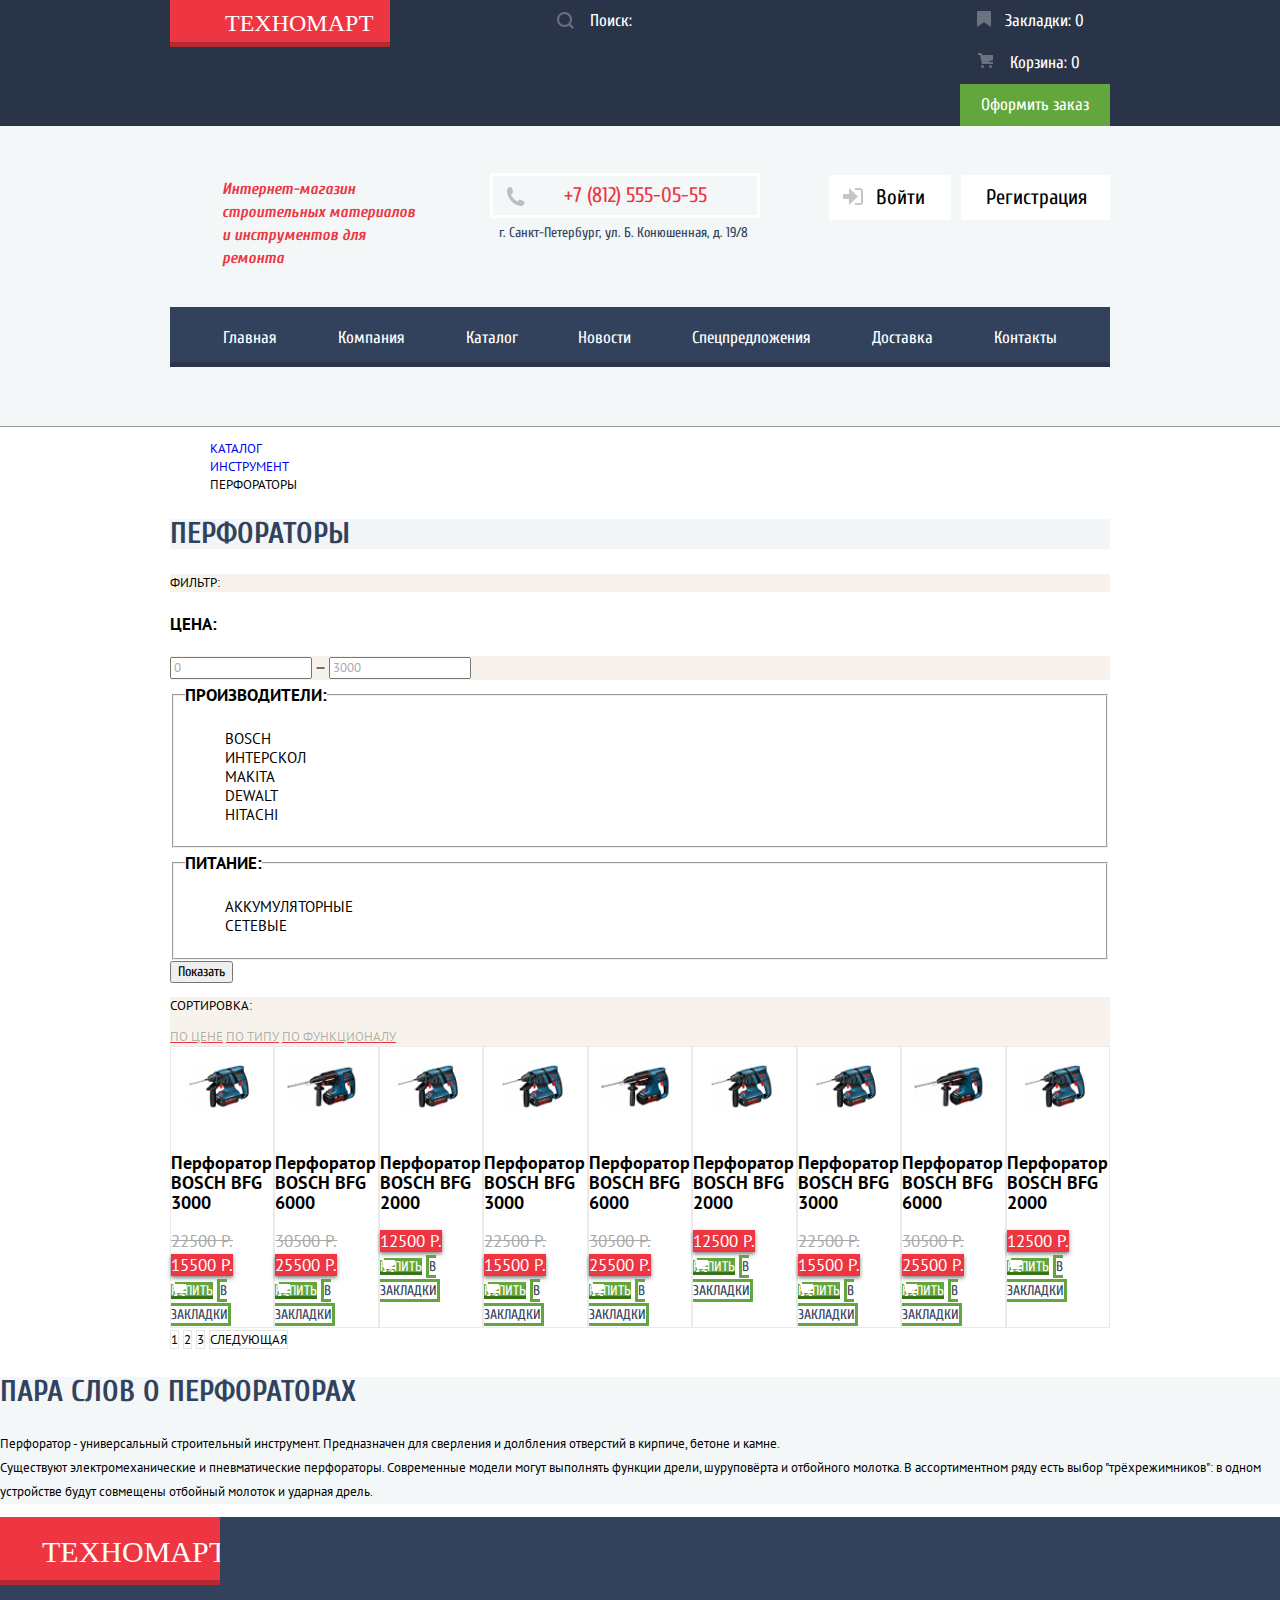
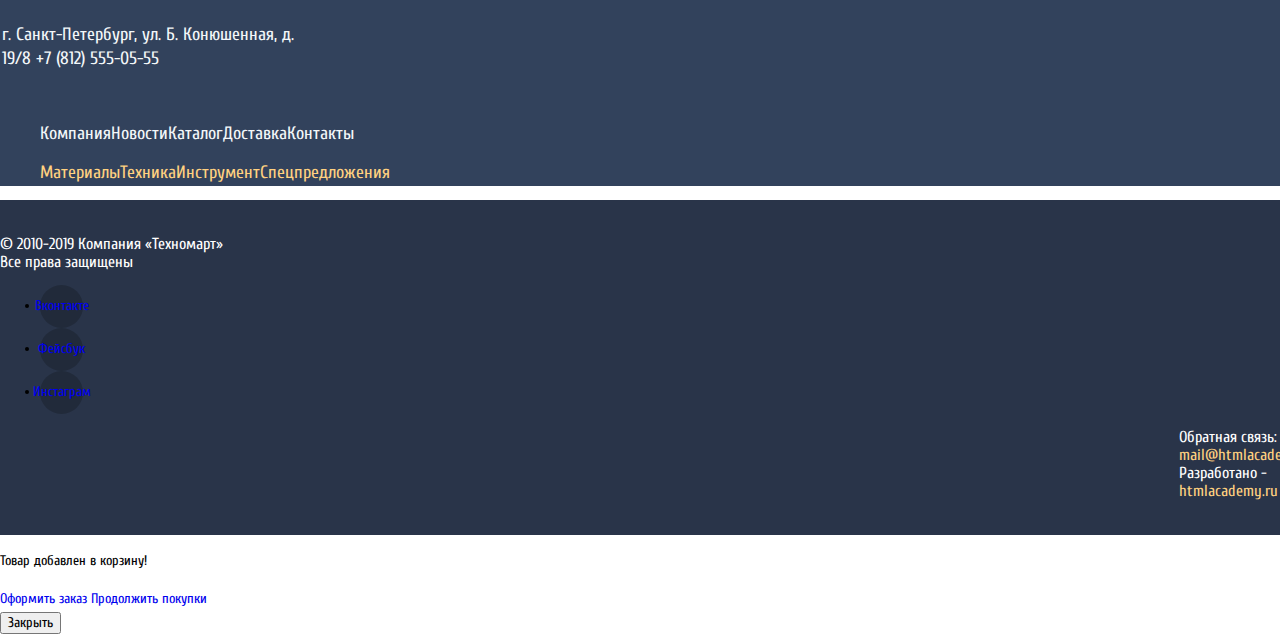
==== catalog.html @ 7fc92822 "готовый хедер" ====
<!DOCTYPE html>
<html lang="ru">
  <head>
    <meta charset="utf-8">
    <title>Каталог</title>
    <link href="https://fonts.googleapis.com/css?family=Cuprum:400,400italic,700&subset=latin,cyrillic" rel="stylesheet">
    <link href="https://fonts.googleapis.com/css?family=PT+Sans:400,700&subset=latin,cyrillic" rel="stylesheet">
    <link href="css/normalize.css" rel="stylesheet">
    <link href="css/style.css" rel="stylesheet">
  </head>
  <body>
      <header class="main-header">
        <div class="header-top">
          <div class="container header-top-wrapper">
            <a class="main-logo">
              <img src="img/header-logo.svg" width="220" height="47" alt="логотип интернет-магазина «Техномарт»">
            </a>
            <form class="form-search" action="#" method="post">
              <input type="search" name="search" id="search" placeholder="Поиск:">
              <label class="search-label" for="search"></label>
            </form>
            <div class="user-actions">
              <a class="bookmarks" href="#">Закладки: 0</a>
              <a class="cart" href="#">Корзина: 0</a>
              <a class="order" href="#">Оформить заказ</a>
            </div>
          </div>
        </div>
    
        <div class="container">
          <div class="header-center">
            <h1 class="title-description">Интернет-магазин строительных материалов и инструментов для ремонта</h1>
            <div class="header-contacts">
              <p class="phone-number">+7 (812) 555-05-55</p>
              <p class="address">г. Санкт-Петербург, ул. Б. Конюшенная, д. 19/8</p>
            </div>
            <ul class="user-info">
              <li><a class="login" href="#">Войти</a></li>
              <li><a class="registration" href="#">Регистрация</a></li>
            </ul>
          </div>
    
          <nav class="navigation">
            <ul class="site-navigation">
              <li><a href="index.html">Главная</a></li>
              <li><a href="#">Компания</a></li>
              <li><a href="catalog.html">Каталог</a></li>
              <li><a href="#">Новости</a></li>
              <li><a href="#">Спецпредложения</a></li>
              <li><a href="#">Доставка</a></li>
              <li><a href="#">Контакты</a></li>
            </ul>
          </nav>
        </div>
      </header>

    <main>
      <div class="container">
        <ul class="breadcrumbs">
          <li><a href="#">Каталог</a></li>
          <li><a href="#">Инструмент</a></li>
          <li><span>Перфораторы</span></li>
        </ul>

        <div class="perforators-background">
          <h2 class="title-second">Перфораторы</h2>
        </div>  
        <section class="catalog">
          <div class="catalog-sidebar">
            <p class="sidebar-title">Фильтр:</p>
            <h2 class="visually-hidden title-second">Фильтр товаров</h2>
            <form class="catalog-filter" action="#" method="post">
              <section class="cost-range">
                <p class="filter-title">Цена:</p>
                <div class="cost-range-block">
                  <div class="cost-value">
                    <span class="value-left"></span>
                    <span class="value-right"></span>
                  </div>
                  <input type="number" name="number" id="min-value" placeholder="0">
                  <label for="min-value"></label>
                  <span>—</span>
                  <input type="number" name="number" id="max-value" placeholder="3000">
                  <label for="max-value"></label>
                </div>
              </section>

              <fieldset class="filter-producers">
                <legend class="filter-title">Производители:</legend>
                <ul>
                  <li class="filter-producers-option">
                    <input class="visually-hidden filter-input filter-input-checkbox" type="checkbox" name="option-1" id="filter-bosch" value="BOSCH" checked>
                    <label for="filter-bosch">BOSCH</label>
                  </li>
                  <li class="filter-producers-option">
                    <input class="visually-hidden filter-input filter-input-checkbox" type="checkbox" name="option-2" id="filter-interskol" value="Интерскол">
                    <label for="filter-interskol">Интерскол</label>
                  </li>
                  <li class="filter-producers-option">
                    <input class="visually-hidden filter-input filter-input-checkbox" type="checkbox" name="option-3" id="filter-makita" value="Makita" checked>
                    <label for="filter-makita">Makita</label>
                  </li>
                  <li class="filter-producers-option">
                    <input class="visually-hidden filter-input filter-input-checkbox" type="checkbox" name="option-4" id="filter-dewalt" value="DeWalt">
                    <label for="filter-dewalt">DeWalt</label>
                  </li>
                  <li class="filter-producers-option">
                    <input class="visually-hidden filter-input filter-input-checkbox" type="checkbox" name="option-5" id="filter-hitachi" value="Hitachi">
                    <label for="filter-hitachi">Hitachi</label>
                  </li>
                </ul>
              </fieldset>

              <fieldset class="filter-power">
                <legend class="filter-title">Питание:</legend>
                <ul>
                  <li class="filter-power-option">
                    <input class="visually-hidden filter-input filter-input-radio" type="radio" name="option-6" id="filter-battery" value="battery" checked>
                    <label for="battery">Аккумуляторные</label>
                  </li>
                  <li class="filter-power-option">
                    <input class="visually-hidden filter-input filter-input-radio" type="radio" name="option-7" id="filter-mains" value="mains">
                    <label for="battery">Сетевые</label>
                  </li>
                </ul>
              </fieldset>
              <button type="submit" class="filter-show-bnt">Показать</button>
            </form>
          </div>

          <div class="catalog-content">
            <div class="catalog-sorting">
              <p class="sorting">Сортировка:</p>
              <h2 class="visually-hidden title-second">Сортировка товаров</h2>
              <a class="sorting-links price active" href="#">По цене</a>
              <a class="sorting-links type" href="#">По типу</a>
              <a class="sorting-links functional" href="#">По функционалу</a>
              <div class="up-down">
                <a class="up" href="#"></a>
                <a class="down" href="#"></a>
              </div>
            </div>

            <div class="products-list">
            <h2 class="visually-hidden title-second">Список товаров</h2>
              <article class="product">
                <div class="product-image">
                  <img src="img/bfg-3000.png" width="218" height="170" alt="Перфоратор BOSCH BFG 3000">
                </div>
                <h3 class="product-title">Перфоратор BOSCH BFG 3000</h3>
                <span class="product-old-price">22500 Р.</span>
                <a class="product-btn" href="#">15500 Р.</a>
                <div class="product-overlay">
                  <a class="product-buy" href="#">Купить</a>
                  <a class="product-bookmark" href="#">В закладки</a>
                </div>             
              </article>

              <article class="product">
                <div class="product-image">
                  <img src="img/bfg-6000.png" width="218" height="170" alt="Перфоратор BOSCH BFG 6000">
                </div>
                <h3 class="product-title">Перфоратор BOSCH BFG 6000</h3>
                <span class="product-old-price">30500 Р.</span>
                <a class="product-btn" href="#">25500 Р.</a>
                <div class="product-overlay">
                  <a class="product-buy" href="#">Купить</a>
                  <a class="product-bookmark" href="#">В закладки</a>
                </div>             
              </article>

              <article class="product product-new">
                <div class="product-image">
                  <img src="img/bfg-2000.png" width="218" height="170" alt="Перфоратор BOSCH BFG 2000">
                </div>
                <h3 class="product-title">Перфоратор BOSCH BFG 2000</h3>
                <a class="product-btn" href="#">12500 Р.</a>
                <div class="product-overlay">
                  <a class="product-buy" href="#">Купить</a>
                  <a class="product-bookmark" href="#">В закладки</a>
                </div>             
              </article>

              <article class="product">
                <div class="product-image">
                  <img src="img/bfg-3000.png" width="218" height="170" alt="Перфоратор BOSCH BFG 3000">
                </div>
                <h3 class="product-title">Перфоратор BOSCH BFG 3000</h3>
                <span class="product-old-price">22500 Р.</span>
                <a class="product-btn" href="#">15500 Р.</a>
                <div class="product-overlay">
                  <a class="product-buy" href="#">Купить</a>
                  <a class="product-bookmark" href="#">В закладки</a>
                </div>             
              </article>

              <article class="product product-new">
                <div class="product-image">
                  <img src="img/bfg-6000.png" width="218" height="170" alt="Перфоратор BOSCH BFG 6000">
                </div>
                <h3 class="product-title">Перфоратор BOSCH BFG 6000</h3>
                <span class="product-old-price">30500 Р.</span>
                <a class="product-btn" href="#">25500 Р.</a>
                <div class="product-overlay">
                  <a class="product-buy" href="#">Купить</a>
                  <a class="product-bookmark" href="#">В закладки</a>
                </div>             
              </article>

              <article class="product">
                <div class="product-image">
                  <img src="img/bfg-2000.png" width="218" height="170" alt="Перфоратор BOSCH BFG 2000">
                </div>
                <h3 class="product-title">Перфоратор BOSCH BFG 2000</h3>
                <a class="product-btn" href="#">12500 Р.</a>
                <div class="product-overlay">
                  <a class="product-buy" href="#">Купить</a>
                  <a class="product-bookmark" href="#">В закладки</a>
                </div>             
              </article>

              <article class="product product-new">
                <div class="product-image">
                  <img src="img/bfg-3000.png" width="218" height="170" alt="Перфоратор BOSCH BFG 3000">
                </div>
                <h3 class="product-title">Перфоратор BOSCH BFG 3000</h3>
                <span class="product-old-price">22500 Р.</span>
                <a class="product-btn" href="#">15500 Р.</a>
                <div class="product-overlay">
                  <a class="product-buy" href="#">Купить</a>
                  <a class="product-bookmark" href="#">В закладки</a>
                </div>             
              </article>

              <article class="product">
                <div class="product-image">
                  <img src="img/bfg-6000.png" width="218" height="170" alt="Перфоратор BOSCH BFG 6000">
                </div>
                <h3 class="product-title">Перфоратор BOSCH BFG 6000</h3>
                <span class="product-old-price">30500 Р.</span>
                <a class="product-btn" href="#">25500 Р.</a>
                <div class="product-overlay">
                  <a class="product-buy" href="#">Купить</a>
                  <a class="product-bookmark" href="#">В закладки</a>
                </div>             
              </article>

              <article class="product">
                <div class="product-image">
                  <img src="img/bfg-2000.png" width="218" height="170" alt="Перфоратор BOSCH BFG 2000">
                </div>
                <h3 class="product-title">Перфоратор BOSCH BFG 2000</h3>
                <a class="product-btn" href="#">12500 Р.</a>
                <div class="product-overlay">
                  <a class="product-buy" href="#">Купить</a>
                  <a class="product-bookmark" href="#">В закладки</a>
                </div>             
              </article>
            </div>

            <div class="pagination">
              <a class="pagination-link active" href="#">1</a>
              <a class="pagination-link" href="#">2</a>
              <a class="pagination-link" href="#">3</a>
              <a class="pagination-link" href="#">Следующая</a>
            </div>
          </div>
        </section>
      </div>  
      
      <section class="catalog-about-us">
        <h2 class="title-second">Пара слов о перфораторах</h2>
        <p class="company-contacts-description">Перфоратор - универсальный строительный инструмент. Предназначен для сверления и долбления отверстий в кирпиче, бетоне и камне.<br> 
        Существуют электромеханические и пневматические перфораторы. Современные модели могут выполнять функции дрели, шуруповёрта и отбойного молотка. В ассортиментном ряду есть выбор "трёхрежимников": в одном устройстве будут совмещены отбойный молоток и ударная дрель.</p>   
      </section>
    </main>

    <footer class="main-footer">
      <div class="footer-top">
        <a class="main-logo-footer">
          <img src="img/footer-logo.svg" width="220" height="68" alt="логотип интернет-магазина «Техномарт»">
        </a>
        <p class="address-footer">г. Санкт-Петербург, ул. Б. Конюшенная, д. 19/8
        +7 (812) 555-05-55</p>
        <ul class="footer-site-navigation">
          <li><a href="#">Компания</a></li>
          <li><a href="#">Новости</a></li>
          <li><a href="catalog.html">Каталог</a></li>
          <li><a href="#">Доставка</a></li>
          <li><a href="#">Контакты</a></li>
        </ul>
        <ul class="footer-site-navigation">
          <li><a class="yellow-text" href="#">Материалы</a></li>
          <li><a class="yellow-text" href="#">Техника</a></li>
          <li><a class="yellow-text" href="#">Инструмент</a></li>
          <li><a class="yellow-text" href="#">Спецпредложения</a></li>
        </ul>
      </div> 
  
      <div class="footer-bottom">
        <p class="footer-contacts copyright">&copy; 2010-2019 Компания «Техномарт» Все права защищены</p>
        <ul class="social">
          <li>
            <a class="social-btn social-btn-vk" href="#">Вконтакте
              <span class="visually-hidden">«Техномарт» Вконтакте</span>
            </a>
          </li>
          <li>
            <a class="social-btn social-btn-fb" href="#">Фейсбук
              <span class="visually-hidden">«Техномарт» в Фейсбук</span>
            </a>
          </li>
          <li>
            <a class="social-btn social-btn-ig" href="#">Инстаграм
              <span class="visually-hidden">«Техномарт» в Инстаграм</span>
            </a>
          </li>
        </ul>
        <p class="footer-contacts feedback">Обратная связь:
          <a class="yellow-text" href="mailto:mail@htmlacademy.ru">mail@htmlacademy.ru</a>
        </p>
        <p class="footer-contacts feedback">Разработано -
          <a class="yellow-text" href="https://htmlacademy.ru/intensive/htmlcss">htmlacademy.ru</a>
        </p>
      </div>
    </footer>

    <section class="modal modal-cart">
      <h2 class="visually-hidden title-second">Добавление товаров в корзину</h2>
      <div class="modal-cart-icon"></div>
      <p class="modal-cart-description">Товар добавлен в корзину!</p>
      <div class="modal-cart-btn">
        <a href="#">Оформить заказ</a>
        <a href="#">Продолжить покупки</a>
      </div>
      <button class="modal-cart-close" type="button">Закрыть</button>
    </section>
  </body>
</html>
---- css/style.css ----
body {
  margin: 0;
  font-family: "Cuprum", Arial, sans-serif;
  font-size: 14px;
  line-height: 24px;
  color: #000000;
  background-color: #FFFFFF;
}

a {
  text-decoration: none;
}

img {
  max-width: 100%;
  height: auto;
}

.visually-hidden:not(:focus):not(:active) {
  position: absolute;
  width: 1px;
  height: 1px;
  margin: -1px;
  border: 0;
  padding: 0;
  white-space: nowrap;
  clip-path: inset(100%);
  clip: rect(0 0 0 0);
  overflow: hidden;
}

.main-header {
  background-color: #F3F7F8;
  padding-bottom: 59px;
  border-bottom: 1px solid #979797;
}

.header-top {
  font-size: 17px;
  line-height: 18px;
  color: #FFFFFF;
  background-color: #293449;
}

.header-top-wrapper {
  display: flex;
  justify-content: space-between;
}

.container {
  width: 940px;
  margin: 0 auto;
  padding: 0 10px;
}

.logo-header {
  position: relative;
  background-color: #EE3643;
  width: 220px;
  padding: 10px 0px 8px 0px;
  
  text-align: center;
  font-family: "Cuprum", Arial, sans-serif;
  font-size: 24px;
  color: #FFFFFF;
  text-transform: uppercase;
  line-height: 24px;
}

.logo-header::after {
  content: "";
  
  position: absolute;
  width: 100%;
  height: 5px;
  left: 0;
  bottom: -5px;
  background-color: #B52932;
}

.logo-header:hover {
  background-color: #CA2C37;
}

.logo-header::after:hover {
  background-color: #992129;
}

.form-search input::-webkit-input-placeholder {
  font-family: "Cuprum", Arial, sans-serif;
  font-size: 17px;
  line-height: 18px;
  color:#FFFFFF; 
}
.form-search input::-moz-placeholder {
  font-family: "Cuprum", Arial, sans-serif;
  font-size: 17px;
  line-height: 18px;
  color:#FFFFFF; 
}

.form-search input:-moz-placeholder {
  font-family: "Cuprum", Arial, sans-serif;
  font-size: 17px;
  line-height: 18px;
  color:#FFFFFF; 
}

.form-search input:-ms-input-placeholder {
  font-family: "Cuprum", Arial, sans-serif;
  font-size: 17px;
  line-height: 18px;
  color:#FFFFFF; 
}

input[type="search"] {
  width: 270px;
  border: none;
  padding: 12px 0px 12px 50px;
  font-size: 17px;
  line-height: 18px;
  cursor: pointer;
  color: #FFFFFF;
  
  background-image: url("../img/icon-search-1.png"); 
  background-repeat: no-repeat;
  background-position: 17px 12px;
  background-color: #293449;
}

input[type="search"]:hover {
  background-image: url("../img/icon-search-2.png"); 
  background-repeat: no-repeat;
  background-position: 13px 10px;
  background-color: #212A3A;
}

input[type="search"]:active {
  background-image: url("../img/icon-search-3.png"); 
  background-repeat: no-repeat;
  background-position: 13px 10px;
}

input[type="search"]:focus {
  background-image: url("../img/icon-search-4.png"); 
  background-repeat: no-repeat;
  background-position: 17px 12px;
  background-color: #FFFFFF;
  color: #000000;
}

.header-top-wrapper a {
  color: #FFFFFF;
  display: block;
  margin: 0;
}

.bookmarks {
  position: relative;
  padding-top: 12px;
  padding-right: 0px;
  padding-bottom: 12px;
  padding-left: 45px;
  width: 105px;
}

.bookmarks::before {
  content: "";
  
  position: absolute;
  top: 50%;
  left: 17px;
  width: 14px;
  height: 16px;
  margin-top: -10px;
  
  background-image: url("../img/icon-bookmark.svg");
  background-repeat: no-repeat;
  background-position: 0 0;
  
  opacity: 0.3;
}

.cart {
  width: 100px;
  position: relative;
  padding-top: 12px;
  padding-right: 0px;
  padding-bottom: 12px;
  padding-left: 50px;
}

.cart::before {
  content: "";
  
  position: absolute;
  top: 50%;
  left: 18px;
  width: 15px;
  height: 15px;
  margin-top: -10px;
  
  background-image: url("../img/icon-cart.svg");
  background-repeat: no-repeat;
  background-position: 0 0;
  
  opacity: 0.3;
}

.bookmarks:hover::before, 
.cart:hover::before {
  opacity: 1.0;
}

.bookmarks:hover,
.cart:hover {
  background-color: #212A3A;
}

.bookmarks:active::before, 
.cart:active::before {
  opacity: 0.5;
}

.bookmarks:active,
.cart:active {
  background-color: #161D29;
  color: rgba(255, 255, 255, 0.6);
}

.bookmarks:focus::before, 
.cart:focus::before {
  opacity: 0.3;
}

.bookmarks:focus,
.cart:focus {
  background-color: #293449;
  color: #FFFFFF;
}

.order {
  width: 150px;
  padding-top: 12px;
  padding-bottom: 12px;
  text-align: center;
  background-color: #63a63e;
}

.order:hover {
  background-color: #5FBB2D;
}

.order:active {
  background-color: #518534;
  color: rgba(255, 255, 255, 0.5);
}

.order:focus {
  background-color: #63a63e;
}

.header-center {
  margin: 0;
  padding: 0;
  display: flex;
  justify-content: space-between;
  padding-left: 52px;
  padding-top: 47px;
  /*padding-bottom: 40px;*/
}

.title-description {
  margin: 0;
  padding: 0;
  width: 198px;
  font-size: 16px;
  line-height: 23px;
  color: #EE3643;
  font-style: italic;
  padding-top: 5px;  
}

.header-contacts {
  margin-left: 40px;
}

.header-contacts .phone-number {
  font-size: 21px;
  line-height: 21px;
  color: #EE3643;
  position: relative;
  border: 3px solid #FFFFFF;
  width: 146px;
  padding-left: 71px;
  padding-right: 47px;
  padding-top: 9px;
  padding-bottom: 9px;
  margin: 0;
  margin-bottom: 3px;
}

.phone-number::before {
  content: "";
  
  position: absolute;
  top: 50%;
  left: 13px;
  width: 19px;
  height: 19px;
  margin-top: -9px;
  
  background-image: url("../img/icon-phone.svg");
  background-repeat: no-repeat;
  background-position: 0 0;
}

.header-contacts .address {
  font-size: 14px;
  line-height: 24px;
  color: #32425c;
  margin: 0;
  padding-left: 9px;
  padding-right: 9px;
  width: 252px;
}

.user-info,
.site-navigation {
  list-style: none;
}

.user-info {
  display: flex;
  justify-content: flex-end;
}

.user-info a {
  font-size: 21px;
  line-height: 21px;
  color: #000000;
}

.user-info .login {
  position: relative;
  width: 50px;
  margin-right: 10px;
  padding-left: 47px;
  padding-right: 26px;
  padding-top: 10px;
  padding-bottom: 11px;
  background-color: #FFFFFF;
}

.login::before {
  content: "";
  
  position: absolute;
  top: 50%;
  left: 14px;
  width: 20px;
  height: 17px;
  margin-top: -10px;
  
  background-image: url("../img/icon-login.svg");
  background-repeat: no-repeat;
  background-position: 0 0;
}

.user-info .registration {
  width: 102px;
  padding-left: 25px;
  padding-right: 23px;
  padding-top: 10px;
  padding-bottom: 11px;
  background-color: #FFFFFF;
}

.login:hover,
.registration:hover {
  color: #EE3643;
}

.login:hover::before {
  background-image: url("../img/icon-login-2.svg");
  background-repeat: no-repeat;
  background-position: 0 0;
}

.login:active,
.registration:active {
  color: rgba(0, 0, 0, 0.3);
}

.navigation {
  width: 940px;
  margin: 0;
  background-color: #32425c;
  border-bottom: 5px solid #293449;
  margin-top: 37px;
}

.site-navigation {
  list-style: none;
  display: flex;
  justify-content: space-between;
  flex-wrap: wrap;
  margin: 0;
  padding: 0 23px;
  align-items: center;
}

.site-navigation a {
  display: block;
  padding-top: 22px;
  padding-right: 30px;
  padding-bottom: 16px;
  padding-left: 30px;
  font-size: 17px;
  line-height: 17px;
  color: #FFFFFF;
}

.site-navigation a:hover {
  background-color: #293449;
}

.site-navigation a:active {
  background-color: #1D2739;
  color: rgba(255, 255, 255, 0.5);
  box-shadow: 0 2px 4px 0 rgba(0, 0, 0, 0.5);
}

.promo-block-title {
  font-size: 24px;
  line-height: 30px;
  color: #FFFFFF;
  font-weight: bold;
}

.promo-btn {
  font-size: 14px;
  line-height: 18px;
  color: #FFFFFF;
  text-transform: uppercase;
  background-color: rgba(0, 0, 0, 0.1);
}

.promo-btn:hover {
  background-color: rgba(0, 0, 0, 0.2);
}
.promo-btn:hover:active {
  background-color: rgba(0, 0, 0, 0.3);
}

.promo-block-materials {
  background-color: #FFBF47;
  background-image: url("../img/icon-1.svg");
  background-repeat: no-repeat;
}

.promo-block-tools {
  background-color: #3BBCE3;
  background-image: url("../img/icon-2.svg");
  background-repeat: no-repeat;
}

.promo-block-technics {
  background-color: #DC91D8;
  background-image: url("../img/icon-3.svg");
  background-repeat: no-repeat;
}

.promo-block-discounts {
  background-color: #8ED78F;
  background-image: url("../img/icon-4.svg");
  background-repeat: no-repeat;
}

.promo-block-delivery {
  background-color: #FFC047;
  background-image: url("../img/icon-5.svg");
  background-repeat: no-repeat;
}

.promo-slider-title {
  font-size: 36px;
  line-height: 36px;
  color: #FFFFFF;
  font-weight: bold;
  text-transform: uppercase;
}

.promo-slider-description {
  font-size: 18px;
  line-height: 24px;
  color: #FFFFFF;
}

.btn {
  background-color: #EE3643;
  color: #FFFFFF;
  text-transform: uppercase;
}

.btn:hover {
  background-color: #CA2C37;
}

.btn:active {
  background-color: #BA2732;
}

.popular {
  background-color: #F9F5F0;
}

.title-second {
  font-size: 30px;
  line-height: 30px;
  color: #32425C;
  text-transform: uppercase;
}

.product-title {
  font-family: "PT Sans", Arial, sans-serif;
  font-size: 18px;
  line-height: 20px;
  color: #000000;
}

.product-old-price {
  font-family: "PT Sans", Arial, sans-serif;
  font-size: 17px;
  line-height: 18px;
  color: #A9A9A9;
  text-decoration: line-through;
  text-transform: uppercase;
}

.product-btn {
  font-family: "PT Sans", Arial, sans-serif;
  font-size: 17px;
  line-height: 18px;
  color: #FFFFFF;
  text-transform: uppercase;
  background-color: #EE3643;
  box-shadow: 0 2px 4px 0 rgba(0, 0, 0, 0.5);
}

.product {
  border: 1px solid #EAEAEA;
}

.product:hover {
  box-shadow: 0 10px 25px 0 rgba(41, 52, 73, 0.5);
}

.product-buy {
  font-size: 14px;
  line-height: 18px;
  color: #FFFFFF;
  text-transform: uppercase;
  background-color: #63A63E;
  box-shadow: inset 0 -3px 0 0 #367315;
  background-image: url("../img/icon-cart.svg");
  background-repeat: no-repeat;
}

.product-buy:hover {
  background-color: #5FBB2D;
  box-shadow: inset 0 -3px 0 0 #367315;
}

.product-buy:active {
  background-color: #518534;
}

.product-bookmark {
  font-size: 14px;
  line-height: 18px;
  color: #32425C;
  text-transform: uppercase;
  background-color: #FFFFFF;
  border: 3px solid #63A63E;
}

.product-bookmark:hover {
  background-color: #FFFFFF;
  border: 3px solid #32425C;
}

.product-bookmark:active {
  font-size: 14px;
  line-height: 18px;
  color: rgba(50, 66, 92, 0.3);
  background-color: #FFFFFF;
  border: 3px solid #32425C;
}

.producers {
  border: 1px solid #E5E5E5;
}

.producers:hover {
  box-shadow: 0 10px 25px 0 rgba(41, 52, 73, 0.5);
}

.service {
  background-color: #F3F7F8;
}

.service-description {
  font-family: "PT Sans", Arial, sans-serif;
  font-size: 13px;
  line-height: 24px;
  color: #000000;
}

.service-slider-controls {
  font-size: 21px;
  line-height: 30px;
  color: #FFFFFF;
  font-weight: bold;
  background-color: #32425C;
  box-shadow: 0 1px 0 0 #293449, inset 0 1px 0 0 #405069;
}

.service-slider-controls:hover {
  background-color: #293449;
  box-shadow: 0 1px 0 0 #293449, inset 0 1px 0 0 #405069;
}

.service-slider-controls:active {
  color: #32425C;
  background-color: #FFFFFF;
  box-shadow: 0 1px 0 0 #FFFFFF, inset 0 1px 0 0 #FFFFFF;
}

.service-sliders-title {
  font-size: 36px;
  line-height: 36px;
  color: #32425C;
}

.service-sliders-description {
  font-family: "PT Sans", Arial, sans-serif;
  font-size: 13px;
  line-height: 24px;
  color: #000000;
}

.company-contacts-description {
  font-family: "PT Sans", Arial, sans-serif;
  font-size: 13px;
  line-height: 24px;
  color: #000000;
}

.delivery-companies {
  list-style: none;
  list-style-image: url("../img/list-style.png");
  font-size: 18px;
  line-height: 19px;
  color: #000000;
}

.footer-top {
  background-color: #32425C;
}

.footer-site-navigation {
  list-style: none;
}

.footer-site-navigation a,
.address-footer {
  font-size: 18px;
  line-height: 24px;
  color: #F3F7F9;
}

.footer-site-navigation a:hover {
  text-decoration: underline;
}

.footer-site-navigation a:active {
  color: rgba(241, 245, 247, 0.5);
}

.footer-site-navigation .yellow-text {
  color: #FFD180;
}

.footer-bottom {
  background-color: #293449;
}

.footer-contacts {
  font-size: 16px;
  line-height: 18px;
  color: #FFFFFF;
}

.yellow-text {
  font-size: 16px;
  line-height: 18px;
  color: #FFD180;
}

.yellow-text:hover {
  text-decoration: underline;
}

.yellow-text:active {
  color: #EE3643;
}

.footer-social ul {
  list-style: none;
}

.modal-login {
  font-size: 18px;
  line-height: 18px;
  color: #000000;
}

::-webkit-input-placeholder {
  font-family: "PT Sans", Arial, sans-serif;
  font-size: 13px;
  line-height: 18px;
  color: #A9A9A9;
}

::-moz-placeholder {
  font-family: "PT Sans", Arial, sans-serif;
  font-size: 13px;
  line-height: 18px;
  color: #A9A9A9;
}

:-moz-placeholder {
  font-family: "PT Sans", Arial, sans-serif;
  font-size: 13px;
  line-height: 18px;
  color: #A9A9A9;
}

:-ms-input-placeholder {
  font-family: "PT Sans", Arial, sans-serif;
  font-size: 13px;
  line-height: 18px;
  color: #A9A9A9;
}

/* стили каталога */

.login-account {
  font-size: 21px;
  line-height: 21px;
  color: #000000;
}

/*.login-account:hover {

}*/

.login-account:active {
  color: rgba(0, 0, 0, 0.3);
}

.orders,
.profile {
  font-size: 16px;
  line-height: 18px;
  color: #32425C;
  text-decoration: underline;
}

.orders:hover,
.profile:hover {
  font-size: 16px;
  line-height: 18px;
  color: #EE3643;
  text-decoration: underline;
}

.orders:active,
.profile:active {
  color: rgba(50, 66, 92, 0.3);
}

.breadcrumbs {
  list-style: none;
  font-family: "PT Sans", Arial, sans-serif;
  font-size: 13px;
  line-height: 18px;
  color: #000000;
  text-transform: uppercase;
}

.perforators-background {
  background-color: #F2F6F8;
}

.sidebar-title,
.catalog-sorting {
  font-family: "PT Sans", Arial, sans-serif;
  font-size: 13px;
  line-height: 18px;
  color: #000000; 
  text-transform: uppercase;
  background-color: #F7F3EC;
}

.filter-title {
  font-family: "PT Sans", Arial, sans-serif;
  font-size: 17px;
  line-height: 30px;
  color: #000000;
  font-weight: bold;
  text-transform: uppercase;
}

.cost-range-block {
  background-color: #F7F3EC;
}

.filter-producers ul,
.filter-power ul {
  list-style: none;
}

.filter-producers-option,
.filter-power-option {
  font-family: "PT Sans", Arial, sans-serif;
  font-size: 15px;
  line-height: 19px;
  color: #000000;
  text-transform: uppercase;
}

.sorting-links {
  font-family: "PT Sans", Arial, sans-serif;
  font-size: 13px;
  color: rgba(0, 0, 0, 0.3);
  text-decoration: underline;
  text-decoration-color: #EE3643;
}

.sorting-links:hover {
  color: #000000;
}

.sorting-links:active {
  color: #EE3643;
}

.pagination-link {
  font-family: "PT Sans", Arial, sans-serif;
  font-size: 13px;
  line-height: 18px;
  color: #000000;
  text-transform: uppercase;
  background-color: #FFFFFF;
  border: 1px solid #E5E5E5;
}

.pagination-link:hover {
  border: 1px solid #BDC6CA;
}

.pagination-link:active {
  border: 1px solid #EE3643;
}

.catalog-about-us {
  background-color: #F3F7F8;
}

/* flex */




.products-list {
  display: flex;
  justify-content: space-around;
}

.producers {
  display: flex;
  justify-content: space-around;
  flex-wrap: wrap;
}

.company-contacts {
  display: flex;
  justify-content: space-between;
}

.footer-wrapper {
  width: 940px;
  margin: 0 auto;
  padding: 0 10px;
  display: flex;
  align-items: center; 
}

.footer-contact-left {
  display: flex;
  flex-direction: column;

}

.address-footer {
  width: 324px;
  margin: 0;
  margin-left: 2px;
  margin-top: 30px;
  margin-bottom: 51px;

}

.footer-site-navigation {
  display: flex;
}

.footer-bottom {
  padding: 35px 0;
}

.copyright {
  margin: 0;
  margin-right: 160px;
  width: 230px;
}

.footer-social ul {
  display: flex;
  flex-wrap: wrap;
  justify-content: space-between;
  width: 133px;
  margin: 0 auto;
  margin-right: 117px;
  padding: 0;
  list-style: none;
}

/*.footer-social ul {
  display: block;
  margin-bottom: 15px;
}*/

.social-btn {
  display: flex;
  flex-wrap: wrap;
  align-items: center;
  justify-content: center;
  width: 43px;
  height: 43px;
  background-color: #212A3A;
  border-radius: 50%;
}

.social-btn:hover,
.social-btn:focus {
  background-color: #EE3643;
}

.mailto {
  width: 140px;
  margin: 0;
  margin-right: 49px;
}

.feedback { 
  width: 101px;
  margin: 0;
  margin-left: auto;
}
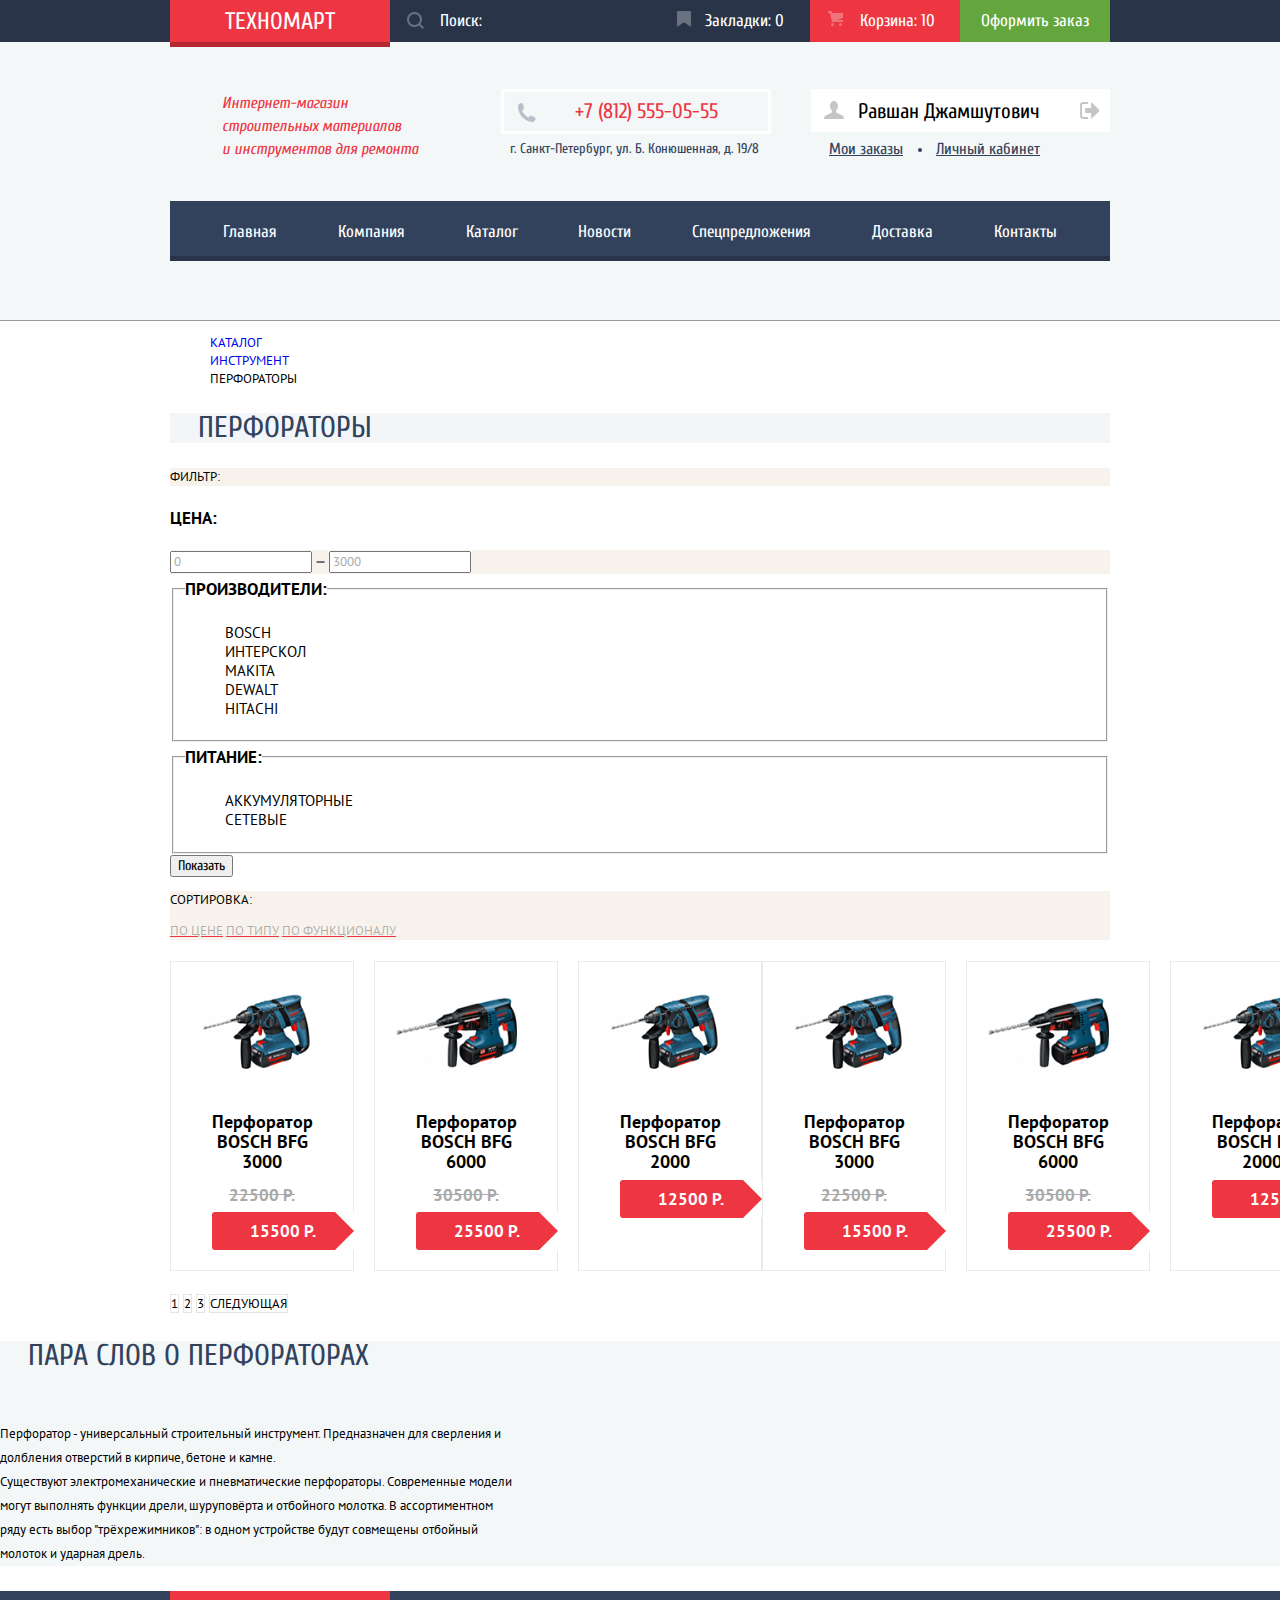
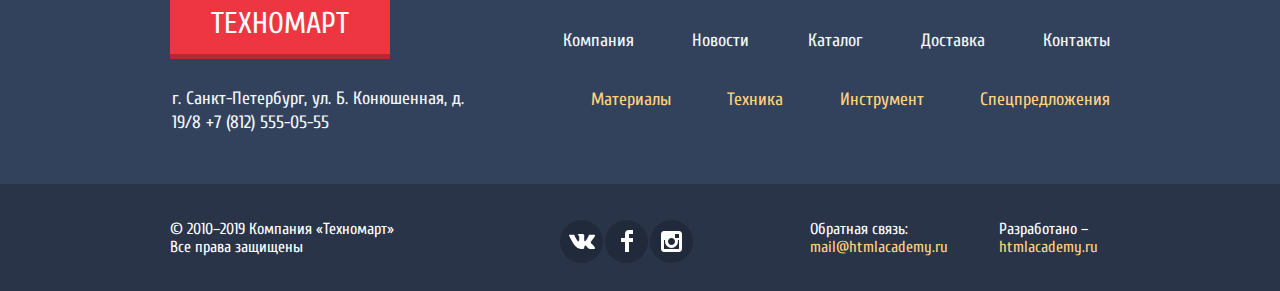
==== commit c4d6a78f: "готовый хедер каталога" ====
--- a/catalog.html
+++ b/catalog.html
@@ -3,56 +3,57 @@
   <head>
     <meta charset="utf-8">
     <title>Каталог</title>
-    <link href="https://fonts.googleapis.com/css?family=Cuprum:400,400italic,700&subset=latin,cyrillic" rel="stylesheet">
-    <link href="https://fonts.googleapis.com/css?family=PT+Sans:400,700&subset=latin,cyrillic" rel="stylesheet">
+    <link href="https://fonts.googleapis.com/css?family=Cuprum:400,400i,700,700i|PT+Sans:400,700&amp;subset=cyrillic" rel="stylesheet">
     <link href="css/normalize.css" rel="stylesheet">
     <link href="css/style.css" rel="stylesheet">
   </head>
   <body>
-      <header class="main-header">
-        <div class="header-top">
-          <div class="container header-top-wrapper">
-            <a class="main-logo">
-              <img src="img/header-logo.svg" width="220" height="47" alt="логотип интернет-магазина «Техномарт»">
-            </a>
-            <form class="form-search" action="#" method="post">
-              <input type="search" name="search" id="search" placeholder="Поиск:">
-              <label class="search-label" for="search"></label>
-            </form>
-            <div class="user-actions">
-              <a class="bookmarks" href="#">Закладки: 0</a>
-              <a class="cart" href="#">Корзина: 0</a>
-              <a class="order" href="#">Оформить заказ</a>
+    <header class="main-header">
+      <div class="header-top">
+        <div class="container header-top-wrapper">
+          <a class="logo-header" href="index.html">Техномарт</a>
+          <form class="form-search" action="#" method="post">
+            <input type="search" name="search" id="search" placeholder="Поиск:">
+            <label class="search-label" for="search"></label>
+          </form>
+          <a class="bookmarks" href="#">Закладки: 0</a>
+          <a class="cart catalog-cart" href="#">Корзина: 10</a>
+          <a class="order" href="#">Оформить заказ</a>
+        </div>
+      </div>
+    
+      <div class="container">
+        <div class="header-center">
+          <h1 class="title-description">Интернет-магазин строительных материалов и&nbsp;инструментов для ремонта</h1>
+          <div class="header-contacts">
+            <p class="phone-number">+7 (812) 555-05-55</p>
+            <p class="address">г. Санкт-Петербург, ул. Б. Конюшенная, д. 19/8</p>
+          </div>
+          <div class="user-corner">
+            <!--<div class="account">-->
+              <a class="my-account" href="#">Равшан Джамшутович</a>
+              <a class="logout" href="#"></a>
+            <!--</div>--> 
+            <div class="profile">
+              <a class="orders" href="#">Мои заказы</a>
+              <a class="my-profile" href="#">Личный кабинет</a>
             </div>
-          </div>
+        </div>
         </div>
     
-        <div class="container">
-          <div class="header-center">
-            <h1 class="title-description">Интернет-магазин строительных материалов и инструментов для ремонта</h1>
-            <div class="header-contacts">
-              <p class="phone-number">+7 (812) 555-05-55</p>
-              <p class="address">г. Санкт-Петербург, ул. Б. Конюшенная, д. 19/8</p>
-            </div>
-            <ul class="user-info">
-              <li><a class="login" href="#">Войти</a></li>
-              <li><a class="registration" href="#">Регистрация</a></li>
-            </ul>
-          </div>
-    
-          <nav class="navigation">
-            <ul class="site-navigation">
-              <li><a href="index.html">Главная</a></li>
-              <li><a href="#">Компания</a></li>
-              <li><a href="catalog.html">Каталог</a></li>
-              <li><a href="#">Новости</a></li>
-              <li><a href="#">Спецпредложения</a></li>
-              <li><a href="#">Доставка</a></li>
-              <li><a href="#">Контакты</a></li>
-            </ul>
-          </nav>
-        </div>
-      </header>
+        <nav class="navigation">
+          <ul class="site-navigation">
+            <li><a href="index.html">Главная</a></li>
+            <li><a href="#">Компания</a></li>
+            <li><a href="catalog.html">Каталог</a></li>
+            <li><a href="#">Новости</a></li>
+            <li><a href="#">Спецпредложения</a></li>
+            <li><a href="#">Доставка</a></li>
+            <li><a href="#">Контакты</a></li>
+          </ul>
+        </nav>
+      </div>
+    </header>
 
     <main>
       <div class="container">
@@ -277,51 +278,72 @@
 
     <footer class="main-footer">
       <div class="footer-top">
-        <a class="main-logo-footer">
-          <img src="img/footer-logo.svg" width="220" height="68" alt="логотип интернет-магазина «Техномарт»">
-        </a>
-        <p class="address-footer">г. Санкт-Петербург, ул. Б. Конюшенная, д. 19/8
-        +7 (812) 555-05-55</p>
-        <ul class="footer-site-navigation">
-          <li><a href="#">Компания</a></li>
-          <li><a href="#">Новости</a></li>
-          <li><a href="catalog.html">Каталог</a></li>
-          <li><a href="#">Доставка</a></li>
-          <li><a href="#">Контакты</a></li>
-        </ul>
-        <ul class="footer-site-navigation">
-          <li><a class="yellow-text" href="#">Материалы</a></li>
-          <li><a class="yellow-text" href="#">Техника</a></li>
-          <li><a class="yellow-text" href="#">Инструмент</a></li>
-          <li><a class="yellow-text" href="#">Спецпредложения</a></li>
-        </ul>
+        <div class="container footer-wrapper">
+          <div class="footer-contact-left">
+            <a class="logo-footer" href="index.html">Техномарт</a>
+            <p class="address-footer">г. Санкт-Петербург, ул. Б. Конюшенная, д. 19/8
+            +7 (812) 555-05-55</p>
+          </div>
+          <div class="footer-contact-right">
+            <div class="footer-contact-top"> 
+              <ul class="footer-site-navigation">
+                <li><a href="#">Компания</a></li>
+                <li><a href="#">Новости</a></li>
+                <li><a href="catalog.html">Каталог</a></li>
+                <li><a href="#">Доставка</a></li>
+                <li><a href="#">Контакты</a></li>
+              </ul>
+            </div>  
+            <div class="footer-contact-bottom">
+              <ul class="footer-site-navigation">
+                <li><a class="yellow-text" href="#">Материалы</a></li>
+                <li><a class="yellow-text" href="#">Техника</a></li>
+                <li><a class="yellow-text" href="#">Инструмент</a></li>
+                <li><a class="yellow-text" href="#">Спецпредложения</a></li>
+              </ul>
+            </div> 
+          </div>    
+        </div>
       </div> 
   
       <div class="footer-bottom">
-        <p class="footer-contacts copyright">&copy; 2010-2019 Компания «Техномарт» Все права защищены</p>
-        <ul class="social">
-          <li>
-            <a class="social-btn social-btn-vk" href="#">Вконтакте
-              <span class="visually-hidden">«Техномарт» Вконтакте</span>
-            </a>
-          </li>
-          <li>
-            <a class="social-btn social-btn-fb" href="#">Фейсбук
-              <span class="visually-hidden">«Техномарт» в Фейсбук</span>
-            </a>
-          </li>
-          <li>
-            <a class="social-btn social-btn-ig" href="#">Инстаграм
-              <span class="visually-hidden">«Техномарт» в Инстаграм</span>
-            </a>
-          </li>
-        </ul>
-        <p class="footer-contacts feedback">Обратная связь:
-          <a class="yellow-text" href="mailto:mail@htmlacademy.ru">mail@htmlacademy.ru</a>
-        </p>
-        <p class="footer-contacts feedback">Разработано -
-          <a class="yellow-text" href="https://htmlacademy.ru/intensive/htmlcss">htmlacademy.ru</a>
-        </p>
+        <div class="container footer-wrapper">
+          <p class="footer-contacts copyright">&copy; 2010–2019 Компания «Техномарт» Все права защищены</p>
+          <div class="footer-social">
+            <ul>
+              <li>
+                <a class="social-btn" href="#">
+                  <span class="visually-hidden">«Техномарт» Вконтакте</span>
+                  <svg xmlns="http://www.w3.org/2000/svg" width="26" height="15" viewBox="0 0 26 15">
+                    <path fill="#FFF" d="M16.138 11.51c.956-.309 2.18 2.04 3.483 2.939.978.681 1.727.534 1.727.534l3.473-.05s1.815-.112.957-1.554c-.071-.12-.503-1.069-2.585-3.022-2.177-2.043-1.882-1.712.739-5.244 1.597-2.153 2.236-3.468 2.036-4.028-.192-.539-1.365-.399-1.365-.399L20.69.713c-.381.001-.704.119-.851.515-.003.004-.621 1.666-1.445 3.079-1.741 2.989-2.436 3.148-2.724 2.961-.661-.433-.494-1.737-.494-2.664 0-2.897.432-4.105-.846-4.417-.427-.104-.739-.172-1.828-.182-1.392-.021-2.574 0-3.244.329-.445.223-.786.712-.579.74.26.035.843.16 1.155.586.401.552.389 1.789.389 1.789s.229 3.411-.54 3.834c-.528.29-1.25-.302-2.803-3.016-.793-1.388-1.392-2.922-1.392-2.922s-.116-.285-.326-.441c-.25-.185-.6-.244-.6-.244L.848.684S.29.7.085.946c-.182.218-.015.668-.015.668s2.909 6.881 6.203 10.347c3.02 3.182 6.452 2.971 6.452 2.971h1.555s.469-.054.709-.312c.224-.24.214-.691.214-.691s-.031-2.109.935-2.419z"/>
+                  </svg>
+                </a>
+              </li>
+              <li>
+                <a class="social-btn" href="#">
+                  <span class="visually-hidden">«Техномарт» в Фейсбук</span>
+                  <svg xmlns="http://www.w3.org/2000/svg" width="12" height="22" viewBox="0 0 12 22">
+                    <path fill="#FFF" d="M12 4V0H8a4 4 0 0 0-4 4v4H0v4h4v10h4V12h4V8H8V4h4z"/>
+                  </svg>
+                </a>
+              </li>
+              <li>
+                <a class="social-btn" href="#">
+                  <span class="visually-hidden">«Техномарт» в Инстаграм</span>
+                  <svg xmlns="http://www.w3.org/2000/svg" width="21" height="21" viewBox="0 0 21 21">
+                    <path fill="#FFF" d="M18 0H3C1.35 0 0 1.35 0 3v15c0 1.65 1.35 3 3 3h15c1.65 0 3-1.35 3-3V3c0-1.65-1.35-3-3-3zm-7.5 7c1.93 0 3.5 1.57 3.5 3.5S12.43 14 10.5 14 7 12.43 7 10.5 8.57 7 10.5 7zM18 18H3V9h1.181A6.504 6.504 0 0 0 4 10.5a6.5 6.5 0 1 0 13 0 6.45 6.45 0 0 0-.181-1.5H18v9zm0-11h-4V3h4v4z"/>
+                  </svg>
+                </a>
+              </li>
+            </ul>
+          </div>
+          <p class="footer-contacts mailto">Обратная связь:
+            <a class="yellow-text" href="mailto:mail@htmlacademy.ru">mail@htmlacademy.ru</a>
+          </p>
+          <p class="footer-contacts feedback">Разработано –
+            <a class="yellow-text" href="https://htmlacademy.ru/intensive/htmlcss">htmlacademy.ru</a>
+          </p>
+        </div>
       </div>
     </footer>
 
--- a/css/style.css
+++ b/css/style.css
@@ -4,6 +4,7 @@
   font-size: 14px;
   line-height: 24px;
   color: #000000;
+
   background-color: #FFFFFF;
 }
 
@@ -18,9 +19,11 @@
 
 .visually-hidden:not(:focus):not(:active) {
   position: absolute;
+
   width: 1px;
   height: 1px;
   margin: -1px;
+
   border: 0;
   padding: 0;
   white-space: nowrap;
@@ -29,9 +32,28 @@
   overflow: hidden;
 }
 
+.btn {
+  font-size: 14px;
+  line-height: 18px;
+  color: #FFFFFF;
+  text-transform: uppercase;
+  
+  border-radius: 3px;
+  background-color: #EE3643;
+}
+
+.btn:hover {
+  background-color: #CA2C37;
+}
+
+.btn:active {
+  background-color: #BA2732;
+} 
+
 .main-header {
+  padding-bottom: 59px;
+
   background-color: #F3F7F8;
-  padding-bottom: 59px;
   border-bottom: 1px solid #979797;
 }
 
@@ -39,6 +61,7 @@
   font-size: 17px;
   line-height: 18px;
   color: #FFFFFF;
+
   background-color: #293449;
 }
 
@@ -55,26 +78,30 @@
 
 .logo-header {
   position: relative;
-  background-color: #EE3643;
+
   width: 220px;
   padding: 10px 0px 8px 0px;
   
-  text-align: center;
   font-family: "Cuprum", Arial, sans-serif;
   font-size: 24px;
+  line-height: 24px;
   color: #FFFFFF;
   text-transform: uppercase;
-  line-height: 24px;
+  text-align: center;
+
+  background-color: #EE3643;
 }
 
 .logo-header::after {
   content: "";
   
   position: absolute;
+  left: 0;
+  bottom: -5px;
+
   width: 100%;
   height: 5px;
-  left: 0;
-  bottom: -5px;
+  
   background-color: #B52932;
 }
 
@@ -84,6 +111,44 @@
 
 .logo-header::after:hover {
   background-color: #992129;
+}
+
+.form-search input[type="search"] {
+  width: 270px;
+  padding: 12px 0px 12px 50px;
+
+  font-size: 17px;
+  line-height: 18px;
+  color: #FFFFFF;
+  
+  background-image: url("../img/icon-search-1.png"); 
+  background-repeat: no-repeat;
+  background-position: 17px 12px;
+  background-color: #293449;
+  border: none;
+
+  cursor: pointer;
+}
+
+.form-search input[type="search"]:hover {
+  background-image: url("../img/icon-search-2.png"); 
+  background-repeat: no-repeat;
+  background-position: 13px 10px;
+  background-color: #212A3A;
+}
+
+.form-search input[type="search"]:active {
+  background-image: url("../img/icon-search-3.png"); 
+  background-repeat: no-repeat;
+  background-position: 13px 10px;
+}
+
+.form-search input[type="search"]:focus {
+  background-image: url("../img/icon-search-4.png"); 
+  background-repeat: no-repeat;
+  background-position: 17px 12px;
+  background-color: #FFFFFF;
+  color: #000000;
 }
 
 .form-search input::-webkit-input-placeholder {
@@ -113,50 +178,16 @@
   color:#FFFFFF; 
 }
 
-input[type="search"] {
-  width: 270px;
-  border: none;
-  padding: 12px 0px 12px 50px;
-  font-size: 17px;
-  line-height: 18px;
-  cursor: pointer;
+.header-top-wrapper a {
+  display: block;
+  margin: 0;
+
   color: #FFFFFF;
-  
-  background-image: url("../img/icon-search-1.png"); 
-  background-repeat: no-repeat;
-  background-position: 17px 12px;
-  background-color: #293449;
-}
-
-input[type="search"]:hover {
-  background-image: url("../img/icon-search-2.png"); 
-  background-repeat: no-repeat;
-  background-position: 13px 10px;
-  background-color: #212A3A;
-}
-
-input[type="search"]:active {
-  background-image: url("../img/icon-search-3.png"); 
-  background-repeat: no-repeat;
-  background-position: 13px 10px;
-}
-
-input[type="search"]:focus {
-  background-image: url("../img/icon-search-4.png"); 
-  background-repeat: no-repeat;
-  background-position: 17px 12px;
-  background-color: #FFFFFF;
-  color: #000000;
-}
-
-.header-top-wrapper a {
-  color: #FFFFFF;
-  display: block;
-  margin: 0;
 }
 
 .bookmarks {
   position: relative;
+
   padding-top: 12px;
   padding-right: 0px;
   padding-bottom: 12px;
@@ -170,6 +201,7 @@
   position: absolute;
   top: 50%;
   left: 17px;
+
   width: 14px;
   height: 16px;
   margin-top: -10px;
@@ -182,8 +214,9 @@
 }
 
 .cart {
+  position: relative;
+
   width: 100px;
-  position: relative;
   padding-top: 12px;
   padding-right: 0px;
   padding-bottom: 12px;
@@ -196,6 +229,7 @@
   position: absolute;
   top: 50%;
   left: 18px;
+
   width: 15px;
   height: 15px;
   margin-top: -10px;
@@ -243,7 +277,9 @@
   width: 150px;
   padding-top: 12px;
   padding-bottom: 12px;
+
   text-align: center;
+
   background-color: #63a63e;
 }
 
@@ -252,8 +288,8 @@
 }
 
 .order:active {
+  color: rgba(255, 255, 255, 0.5);
   background-color: #518534;
-  color: rgba(255, 255, 255, 0.5);
 }
 
 .order:focus {
@@ -261,24 +297,26 @@
 }
 
 .header-center {
-  margin: 0;
-  padding: 0;
   display: flex;
   justify-content: space-between;
   padding-left: 52px;
+  margin: 0;
+  padding: 0;
   padding-top: 47px;
-  /*padding-bottom: 40px;*/
 }
 
 .title-description {
   margin: 0;
   padding: 0;
   width: 198px;
+  padding-top: 3px; 
+  padding-left: 52px;
+
   font-size: 16px;
   line-height: 23px;
   color: #EE3643;
-  font-style: italic;
-  padding-top: 5px;  
+  font-style: italic; 
+  font-weight: normal;
 }
 
 .header-contacts {
@@ -286,11 +324,8 @@
 }
 
 .header-contacts .phone-number {
-  font-size: 21px;
-  line-height: 21px;
-  color: #EE3643;
   position: relative;
-  border: 3px solid #FFFFFF;
+
   width: 146px;
   padding-left: 71px;
   padding-right: 47px;
@@ -298,6 +333,12 @@
   padding-bottom: 9px;
   margin: 0;
   margin-bottom: 3px;
+
+  font-size: 21px;
+  line-height: 21px;
+  color: #EE3643;
+  
+  border: 3px solid #FFFFFF;
 }
 
 .phone-number::before {
@@ -306,6 +347,7 @@
   position: absolute;
   top: 50%;
   left: 13px;
+
   width: 19px;
   height: 19px;
   margin-top: -9px;
@@ -316,13 +358,14 @@
 }
 
 .header-contacts .address {
+  margin: 0;
+  padding-left: 9px;
+  padding-right: 9px;
+  width: 252px;
+
   font-size: 14px;
   line-height: 24px;
   color: #32425c;
-  margin: 0;
-  padding-left: 9px;
-  padding-right: 9px;
-  width: 252px;
 }
 
 .user-info,
@@ -333,6 +376,7 @@
 .user-info {
   display: flex;
   justify-content: flex-end;
+  margin-top: 11px;
 }
 
 .user-info a {
@@ -343,12 +387,14 @@
 
 .user-info .login {
   position: relative;
+
   width: 50px;
   margin-right: 10px;
   padding-left: 47px;
   padding-right: 26px;
   padding-top: 10px;
   padding-bottom: 11px;
+
   background-color: #FFFFFF;
 }
 
@@ -358,6 +404,7 @@
   position: absolute;
   top: 50%;
   left: 14px;
+
   width: 20px;
   height: 17px;
   margin-top: -10px;
@@ -373,6 +420,7 @@
   padding-right: 23px;
   padding-top: 10px;
   padding-bottom: 11px;
+
   background-color: #FFFFFF;
 }
 
@@ -395,19 +443,21 @@
 .navigation {
   width: 940px;
   margin: 0;
+  margin-top: 39px;
+
   background-color: #32425c;
   border-bottom: 5px solid #293449;
-  margin-top: 37px;
 }
 
 .site-navigation {
-  list-style: none;
   display: flex;
   justify-content: space-between;
   flex-wrap: wrap;
   margin: 0;
   padding: 0 23px;
   align-items: center;
+
+  list-style: none;
 }
 
 .site-navigation a {
@@ -416,6 +466,7 @@
   padding-right: 30px;
   padding-bottom: 16px;
   padding-left: 30px;
+
   font-size: 17px;
   line-height: 17px;
   color: #FFFFFF;
@@ -426,12 +477,46 @@
 }
 
 .site-navigation a:active {
+  color: rgba(255, 255, 255, 0.5);
+
   background-color: #1D2739;
-  color: rgba(255, 255, 255, 0.5);
   box-shadow: 0 2px 4px 0 rgba(0, 0, 0, 0.5);
 }
 
+.promo {
+  margin-bottom: 53px;
+}
+
+.promo-block {
+  width: 300px;
+}
+
+.promo-top {
+  display: flex;
+  flex-wrap: wrap;
+  justify-content: space-between;
+  margin-top: 59px;
+  margin-bottom: 20px;
+}
+
+.promo-left {
+  display: flex;
+  flex-wrap: wrap;
+  justify-content: space-between;
+  flex-direction: column;
+  margin-left: 20px;
+}
+
+.promo-bottom {
+  display: flex;
+}
+
 .promo-block-title {
+  margin-top: 21px;
+  margin-right: 0px;
+  margin-bottom: 12px;
+  margin-left: 23px;
+
   font-size: 24px;
   line-height: 30px;
   color: #FFFFFF;
@@ -439,10 +524,21 @@
 }
 
 .promo-btn {
+  display: flex;
+  justify-content: center;
+  align-items: center;
+  width: 135px;
+  padding-top: 10px;
+  padding-bottom: 10px;
+  margin-bottom: 22px;
+  margin-left: 25px;
+
   font-size: 14px;
   line-height: 18px;
   color: #FFFFFF;
   text-transform: uppercase;
+
+  border-radius: 3px;
   background-color: rgba(0, 0, 0, 0.1);
 }
 
@@ -457,33 +553,70 @@
   background-color: #FFBF47;
   background-image: url("../img/icon-1.svg");
   background-repeat: no-repeat;
+  background-position: 213px 31px;
 }
 
 .promo-block-tools {
   background-color: #3BBCE3;
   background-image: url("../img/icon-2.svg");
   background-repeat: no-repeat;
+  background-position: 197px 33px;
 }
 
 .promo-block-technics {
   background-color: #DC91D8;
   background-image: url("../img/icon-3.svg");
   background-repeat: no-repeat;
+  background-position: 191px 31px;
 }
 
 .promo-block-discounts {
   background-color: #8ED78F;
   background-image: url("../img/icon-4.svg");
   background-repeat: no-repeat;
+  background-position: 196px 27px;
 }
 
 .promo-block-delivery {
   background-color: #FFC047;
   background-image: url("../img/icon-5.svg");
   background-repeat: no-repeat;
+  background-position: 191px 32px;
+}
+
+.promo-slider {
+  position: relative;
+
+  /*display: flex;*/
+}
+
+.promo-slide-first {
+  width: 620px;
+  height: 266px;
+
+  background-color: #D4C2AE;
+  background-image: url("../img/drill-1.jpg");
+  background-repeat: no-repeat;
+  background-position: 0 0;
+}
+
+.promo-slide-second {
+  display: none; 
+  width: 620px;
+  height: 266px;
+
+  background-color: #D4C2AE;
+  background-image: url("../img/drill-2.jpg");
+  background-repeat: no-repeat;
+  background-position: 0 0;
 }
 
 .promo-slider-title {
+  margin: 0;
+  margin-bottom: 5px;
+  padding-top: 26px;
+  padding-left: 24px;
+
   font-size: 36px;
   line-height: 36px;
   color: #FFFFFF;
@@ -492,155 +625,420 @@
 }
 
 .promo-slider-description {
+  padding-left: 24px; 
+
   font-size: 18px;
   line-height: 24px;
   color: #FFFFFF;
 }
 
-.btn {
+.promo-slider-btn {
+  display: flex;
+  justify-content: center;
+  align-items: center;
+  
+  width: 195px;
+  padding-top: 10px;
+  padding-bottom: 10px;
+  margin: 0;
+  margin-top: 114px;
+  margin-left: 25px;
+}
+
+.promo-slider input[type=radio] {
+  display: none;
+}
+
+.slider-controls {
+  position: absolute;
+  bottom: 36px;
+  left: 295px;
+  
+  display: flex;
+  justify-content: space-between;
+  width: 30px;
+  height: 10px;
+}
+
+.slider-controls label {
+  width: 6px;
+  height: 6px;
+
+  background-color: #FFFFFF;
+  border: 2px solid #FFFFFF;
+  border-radius: 50%;
+
+  cursor: pointer;
+}
+ 
+#promo-btn-2:checked ~ .promo-slider-inner .promo-slide-second {
+  display: block;
+}
+
+#promo-btn-2:checked ~ .promo-slider-inner .promo-slide-first {
+  display: none;
+}
+
+#promo-btn-1:checked ~ .slider-controls label[for="promo-btn-1"],
+#promo-btn-2:checked ~ .slider-controls label[for="promo-btn-2"] {
   background-color: #EE3643;
-  color: #FFFFFF;
-  text-transform: uppercase;
-}
-
-.btn:hover {
-  background-color: #CA2C37;
-}
-
-.btn:active {
-  background-color: #BA2732;
 }
 
 .popular {
+  display: flex;
+  margin: 0;
+  padding: 0;
+  justify-content: space-between;
+  align-items: center;
+  padding-top: 6px;
+  padding-bottom: 2px;
+
   background-color: #F9F5F0;
 }
 
 .title-second {
+  margin-left: 28px; 
+
   font-size: 30px;
   line-height: 30px;
   color: #32425C;
   text-transform: uppercase;
+  font-weight: normal;
+}
+
+.popular-btn {
+  display: flex;
+  justify-content: center;
+  align-items: center;
+  width: 253px;
+  padding-top: 10px;
+  padding-bottom: 10px;
+  margin-right: 24px;
+  margin-bottom: 4px;
+}
+
+.products-list {
+  display: flex;
+  justify-content: space-between;
+  padding: 0;
+  margin: 0;
+  margin-top: 21px;
+  margin-bottom: 21px;
+}
+
+.product {
+  position: relative;
+
+  display: inline-block;
+  width: 218px;
+  margin-right: 20px;
+  
+  text-align: center;
+
+  border: 1px solid #EAEAEA;
+}
+
+.product:nth-child(4) {
+  margin-right: 0;
 }
 
 .product-title {
+  margin: auto 25px;
+
   font-family: "PT Sans", Arial, sans-serif;
   font-size: 18px;
   line-height: 20px;
   color: #000000;
+  font-weight: bold;
 }
 
 .product-old-price {
+  display: block;
+  margin-top: 14px;
+
   font-family: "PT Sans", Arial, sans-serif;
   font-size: 17px;
   line-height: 18px;
   color: #A9A9A9;
   text-decoration: line-through;
   text-transform: uppercase;
+  font-weight: bold;
 }
 
 .product-btn {
+  position: relative; 
+
+  display: flex;
+  justify-content: center;
+  align-items: center;
+  width: 81px;
+  margin-top: 8px;
+  margin-left: 41px;
+  margin-bottom: 20px;
+  padding: 10px 30px;
+
   font-family: "PT Sans", Arial, sans-serif;
   font-size: 17px;
   line-height: 18px;
   color: #FFFFFF;
   text-transform: uppercase;
+  font-weight: bold;
+
   background-color: #EE3643;
-  box-shadow: 0 2px 4px 0 rgba(0, 0, 0, 0.5);
-}
-
-.product {
-  border: 1px solid #EAEAEA;
+  border-radius: 3px;
+}
+
+.product-btn:after {
+  content: "";
+  
+  position: absolute;
+  top: 0;
+  right: -20px;
+  
+  width: 0;
+  height: 0;
+  
+  border: 19px solid #FFFFFF;
+  border-left-color: #EE3643;
+}
+
+.no-discount {
+  margin-top: 40px;
+}
+
+.flag-new::after {
+  content: "";
+  
+  position: absolute;
+  top: -1px;
+  right: -1px;
+  z-index: 20;
+  
+  width: 60px;
+  height: 60px;
+  
+  background-image: url("../img/new.png");
+  background-repeat: no-repeat;
+  background-position: 0 0;
+}
+
+.product-overlay {
+  position: absolute;
+  top: 0;
+  left: 0;
+  z-index: 10;
+  
+  width: 218px;
+  height: 88px;
+  padding: 40px 0;
+  
+  background-color: #FFFFFF;
+}
+
+.product-buy,
+.product-bookmark {
+  display: block;
+  width: 129px;
+  margin: 0 auto;
+  margin-bottom: 7px;
+  padding: 7px 0;
+  
+  font-family: "Cuprum", Arial, sans-serif;
+  font-size: 14px;
+  line-height: 18px;
+  color: #FFFFFF;
+  text-transform: uppercase;
+
+  background-color: #63A63E;
+  border: 3px solid #63A63E;
+  border-bottom-color: #367315;
+}
+
+.product-buy {
+  position: relative;
+
+  border-radius: 3px 3px 0 0;
+}
+
+.product-buy::before {
+  content: "";
+  
+  position: absolute;
+  top: 50%;
+  left: 12px;
+
+  width: 15px;
+  height: 15px;
+  margin-top: -8px;
+  
+  background-image: url("../img/icon-cart.svg");
+  background-repeat: no-repeat;
+  background-position: 0 0;
+  
+  opacity: 0.3;
+}
+
+.product-overlay .product-buy:hover {
+  background-color: #5FBB2D;
+}
+
+.product-overlay .product-buy:active {
+  background-color: #518534;
+  border-bottom-color: #518534;
+  border-radius: 3px;
+}
+
+.product-overlay .product-buy:hover::before,
+.product-overlay .product-buy:active::before  {
+  opacity: 1;
+}
+
+.product-bookmark {
+  color: #32425c;
+
+  background-color: #FFFFFF;
+  border-bottom-color: #63a63e;
+}
+
+.product-overlay .product-bookmark:hover {
+  border-color: #32425C;
+}
+
+.product-overlay .product-bookmark:active {
+  color: rgba(50, 66, 92, 0.3);
+  
+  border-color: rgba(50, 66, 92, 0.3);
+}
+
+.product-overlay {
+  display: none;
 }
 
 .product:hover {
   box-shadow: 0 10px 25px 0 rgba(41, 52, 73, 0.5);
 }
 
-.product-buy {
-  font-size: 14px;
-  line-height: 18px;
-  color: #FFFFFF;
-  text-transform: uppercase;
-  background-color: #63A63E;
-  box-shadow: inset 0 -3px 0 0 #367315;
-  background-image: url("../img/icon-cart.svg");
-  background-repeat: no-repeat;
-}
-
-.product-buy:hover {
-  background-color: #5FBB2D;
-  box-shadow: inset 0 -3px 0 0 #367315;
-}
-
-.product-buy:active {
-  background-color: #518534;
-}
-
-.product-bookmark {
-  font-size: 14px;
-  line-height: 18px;
-  color: #32425C;
-  text-transform: uppercase;
-  background-color: #FFFFFF;
-  border: 3px solid #63A63E;
-}
-
-.product-bookmark:hover {
-  background-color: #FFFFFF;
-  border: 3px solid #32425C;
-}
-
-.product-bookmark:active {
-  font-size: 14px;
-  line-height: 18px;
-  color: rgba(50, 66, 92, 0.3);
-  background-color: #FFFFFF;
-  border: 3px solid #32425C;
+.product:hover .product-overlay {
+  display: block;
+}
+
+.product .product-overlay {
+  display: none;
 }
 
 .producers {
-  border: 1px solid #E5E5E5;
-}
-
-.producers:hover {
+  display: flex;
+  flex-wrap: wrap;
+  justify-content: space-between;
+  margin-bottom: 85px;
+}
+
+.producers-img {
+  display: inline-block;
+  width: 220px;
+  height: 145px;
+  margin-top: 20px;
+}
+
+.producers-img:hover {
   box-shadow: 0 10px 25px 0 rgba(41, 52, 73, 0.5);
 }
 
+.producers-img:active {
+  box-shadow: 0 4px 10px 0 rgba(41,52,73,0.50);
+}
+
 .service {
+  padding-top: 67px;
+
   background-color: #F3F7F8;
 }
 
+.service .title-second {
+  margin: 0;
+  margin-bottom: 27px;
+}
+
 .service-description {
+  width: 397px;
+  margin-right: 0;
+  margin-bottom: 0;
+
   font-family: "PT Sans", Arial, sans-serif;
   font-size: 13px;
   line-height: 24px;
   color: #000000;
 }
 
-.service-slider-controls {
+/*.service-slider {
+  position: relative;
+
+  margin-top: 71px;
+}*/
+
+.service-slider {
+  position: relative;
+  margin: 70px 0 54px 0;
+  padding-bottom: 98px;
+}
+
+.service-slider::after {
+  content: "";
+  
+  position: absolute;
+  top: -45px;
+  left: 230px;
+
+  width: 10px;
+  height: 279px;
+  
+  background-image: url("../img/slider-shadow.png");
+  background-repeat: no-repeat;
+  background-position: 0 0;
+}
+
+.service-slider-menu input[type=radio] {
+  display: none;
+}
+
+.service-slider-menu label {
+  display: block;
+  width: 218px;
+  padding-left: 22px;
+  padding-top: 13.5px;
+  padding-bottom: 17.5px;
+  margin: 0;
+
   font-size: 21px;
   line-height: 30px;
   color: #FFFFFF;
   font-weight: bold;
+
   background-color: #32425C;
   box-shadow: 0 1px 0 0 #293449, inset 0 1px 0 0 #405069;
 }
 
-.service-slider-controls:hover {
+#service-btn-1:checked ~ .radio-label label[for="service-btn-1"],
+#service-btn-2:checked ~ .radio-label label[for="service-btn-2"],
+#service-btn-3:checked ~ .radio-label label[for="service-btn-3"] {
+  color: #32425C;
+
+  background-color: #FFFFFF;
+  box-shadow: 0 1px 0 0 #FFFFFF;
+}
+
+.service-slider-menu label:hover {
   background-color: #293449;
-  box-shadow: 0 1px 0 0 #293449, inset 0 1px 0 0 #405069;
-}
-
-.service-slider-controls:active {
-  color: #32425C;
-  background-color: #FFFFFF;
-  box-shadow: 0 1px 0 0 #FFFFFF, inset 0 1px 0 0 #FFFFFF;
 }
 
 .service-sliders-title {
+  margin: 0;
+  margin-bottom: 28px;
+
   font-size: 36px;
   line-height: 36px;
   color: #32425C;
+  text-transform: uppercase;
 }
 
 .service-sliders-description {
@@ -650,27 +1048,289 @@
   color: #000000;
 }
 
+/*.service-sliders-content {
+  position: relative;
+
+  padding-bottom: 139px;
+}*/
+
+.sliders-content-delivery {
+  position: absolute;
+  top: -6px;
+  right: 0;
+  
+  display: none;
+  width: 620px;
+  /*margin-left: 80px;*/
+  /*padding-bottom: 139px;*/
+
+  background-image: url("../img/slider-delivery.png");
+  background-repeat: no-repeat;
+  background-position: 140px 0;
+}
+
+.slider-delivery {
+  width: 275px;
+
+  font-family: "PT Sans", Arial, sans-serif;
+  font-size: 13px;
+  line-height: 24px;
+}
+
+.sliders-content-guarantee {
+  position: absolute;
+  top: -6px;
+  right: 0;
+  
+  display: none;
+  width: 620px;
+  /*margin-left: 80px;*/
+  /*padding-bottom: 139px;*/
+
+  background-image: url("../img/slider-guarantee.png");
+  background-repeat: no-repeat;
+  background-position: 100% 0%;
+}
+
+.service-guarantee {
+  width: 310px;
+
+  font-family: "PT Sans", Arial, sans-serif;
+  font-size: 13px;
+  line-height: 24px;
+}
+
+.sliders-content-credit {
+  position: absolute;
+  top: -6px;
+  right: 0;
+
+  display: none;
+  width: 620px;
+  /*margin-left: 80px;*/
+  /*padding-bottom: 139px;*/
+
+  background-image: url("../img/slider-credit.png");
+  background-repeat: no-repeat;
+  background-position: 100% 0%;
+}
+
+.service-credit {
+  width: 290px;
+
+  font-family: "PT Sans", Arial, sans-serif;
+  font-size: 13px;
+  line-height: 24px;
+}
+
+.service-slider-btn {
+  display: flex;
+  justify-content: center;
+  align-items: center;
+  
+  width: 195px;
+  margin-top: 26px;
+ 
+  padding-top: 10px;
+  padding-bottom: 10px;
+}
+
+#service-btn-1:checked ~ .service-sliders-content .sliders-content-delivery, 
+#service-btn-2:checked ~ .service-sliders-content .sliders-content-guarantee, 
+#service-btn-3:checked ~ .service-sliders-content .sliders-content-credit {
+  display: block;
+}
+
+.company-contacts {
+  display: flex;
+  justify-content: space-between;
+ 
+  margin-bottom: 86px;
+  padding-top: 26px;
+}
+
+.about-us .title-second {
+  margin: 0;
+  padding: 0;
+}
+
 .company-contacts-description {
+  width: 513px;
+  margin: 0;
+  padding: 0;
+  padding-top: 26px;
+  margin-bottom: 25px;
+
   font-family: "PT Sans", Arial, sans-serif;
   font-size: 13px;
   line-height: 24px;
   color: #000000;
 }
 
+.company-contacts-description-2 {
+  width: 393px;
+  margin: 0;
+
+  font-family: "PT Sans", Arial, sans-serif;
+  font-size: 13px;
+  line-height: 24px;
+  color: #000000;
+}
+
 .delivery-companies {
-  list-style: none;
-  list-style-image: url("../img/list-style.png");
+  padding-left: 36px;
+  margin: 0;
+  margin-top: 11px;
+  margin-bottom: 27px;
+  
   font-size: 18px;
   line-height: 19px;
   color: #000000;
+
+  list-style: none;
+}
+
+.delivery-companies li {
+  position: relative;
+
+  padding-top: 8px;
+  padding-right: 0px;
+  padding-bottom: 12px;
+  padding-left: 0px;
+}
+
+.delivery-companies li::before {
+  content: "";
+  
+  position: absolute;
+  top: 17px;
+  left: -36px;
+
+  width: 25px;
+  height: 2px;
+  
+  background-color: #EE3643;
+}
+
+.about-us-btn {
+  display: flex;
+  justify-content: center;
+  align-items: center;
+  width: 220px;
+  padding-top: 10px;
+  padding-bottom: 10px;
+}
+
+.contacts {
+  margin-left: 126px;
+}
+
+.company-contacts .title-second {
+  margin: 0;
+  padding: 0;
+}
+
+.company-contacts-description-3 {
+  width: 182px;
+  margin: 0;
+  padding: 0;
+  padding-top: 26px;
+  margin-bottom: 31px;
+
+  font-family: "PT Sans", Arial, sans-serif;
+  font-size: 13px;
+  line-height: 24px;
+  color: #000000;
+}
+
+.contacts-btn {
+  display: flex;
+  justify-content: center;
+  align-items: center;
+  width: 300px;
+  padding-top: 10px;
+  padding-bottom: 10px;
+  margin-top: 31px;
+}
+
+.footer-wrapper {
+  display: flex;
 }
 
 .footer-top {
   background-color: #32425C;
 }
 
+.logo-footer {
+  position: relative;
+
+  display: inline-block;
+  width: 220px;
+  padding-top: 18.5px;
+  padding-bottom: 14.5px;
+  
+  font-family: "Cuprum", Arial, sans-serif;
+  font-size: 30px;
+  line-height: 30px;
+  color: #FFFFFF;
+  text-align: center;
+  text-transform: uppercase;
+
+  background-color: #EE3643;
+}
+
+.logo-footer::after {
+  content: "";
+  
+  position: absolute;
+
+  width: 100%;
+  height: 5px;
+  left: 0;
+  bottom: -5px;
+
+  background-color: #B52932;
+}
+
+.logo-footer:hover {
+  background-color: #CA2C37;
+}
+
+.logo-footer::after:hover {
+  background-color: #992129;
+}
+
+.address-footer {
+  width: 324px;
+  margin: 0;
+  margin-left: 2px;
+  margin-top: 33px;
+  margin-bottom: 49px;
+}
+
+.footer-contact-right {
+  width: 614px;
+  padding-top: 38px;
+}
+
 .footer-site-navigation {
+  display: flex;
+  justify-content: space-between;
+  flex-wrap: wrap;
+  align-items: flex-end;
+
   list-style: none;
+}
+
+.footer-contact-top .footer-site-navigation {
+  margin: 0;
+  padding-left: 67px;
+  margin-bottom: 34px;
+}
+
+.footer-contact-bottom .footer-site-navigation {
+  margin: 0;
+  padding-left: 95px;
 }
 
 .footer-site-navigation a,
@@ -692,7 +1352,23 @@
   color: #FFD180;
 }
 
+.yellow-text {
+  font-size: 16px;
+  line-height: 18px;
+  color: #FFD180;
+}
+
+.yellow-text:hover {
+  text-decoration: underline;
+}
+
+.yellow-text:active {
+  color: #EE3643;
+}
+
 .footer-bottom {
+  padding: 36px 0px 28px 0px;
+
   background-color: #293449;
 }
 
@@ -702,239 +1378,9 @@
   color: #FFFFFF;
 }
 
-.yellow-text {
-  font-size: 16px;
-  line-height: 18px;
-  color: #FFD180;
-}
-
-.yellow-text:hover {
-  text-decoration: underline;
-}
-
-.yellow-text:active {
-  color: #EE3643;
-}
-
-.footer-social ul {
-  list-style: none;
-}
-
-.modal-login {
-  font-size: 18px;
-  line-height: 18px;
-  color: #000000;
-}
-
-::-webkit-input-placeholder {
-  font-family: "PT Sans", Arial, sans-serif;
-  font-size: 13px;
-  line-height: 18px;
-  color: #A9A9A9;
-}
-
-::-moz-placeholder {
-  font-family: "PT Sans", Arial, sans-serif;
-  font-size: 13px;
-  line-height: 18px;
-  color: #A9A9A9;
-}
-
-:-moz-placeholder {
-  font-family: "PT Sans", Arial, sans-serif;
-  font-size: 13px;
-  line-height: 18px;
-  color: #A9A9A9;
-}
-
-:-ms-input-placeholder {
-  font-family: "PT Sans", Arial, sans-serif;
-  font-size: 13px;
-  line-height: 18px;
-  color: #A9A9A9;
-}
-
-/* стили каталога */
-
-.login-account {
-  font-size: 21px;
-  line-height: 21px;
-  color: #000000;
-}
-
-/*.login-account:hover {
-
-}*/
-
-.login-account:active {
-  color: rgba(0, 0, 0, 0.3);
-}
-
-.orders,
-.profile {
-  font-size: 16px;
-  line-height: 18px;
-  color: #32425C;
-  text-decoration: underline;
-}
-
-.orders:hover,
-.profile:hover {
-  font-size: 16px;
-  line-height: 18px;
-  color: #EE3643;
-  text-decoration: underline;
-}
-
-.orders:active,
-.profile:active {
-  color: rgba(50, 66, 92, 0.3);
-}
-
-.breadcrumbs {
-  list-style: none;
-  font-family: "PT Sans", Arial, sans-serif;
-  font-size: 13px;
-  line-height: 18px;
-  color: #000000;
-  text-transform: uppercase;
-}
-
-.perforators-background {
-  background-color: #F2F6F8;
-}
-
-.sidebar-title,
-.catalog-sorting {
-  font-family: "PT Sans", Arial, sans-serif;
-  font-size: 13px;
-  line-height: 18px;
-  color: #000000; 
-  text-transform: uppercase;
-  background-color: #F7F3EC;
-}
-
-.filter-title {
-  font-family: "PT Sans", Arial, sans-serif;
-  font-size: 17px;
-  line-height: 30px;
-  color: #000000;
-  font-weight: bold;
-  text-transform: uppercase;
-}
-
-.cost-range-block {
-  background-color: #F7F3EC;
-}
-
-.filter-producers ul,
-.filter-power ul {
-  list-style: none;
-}
-
-.filter-producers-option,
-.filter-power-option {
-  font-family: "PT Sans", Arial, sans-serif;
-  font-size: 15px;
-  line-height: 19px;
-  color: #000000;
-  text-transform: uppercase;
-}
-
-.sorting-links {
-  font-family: "PT Sans", Arial, sans-serif;
-  font-size: 13px;
-  color: rgba(0, 0, 0, 0.3);
-  text-decoration: underline;
-  text-decoration-color: #EE3643;
-}
-
-.sorting-links:hover {
-  color: #000000;
-}
-
-.sorting-links:active {
-  color: #EE3643;
-}
-
-.pagination-link {
-  font-family: "PT Sans", Arial, sans-serif;
-  font-size: 13px;
-  line-height: 18px;
-  color: #000000;
-  text-transform: uppercase;
-  background-color: #FFFFFF;
-  border: 1px solid #E5E5E5;
-}
-
-.pagination-link:hover {
-  border: 1px solid #BDC6CA;
-}
-
-.pagination-link:active {
-  border: 1px solid #EE3643;
-}
-
-.catalog-about-us {
-  background-color: #F3F7F8;
-}
-
-/* flex */
-
-
-
-
-.products-list {
-  display: flex;
-  justify-content: space-around;
-}
-
-.producers {
-  display: flex;
-  justify-content: space-around;
-  flex-wrap: wrap;
-}
-
-.company-contacts {
-  display: flex;
-  justify-content: space-between;
-}
-
-.footer-wrapper {
-  width: 940px;
-  margin: 0 auto;
-  padding: 0 10px;
-  display: flex;
-  align-items: center; 
-}
-
-.footer-contact-left {
-  display: flex;
-  flex-direction: column;
-
-}
-
-.address-footer {
-  width: 324px;
-  margin: 0;
-  margin-left: 2px;
-  margin-top: 30px;
-  margin-bottom: 51px;
-
-}
-
-.footer-site-navigation {
-  display: flex;
-}
-
-.footer-bottom {
-  padding: 35px 0;
-}
-
 .copyright {
   margin: 0;
-  margin-right: 160px;
-  width: 230px;
+  width: 235px;
 }
 
 .footer-social ul {
@@ -942,16 +1388,13 @@
   flex-wrap: wrap;
   justify-content: space-between;
   width: 133px;
-  margin: 0 auto;
+  margin: 0;
   margin-right: 117px;
   padding: 0;
+  margin-left: 155px;
+
   list-style: none;
 }
-
-/*.footer-social ul {
-  display: block;
-  margin-bottom: 15px;
-}*/
 
 .social-btn {
   display: flex;
@@ -960,6 +1403,7 @@
   justify-content: center;
   width: 43px;
   height: 43px;
+
   background-color: #212A3A;
   border-radius: 50%;
 }
@@ -976,7 +1420,470 @@
 }
 
 .feedback { 
-  width: 101px;
-  margin: 0;
-  margin-left: auto;
-}
+  width: 98px;
+  margin: 0;
+}
+
+.modal-login {
+  font-size: 18px;
+  line-height: 18px;
+  color: #000000;
+}
+
+::-webkit-input-placeholder {
+  font-family: "PT Sans", Arial, sans-serif;
+  font-size: 13px;
+  line-height: 18px;
+  color: #A9A9A9;
+}
+
+::-moz-placeholder {
+  font-family: "PT Sans", Arial, sans-serif;
+  font-size: 13px;
+  line-height: 18px;
+  color: #A9A9A9;
+}
+
+:-moz-placeholder {
+  font-family: "PT Sans", Arial, sans-serif;
+  font-size: 13px;
+  line-height: 18px;
+  color: #A9A9A9;
+}
+
+:-ms-input-placeholder {
+  font-family: "PT Sans", Arial, sans-serif;
+  font-size: 13px;
+  line-height: 18px;
+  color: #A9A9A9;
+}
+
+/* стили каталога */
+
+.catalog-cart {
+  background-color: #EE3643;
+}
+
+.user-corner {
+  position: relative;
+
+  display: flex;
+  flex-wrap: wrap;
+  width: 299px;
+}
+
+.my-account {
+  position: relative;
+
+  padding-left: 47px;
+  padding-top: 12px;
+  padding-bottom: 10px;
+  width: 299px;
+  
+  font-size: 21px;
+  line-height: 21px;
+  color: #000000;
+
+  background-color: #FFFFFF;
+}
+
+.my-account::before {
+  content: "";
+  
+  position: absolute;
+  left: 13px;
+  top: 12px;
+
+  width: 20px;
+  height: 18px;
+  
+  background-image: url("../img/icon-user.svg");
+  background-repeat: no-repeat;
+  background-position: 0 0;
+}
+
+.my-account:hover::before {
+  background-image: url("../img/icon-user-hover.svg");
+  background-repeat: no-repeat;
+  background-position: 0 0;
+}
+
+.my-account:active {
+  color: rgba(0, 0, 0, 0.3);
+}
+
+.logout {
+  position: absolute;
+  right: 11px;
+  top: 13px;
+
+  width: 20px;
+  height: 17px;
+
+  background-image: url("../img/icon-logout.svg");
+  background-repeat: no-repeat;
+  background-position: 0 0;
+}
+
+.logout:hover {
+  background-image: url("../img/icon-logout-hover.svg");
+}
+
+.profile {
+  margin-top: 6px;
+  padding-left: 18px;
+}
+
+.my-profile {
+  position: relative;
+
+  padding-left: 29px;
+}
+
+.my-profile::before {
+  content: "";
+  
+  position: absolute;
+  left: 11px;
+  top: 8px;
+
+  width: 4px;
+  height: 4px;
+
+  background-color: #32425C;
+
+  border-radius: 50%;
+}
+
+.orders,
+.my-profile {
+  font-size: 16px;
+  line-height: 18px;
+  color: #32425C;
+  text-decoration: underline;
+}
+
+.orders:hover,
+.my-profile:hover {
+  color: #EE3643;
+}
+
+.orders:active,
+.my-profile:active {
+  color: rgba(50, 66, 92, 0.3);
+}
+
+.breadcrumbs {
+  font-family: "PT Sans", Arial, sans-serif;
+  font-size: 13px;
+  line-height: 18px;
+  color: #000000;
+  text-transform: uppercase;
+
+  list-style: none;
+}
+
+.perforators-background {
+  background-color: #F2F6F8;
+}
+
+.sidebar-title,
+.catalog-sorting {
+  font-family: "PT Sans", Arial, sans-serif;
+  font-size: 13px;
+  line-height: 18px;
+  color: #000000; 
+  text-transform: uppercase;
+
+  background-color: #F7F3EC;
+}
+
+.filter-title {
+  font-family: "PT Sans", Arial, sans-serif;
+  font-size: 17px;
+  line-height: 30px;
+  color: #000000;
+  font-weight: bold;
+  text-transform: uppercase;
+}
+
+.cost-range-block {
+  background-color: #F7F3EC;
+}
+
+.filter-producers ul,
+.filter-power ul {
+  list-style: none;
+}
+
+.filter-producers-option,
+.filter-power-option {
+  font-family: "PT Sans", Arial, sans-serif;
+  font-size: 15px;
+  line-height: 19px;
+  color: #000000;
+  text-transform: uppercase;
+}
+
+.sorting-links {
+  font-family: "PT Sans", Arial, sans-serif;
+  font-size: 13px;
+  color: rgba(0, 0, 0, 0.3);
+  
+  text-decoration: underline;
+  text-decoration-color: #EE3643;
+}
+
+.sorting-links:hover {
+  color: #000000;
+}
+
+.sorting-links:active {
+  color: #EE3643;
+}
+
+.pagination-link {
+  font-family: "PT Sans", Arial, sans-serif;
+  font-size: 13px;
+  line-height: 18px;
+  color: #000000;
+  text-transform: uppercase;
+
+  background-color: #FFFFFF;
+  border: 1px solid #E5E5E5;
+}
+
+.pagination-link:hover {
+  border: 1px solid #BDC6CA;
+}
+
+.pagination-link:active {
+  border: 1px solid #EE3643;
+}
+
+.catalog-about-us {
+  background-color: #F3F7F8;
+}
+
+/*modal*/
+
+.modal {
+  position: fixed;
+  
+  color: #000000;
+
+  background-color: #FFFFFF;
+}
+
+.modal-write-us {
+  top: 120px;
+  left: 50%;
+  
+  display: block;
+  width: 620px;
+  margin: 0;
+  padding: 0;
+  margin-left: -320px;
+  
+  font-size: 18px;
+  line-height: 18px;
+
+  border-top: 7px solid #FF5357;
+  box-shadow: 0 20px 40px 0 rgba(0,0,0,0.75);
+}
+
+.message {
+  padding-top: 52px;
+  padding-bottom: 29px;
+  padding-left: 80px;
+  padding-right: 80px;
+}
+
+.write-us-top {
+  display: flex;
+  justify-content: space-between;
+}
+
+.write-us-name,
+.write-us-mail {
+  width: 220px;
+  margin-bottom: 22px;
+}
+
+.write-us-name input[type=text],
+.write-us-mail input[type=email] {
+  width: 186px;
+  height: 32px;
+  margin-top: 8px;
+  text-align: left;
+  padding-left: 15px;
+  padding-right: 15px;
+
+  font-family: "PT Sans", Arial, sans-serif;
+  font-size: 13px;
+  line-height: 18px;
+  color: #000000;
+  
+  border: 2px solid #DEE3E4;
+  border-radius: 3px;
+}
+
+.write input::-webkit-input-placeholder {
+  font-family: "PT Sans", Arial, sans-serif;
+  font-size: 13px;
+  line-height: 18px;
+  color: #A9A9A9; 
+}
+.write input::-moz-placeholder {
+  font-family: "PT Sans", Arial, sans-serif;
+  font-size: 13px;
+  line-height: 18px;
+  color: #A9A9A9; 
+}
+
+.write input:-moz-placeholder {
+  font-family: "PT Sans", Arial, sans-serif;
+  font-size: 13px;
+  line-height: 18px;
+  color: #A9A9A9;
+}
+
+.write input:-ms-input-placeholder {
+  font-family: "PT Sans", Arial, sans-serif;
+  font-size: 13px;
+  line-height: 18px;
+  color: #A9A9A9;
+}
+
+.write-us-bottom textarea {
+  width: 426px;
+  height: 80px;
+  padding: 15px;
+  margin-top: 8px;
+
+  font-family: "PT Sans", Arial, sans-serif;
+  font-size: 13px;
+  line-height: 18px;
+  color: #000000;
+  
+  border: 2px solid #DEE3E4;
+  border-radius: 3px;
+}
+
+.send-btn {
+  padding-left: 81px;
+  padding-top: 37px;
+  padding-right: 81px;
+  padding-bottom: 37px;
+
+  background-color: #F4F4F4;
+}
+
+.write-us-btn {
+  display: flex;
+  justify-content: center;
+  align-items: center;
+  width: 460px;
+  padding-top: 10px;
+  padding-bottom: 10px;
+}
+
+.modal-close {
+  position: absolute;
+  top: 10px;
+  right: 10px;
+  
+  width: 21px;
+  height: 21px;
+
+  font-size: 0;
+
+  background-color: transparent;
+  border: 0;
+
+  cursor: pointer;
+}
+
+.modal-close::before,
+.modal-close::after {
+  content: "";
+
+  position: absolute;
+  top: 10px;
+  left: 2px;
+
+  width: 19px;
+  height: 3px;
+
+  background-color: #EE3643;
+}
+
+.modal-close::before {
+  transform: rotate(45deg);
+}
+
+.modal-close::after {
+  transform: rotate(-45deg);
+}
+
+/*.modal-login h2 {
+  margin: 0;
+  margin-bottom: 20px;
+
+  font-size: 30px;
+  line-height: 42px;
+}
+
+.modal-description {
+  margin: 0;
+  margin-bottom: 10px;
+}
+
+.login-form p {
+  margin: 0;
+  margin-bottom: 10px;
+}
+
+.login-form input[type="text"],
+.login-form input[type="password"] {
+  box-sizing: border-box;
+  width: 300px;
+  padding: 10px 15px;
+  padding-right: 40px;
+  
+  font: inherit;
+  color: #000000;
+  text-transform: uppercase;
+  
+  background-color: #f9f6f3;
+  border: 2px solid #000000;
+}
+
+.login-form input:focus {
+  border-color: #663d15;
+}
+
+.login-form .login-help {
+  display: flex;
+  flex-wrap: wrap;
+  justify-content: space-between;
+  margin: 15px 0;
+}
+
+.login-form .button {
+  width: 100%;
+  margin-right: 0;
+}*/
+
+.modal-map {
+  top: 50%;
+  left: 50%;
+  z-index: 100;
+
+  width: 943px;
+  height: 449px;
+  margin-top: -230px;
+  margin-left: -470px;
+  
+  box-shadow: 0 0 14px 1px rgba(47, 42, 43, 0.5);
+}
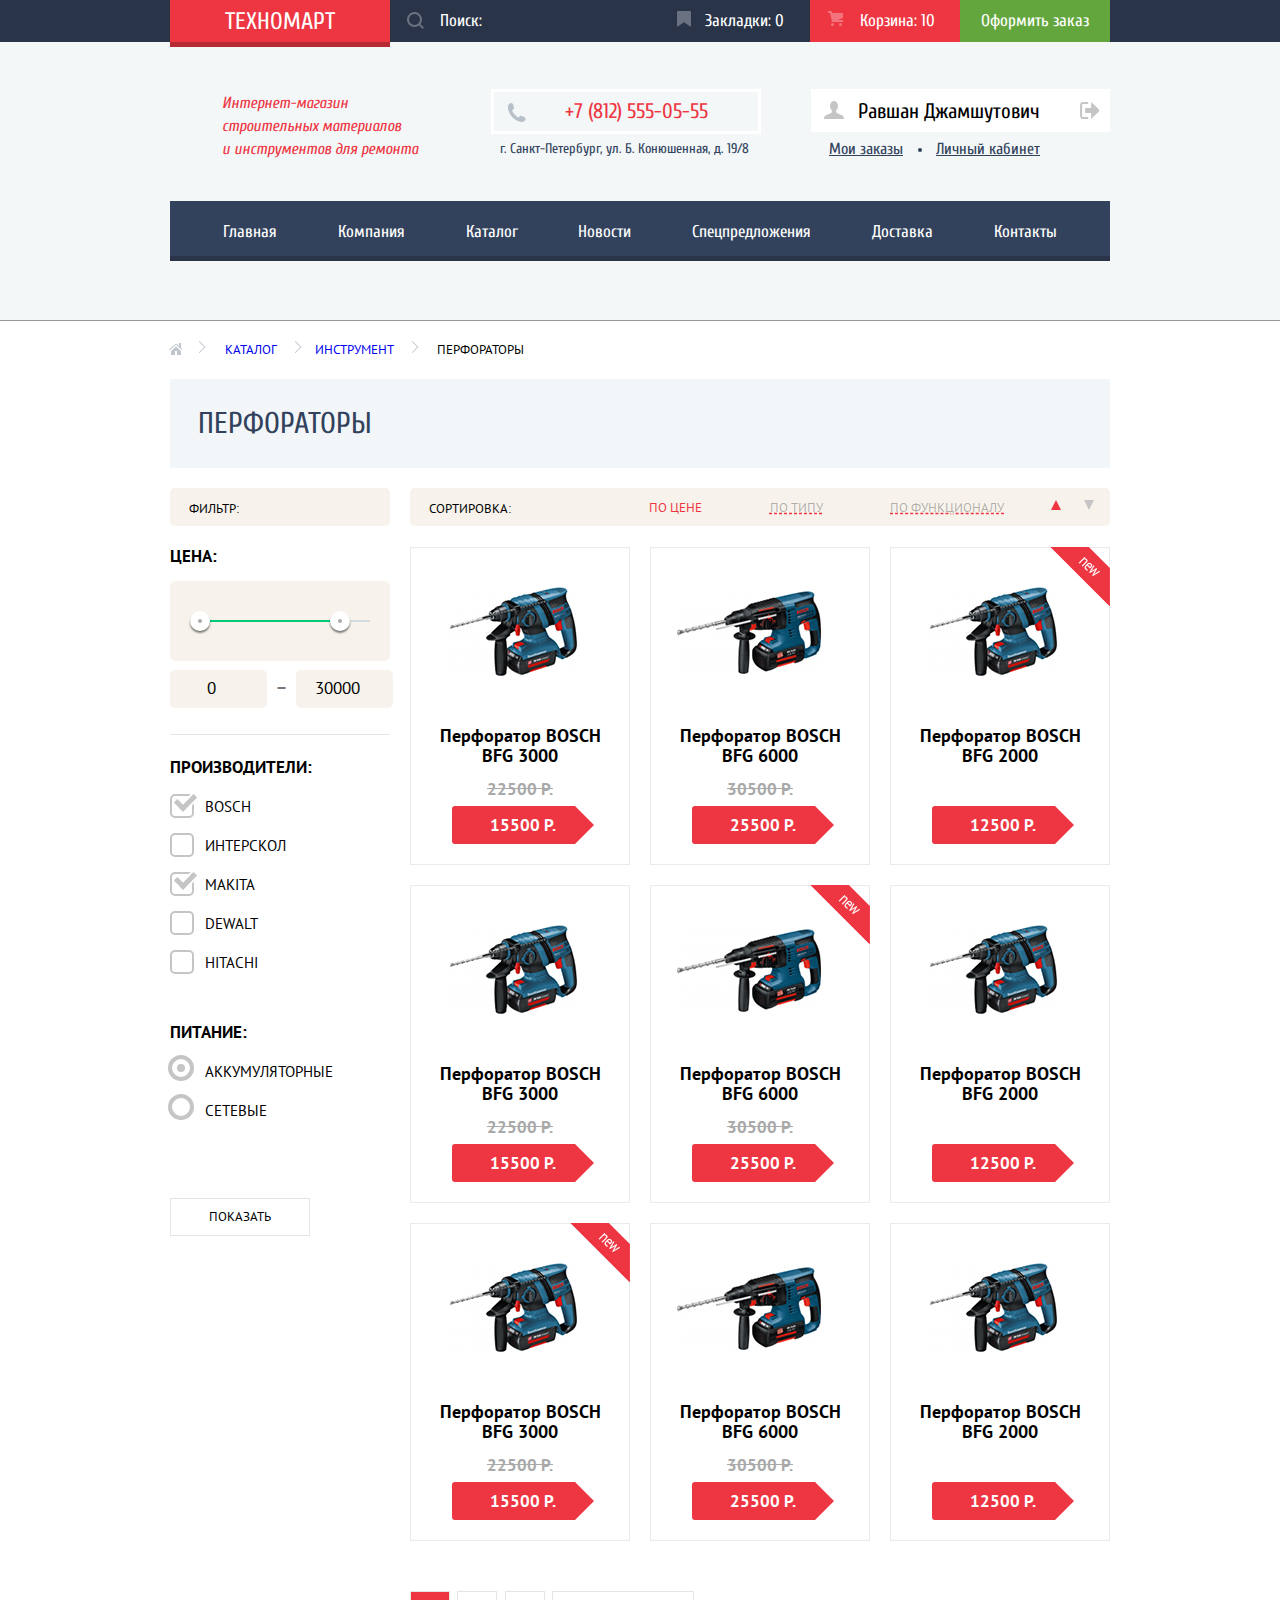
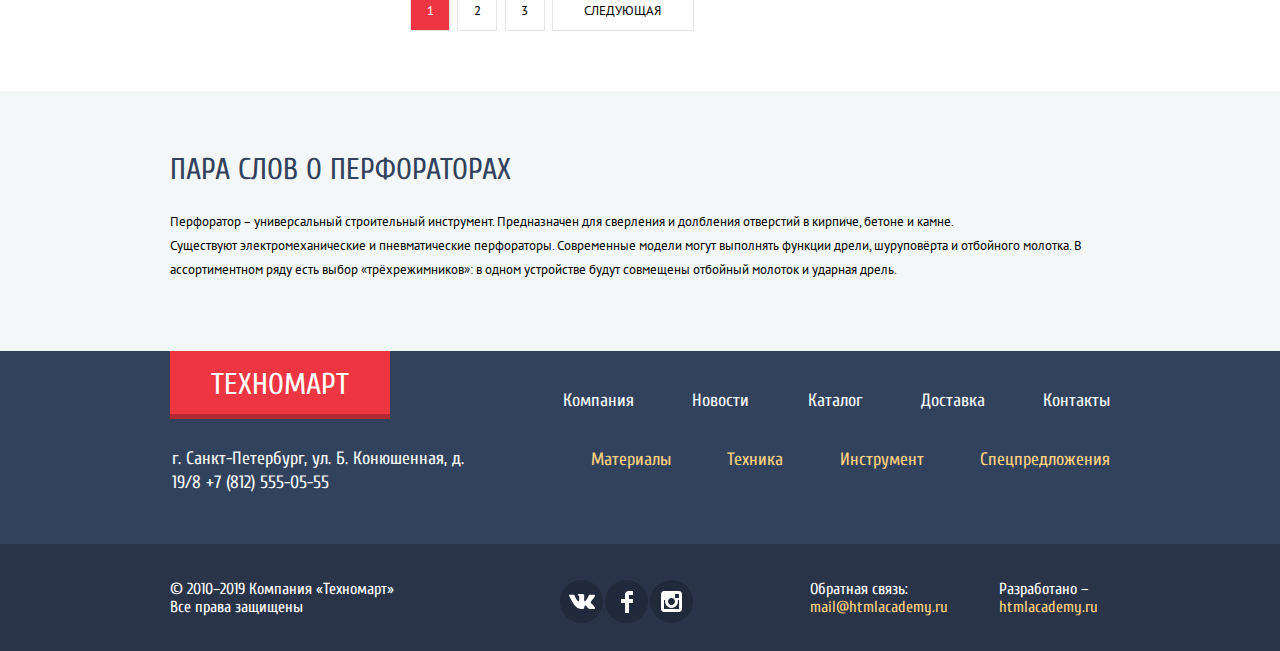
==== commit b8037c23: "без яваскрипта" ====
--- a/catalog.html
+++ b/catalog.html
@@ -3,7 +3,7 @@
   <head>
     <meta charset="utf-8">
     <title>Каталог</title>
-    <link href="https://fonts.googleapis.com/css?family=Cuprum:400,400i,700,700i|PT+Sans:400,700&amp;subset=cyrillic" rel="stylesheet">
+    <link href="https://fonts.googleapis.com/css?family=Cuprum:400,400i,700,700i%7CPT+Sans:400,700&amp;subset=cyrillic" rel="stylesheet">
     <link href="css/normalize.css" rel="stylesheet">
     <link href="css/style.css" rel="stylesheet">
   </head>
@@ -57,11 +57,12 @@
 
     <main>
       <div class="container">
-        <ul class="breadcrumbs">
-          <li><a href="#">Каталог</a></li>
-          <li><a href="#">Инструмент</a></li>
-          <li><span>Перфораторы</span></li>
-        </ul>
+        <div class="breadcrumbs">
+          <a class="main-page" href="index.html"></a>
+          <a class="catalog-page" href="catalog.html">Каталог</a>
+          <a class="tool-page" href="#">Инструмент</a>
+          <span class="current-page">Перфораторы</span>
+        </div>
 
         <div class="perforators-background">
           <h2 class="title-second">Перфораторы</h2>
@@ -75,14 +76,18 @@
                 <p class="filter-title">Цена:</p>
                 <div class="cost-range-block">
                   <div class="cost-value">
-                    <span class="value-left"></span>
-                    <span class="value-right"></span>
+                    <div class="line-long"></div>
+                    <div class="line-short"></div>
+                    <div class="circle value-left"></div>
+                    <div class="circle value-right"></div>
                   </div>
-                  <input type="number" name="number" id="min-value" placeholder="0">
-                  <label for="min-value"></label>
-                  <span>—</span>
-                  <input type="number" name="number" id="max-value" placeholder="3000">
-                  <label for="max-value"></label>
+                  <div class="numbers">
+                    <input class="number-min" type="number" name="number" id="min-value" placeholder="0">
+                    <label for="min-value"></label>
+                    <span>—</span>
+                    <input class="number-max" type="number" name="number" id="max-value" placeholder="30000">
+                    <label for="max-value"></label>
+                  </div>
                 </div>
               </section>
 
@@ -90,23 +95,23 @@
                 <legend class="filter-title">Производители:</legend>
                 <ul>
                   <li class="filter-producers-option">
-                    <input class="visually-hidden filter-input filter-input-checkbox" type="checkbox" name="option-1" id="filter-bosch" value="BOSCH" checked>
+                    <input class="visually-hidden filter-input-checkbox" type="checkbox" name="option-1" id="filter-bosch" value="BOSCH" checked>
                     <label for="filter-bosch">BOSCH</label>
                   </li>
                   <li class="filter-producers-option">
-                    <input class="visually-hidden filter-input filter-input-checkbox" type="checkbox" name="option-2" id="filter-interskol" value="Интерскол">
+                    <input class="visually-hidden filter-input-checkbox" type="checkbox" name="option-2" id="filter-interskol" value="Интерскол">
                     <label for="filter-interskol">Интерскол</label>
                   </li>
                   <li class="filter-producers-option">
-                    <input class="visually-hidden filter-input filter-input-checkbox" type="checkbox" name="option-3" id="filter-makita" value="Makita" checked>
+                    <input class="visually-hidden filter-input-checkbox" type="checkbox" name="option-3" id="filter-makita" value="Makita" checked>
                     <label for="filter-makita">Makita</label>
                   </li>
                   <li class="filter-producers-option">
-                    <input class="visually-hidden filter-input filter-input-checkbox" type="checkbox" name="option-4" id="filter-dewalt" value="DeWalt">
+                    <input class="visually-hidden filter-input-checkbox" type="checkbox" name="option-4" id="filter-dewalt" value="DeWalt">
                     <label for="filter-dewalt">DeWalt</label>
                   </li>
                   <li class="filter-producers-option">
-                    <input class="visually-hidden filter-input filter-input-checkbox" type="checkbox" name="option-5" id="filter-hitachi" value="Hitachi">
+                    <input class="visually-hidden filter-input-checkbox" type="checkbox" name="option-5" id="filter-hitachi" value="Hitachi">
                     <label for="filter-hitachi">Hitachi</label>
                   </li>
                 </ul>
@@ -116,12 +121,12 @@
                 <legend class="filter-title">Питание:</legend>
                 <ul>
                   <li class="filter-power-option">
-                    <input class="visually-hidden filter-input filter-input-radio" type="radio" name="option-6" id="filter-battery" value="battery" checked>
-                    <label for="battery">Аккумуляторные</label>
+                    <input class="visually-hidden filter-input-radio" type="radio" name="option-6" id="filter-battery" value="battery" checked>
+                    <label for="filter-battery">Аккумуляторные</label>
                   </li>
                   <li class="filter-power-option">
-                    <input class="visually-hidden filter-input filter-input-radio" type="radio" name="option-7" id="filter-mains" value="mains">
-                    <label for="battery">Сетевые</label>
+                    <input class="visually-hidden filter-input-radio" type="radio" name="option-6" id="filter-mains" value="mains">
+                    <label for="filter-mains">Сетевые</label>
                   </li>
                 </ul>
               </fieldset>
@@ -133,16 +138,18 @@
             <div class="catalog-sorting">
               <p class="sorting">Сортировка:</p>
               <h2 class="visually-hidden title-second">Сортировка товаров</h2>
-              <a class="sorting-links price active" href="#">По цене</a>
-              <a class="sorting-links type" href="#">По типу</a>
-              <a class="sorting-links functional" href="#">По функционалу</a>
+              <div class="sorting-links">
+                <a class="sorting-link active" href="#">По цене</a>
+                <a class="sorting-link" href="#">По типу</a>
+                <a class="sorting-link" href="#">По функционалу</a>
+              </div>
               <div class="up-down">
                 <a class="up" href="#"></a>
                 <a class="down" href="#"></a>
               </div>
             </div>
 
-            <div class="products-list">
+            <div class="catalog-products-list">
             <h2 class="visually-hidden title-second">Список товаров</h2>
               <article class="product">
                 <div class="product-image">
@@ -170,12 +177,12 @@
                 </div>             
               </article>
 
-              <article class="product product-new">
+              <article class="product flag flag-new">
                 <div class="product-image">
                   <img src="img/bfg-2000.png" width="218" height="170" alt="Перфоратор BOSCH BFG 2000">
                 </div>
                 <h3 class="product-title">Перфоратор BOSCH BFG 2000</h3>
-                <a class="product-btn" href="#">12500 Р.</a>
+                <a class="product-btn no-discount" href="#">12500 Р.</a>
                 <div class="product-overlay">
                   <a class="product-buy" href="#">Купить</a>
                   <a class="product-bookmark" href="#">В закладки</a>
@@ -195,7 +202,7 @@
                 </div>             
               </article>
 
-              <article class="product product-new">
+              <article class="product flag flag-new">
                 <div class="product-image">
                   <img src="img/bfg-6000.png" width="218" height="170" alt="Перфоратор BOSCH BFG 6000">
                 </div>
@@ -213,14 +220,14 @@
                   <img src="img/bfg-2000.png" width="218" height="170" alt="Перфоратор BOSCH BFG 2000">
                 </div>
                 <h3 class="product-title">Перфоратор BOSCH BFG 2000</h3>
-                <a class="product-btn" href="#">12500 Р.</a>
-                <div class="product-overlay">
-                  <a class="product-buy" href="#">Купить</a>
-                  <a class="product-bookmark" href="#">В закладки</a>
-                </div>             
-              </article>
-
-              <article class="product product-new">
+                <a class="product-btn no-discount" href="#">12500 Р.</a>
+                <div class="product-overlay">
+                  <a class="product-buy" href="#">Купить</a>
+                  <a class="product-bookmark" href="#">В закладки</a>
+                </div>             
+              </article>
+
+              <article class="product flag flag-new">
                 <div class="product-image">
                   <img src="img/bfg-3000.png" width="218" height="170" alt="Перфоратор BOSCH BFG 3000">
                 </div>
@@ -251,7 +258,7 @@
                   <img src="img/bfg-2000.png" width="218" height="170" alt="Перфоратор BOSCH BFG 2000">
                 </div>
                 <h3 class="product-title">Перфоратор BOSCH BFG 2000</h3>
-                <a class="product-btn" href="#">12500 Р.</a>
+                <a class="product-btn no-discount" href="#">12500 Р.</a>
                 <div class="product-overlay">
                   <a class="product-buy" href="#">Купить</a>
                   <a class="product-bookmark" href="#">В закладки</a>
@@ -263,16 +270,18 @@
               <a class="pagination-link active" href="#">1</a>
               <a class="pagination-link" href="#">2</a>
               <a class="pagination-link" href="#">3</a>
-              <a class="pagination-link" href="#">Следующая</a>
+              <a class="pagination-link next" href="#">Следующая</a>
             </div>
           </div>
         </section>
       </div>  
       
       <section class="catalog-about-us">
-        <h2 class="title-second">Пара слов о перфораторах</h2>
-        <p class="company-contacts-description">Перфоратор - универсальный строительный инструмент. Предназначен для сверления и долбления отверстий в кирпиче, бетоне и камне.<br> 
-        Существуют электромеханические и пневматические перфораторы. Современные модели могут выполнять функции дрели, шуруповёрта и отбойного молотка. В ассортиментном ряду есть выбор "трёхрежимников": в одном устройстве будут совмещены отбойный молоток и ударная дрель.</p>   
+        <div class="container">
+          <h2 class="title-second">Пара слов о перфораторах</h2>
+          <p class="company-contacts-description">Перфоратор – универсальный строительный инструмент. Предназначен для сверления и долбления отверстий в кирпиче, бетоне и камне.<br> 
+          Существуют электромеханические и пневматические перфораторы. Современные модели могут выполнять функции дрели, шуруповёрта и отбойного молотка. В ассортиментном ряду есть выбор «трёхрежимников»: в одном устройстве будут совмещены отбойный молоток и ударная дрель.</p>   
+        </div>
       </section>
     </main>
 
@@ -347,15 +356,14 @@
       </div>
     </footer>
 
-    <section class="modal modal-cart">
+    <section class="modal modal-cart visually-hidden">
       <h2 class="visually-hidden title-second">Добавление товаров в корзину</h2>
-      <div class="modal-cart-icon"></div>
       <p class="modal-cart-description">Товар добавлен в корзину!</p>
       <div class="modal-cart-btn">
-        <a href="#">Оформить заказ</a>
-        <a href="#">Продолжить покупки</a>
+        <a class="btn cart-order-btn" href="#">Оформить заказ</a>
+        <a class="btn cart-buy-btn" href="#">Продолжить покупки</a>
       </div>
-      <button class="modal-cart-close" type="button">Закрыть</button>
+      <button class="modal-close" type="button">Закрыть</button>
     </section>
   </body>
 </html>--- a/css/style.css
+++ b/css/style.css
@@ -17,7 +17,9 @@
   height: auto;
 }
 
-.visually-hidden:not(:focus):not(:active) {
+.visually-hidden:not(:focus):not(:active),
+input[type="checkbox"].visually-hidden,
+input[type="radio"].visually-hidden {
   position: absolute;
 
   width: 1px;
@@ -738,7 +740,7 @@
   border: 1px solid #EAEAEA;
 }
 
-.product:nth-child(4) {
+.products-list .product:nth-child(4) {
   margin-right: 0;
 }
 
@@ -1470,6 +1472,7 @@
   display: flex;
   flex-wrap: wrap;
   width: 299px;
+  margin-left: 20px;
 }
 
 .my-account {
@@ -1551,7 +1554,6 @@
   height: 4px;
 
   background-color: #32425C;
-
   border-radius: 50%;
 }
 
@@ -1574,17 +1576,121 @@
 }
 
 .breadcrumbs {
+  position: relative;
+
+  display: flex;
+  
+  padding: 0;
+  margin: 0;
+  padding-top: 20px;
+  padding-bottom: 20px;
+
+  width: 380px;
+
   font-family: "PT Sans", Arial, sans-serif;
   font-size: 13px;
   line-height: 18px;
   color: #000000;
   text-transform: uppercase;
-
-  list-style: none;
+}
+
+.breadcrumbs a {
+  display: block;
+}
+
+.main-page {
+  position: absolute;
+  left: -2px;
+  top: 22px;
+
+  width: 14px;
+  height: 12px;
+
+  background-image: url("../img/icon-home.svg");
+  background-repeat: no-repeat;
+  background-position: 0 0;
+}
+
+.catalog-page {
+  position: relative;
+
+  margin-left: 55px;
+}
+
+.catalog-page::before {
+  content: "";
+  
+  position: absolute;
+  left: -27px;
+  top: 0px;
+
+  width: 8px;
+  height: 12px;
+
+  background-image: url("../img/icon-right-small.svg");
+  background-repeat: no-repeat;
+  background-position: 0 0;
+}
+
+.catalog-page::after {
+  content: "";
+  
+  position: absolute;
+  right: -25px;
+  top: 0px;
+
+  width: 8px;
+  height: 12px;
+
+  background-image: url("../img/icon-right-small.svg");
+  background-repeat: no-repeat;
+  background-position: 0 0;
+}
+
+.tool-page {
+  position: relative;
+
+  margin-left: 38px;
+}
+
+.tool-page::after {
+  content: "";
+  
+  position: absolute;
+  right: -25px;
+  top: 0px;
+
+  width: 8px;
+  height: 12px;
+
+  background-image: url("../img/icon-right-small.svg");
+  background-repeat: no-repeat;
+  background-position: 0 0;
+}  
+
+.current-page {
+  margin-left: 43px;
 }
 
 .perforators-background {
+  margin-bottom: 20px;
+
   background-color: #F2F6F8;
+}
+
+.perforators-background .title-second {
+  margin: 0;
+  padding-bottom: 29.5px;
+  padding-top: 29.5px;
+  padding-left: 28px;
+}
+
+.catalog-content {
+  margin-left: 20px;
+}
+
+.catalog {
+  display: flex;
 }
 
 .sidebar-title,
@@ -1596,9 +1702,143 @@
   text-transform: uppercase;
 
   background-color: #F7F3EC;
+  border-radius: 5px;
+}
+
+.catalog-sorting {
+  display: flex;
+  width: 681px;
+  padding-top: 12px;
+  padding-bottom: 8px;
+  padding-left: 19px;
+}
+
+.sorting {
+  margin: 0;
+  margin-right: 138px;
+}
+
+.sorting-links {
+  display: flex;
+  justify-content: space-between;
+  width: 355px;
+  margin-right: 47px;
+}
+
+.sorting-link {
+  font-family: "PT Sans", Arial, sans-serif;
+  font-size: 13px;
+  line-height: 16px;
+  color: rgba(0, 0, 0, 0.3);
+  text-decoration: underline dashed #EE3643;
+}
+
+.sorting-links .active {
+  color: #EE3643;
+
+  text-decoration: none;
+}
+
+.sorting-link:hover {
+  color: #000000;
+  text-decoration: underline #EE3643;
+}
+
+.sorting-link:active {
+  color: #EE3643;
+  text-decoration: none;
+}
+
+.up-down {
+  display: flex;
+  justify-content: space-between;
+  width: 43px;
+}
+
+.up {
+  width: 0;
+  height: 0;
+
+  border-left: 5px solid transparent;
+  border-right: 5px solid transparent;
+  border-bottom: 10px solid #EE3643;
+}
+
+.down {
+  width: 0;
+  height: 0;
+
+  border-left: 5px solid transparent;
+  border-right: 5px solid transparent;
+  border-top: 10px solid #C5C5C5;
+}
+
+.up:hover {
+  border-bottom: 10px solid #000000;
+}
+
+.down:hover {
+  border-top: 10px solid #000000;
+}
+
+.up:active {
+  border-bottom: 10px solid #EE3643;;
+}
+
+.down:active {
+  border-top: 10px solid #EE3643;;
+}
+
+.catalog-products-list {
+  display: flex;
+  justify-content: space-between;
+  flex-wrap: wrap;
+  padding: 0;
+  margin: 0;
+  margin-top: 21px;
+  margin-bottom: 21px;
+}
+
+.catalog-products-list .product {
+  position: relative;
+
+  display: inline-block;
+  width: 218px;
+  margin-bottom: 20px;
+  margin-right: 20px;
+  
+  text-align: center;
+
+  border: 1px solid #EAEAEA;
+}
+
+.catalog-products-list .product:nth-child(4),
+.catalog-products-list .product:nth-child(7),
+.catalog-products-list .product:nth-child(10) {
+  margin-right: 0px;
+}
+
+.sidebar-title {
+  width: 201px;
+  padding-top: 12px;
+  padding-bottom: 8px;
+  padding-left: 19px;
+  margin: 0;
+
+  border-radius: 5px;
+}
+
+.cost-range {
+  padding-bottom: 26px;
+
+  background-color: #FFFFFF;
+  border-bottom: 1px solid #E5E5E5;
 }
 
 .filter-title {
+  margin-top: 15px;
+  margin-bottom: 10px;
+
   font-family: "PT Sans", Arial, sans-serif;
   font-size: 17px;
   line-height: 30px;
@@ -1607,13 +1847,136 @@
   text-transform: uppercase;
 }
 
-.cost-range-block {
+.cost-value {
+  position: relative;
+
+  width: 220px;
+  height: 80px;
+  margin: 0;
+  margin-bottom: 9px;
+
   background-color: #F7F3EC;
+  border-radius: 5px;
+}
+
+.circle {
+  width: 4px;
+  height: 4px;
+
+  background-color: #ABABAB;
+  border: 8px solid #FFFFFF;
+  border-radius: 50%;
+  box-shadow: 0 2px 2px 0 rgba(0, 0, 0, 0.5);
+}
+
+.value-left {
+  position: absolute;
+  z-index: 2;
+
+  top: 30px;
+  left: 20px;
+}
+
+.value-right {
+  position: absolute;
+  z-index: 2;
+
+  top: 30px;
+  right: 40px;
+}
+
+.line-long {
+  position: absolute;
+  top: 39px;
+  left: 20px;
+
+  width: 152px;
+  height: 2px;
+
+  background-color: #00CA74;
+}
+
+.line-short {
+  position: absolute;
+  top: 39px;
+  right: 20px;
+
+  width: 30px;
+  height: 2px;
+
+  background-color: #D7DCDE;
+}
+
+.numbers {
+  display: flex;
+  justify-content: space-between;
+  width: 220px;
+}
+
+.number-min,
+.number-max {
+  width: 93px;
+  height: 36px;
+
+  background-color: #F7F3EC;
+  border-radius: 5px;
+  border: none;
+}
+
+.number-min {
+  position: relative;
+}
+
+.numbers span {
+  padding: 6px 10px;
+}
+
+.numbers input::-webkit-input-placeholder {
+  font-family: "PT Sans", Arial, sans-serif;
+  font-size: 17px;
+  line-height: 18px;
+  color: #000000; 
+  text-align: center;
+}
+
+.numbers input::-moz-placeholder {
+  font-family: "PT Sans", Arial, sans-serif;
+  font-size: 17px;
+  line-height: 18px;
+  color: #000000;
+  text-align: center; 
+}
+
+.numbers input:-moz-placeholder {
+  font-family: "PT Sans", Arial, sans-serif;
+  font-size: 17px;
+  line-height: 18px;
+  color: #000000; 
+  text-align: center;
+}
+
+.numbers input:-ms-input-placeholder {
+  font-family: "PT Sans", Arial, sans-serif;
+  font-size: 17px;
+  line-height: 18px;
+  color: #000000; 
+  text-align: center;
 }
 
 .filter-producers ul,
 .filter-power ul {
+  padding: 0;
+  margin: 0;
+
   list-style: none;
+}
+
+.filter-producers,
+.filter-power {
+  padding: 0;
+  margin: 0;
+
+  border: none;
 }
 
 .filter-producers-option,
@@ -1625,34 +1988,193 @@
   text-transform: uppercase;
 }
 
-.sorting-links {
-  font-family: "PT Sans", Arial, sans-serif;
-  font-size: 13px;
+.filter-producers .filter-title {
+  margin: 0;
+  padding-top: 17px;
+  margin-bottom: 15px;
+}
+
+.filter-producers-option,
+.filter-power-option {
+  padding-bottom: 20px;
+  padding-left: 35px;
+}
+
+.filter-producers-option label,
+.filter-power-option label {
+  position: relative;
+
+  display: block;
+
+  cursor: pointer;
+  user-select: none;
+}
+
+.filter-input-checkbox + label::before {
+  content: "";
+
+  position: absolute;
+  left: -35px;
+  top: -3px;
+
+  width: 20px;
+  height: 20px;
+
+  border: 2px solid #C5C5C5;
+  border-radius: 5px;
+}
+
+.filter-input-checkbox:checked + label::after {
+  content: "";
+
+  position: absolute;
+  top: -7px;
+  left: -26px;
+
+  width: 8px;
+  height: 15px;
+
+  border-right: 5px solid #C5C5C5;
+  border-bottom: 5px solid #C5C5C5;
+  transform: rotate(45deg);
+  box-shadow: 2px 0 0 0 #FFFFFF, inset -2px 0 0 0 #FFFFFF;
+}
+
+.filter-input-checkbox:hover + label:hover::before {
+  border: 2px solid #B5B5B5;
+}
+
+.filter-input-checkbox:hover + label:hover::after {
+  border-right: 5px solid #B5B5B5;
+  border-bottom: 5px solid #B5B5B5;
+}
+
+.filter-input-checkbox:disabled + label:disabled::before {
+  border: 2px solid #E9E9E9;
+}
+
+.filter-input-checkbox:disabled + label:disabled::after {
+  border-right: 5px solid #E9E9E9;
+  border-bottom: 5px solid #E9E9E9;
+}
+
+.filter-producers-option label:disabled,
+.filter-power-option label:disabled {
   color: rgba(0, 0, 0, 0.3);
-  
-  text-decoration: underline;
-  text-decoration-color: #EE3643;
-}
-
-.sorting-links:hover {
-  color: #000000;
-}
-
-.sorting-links:active {
-  color: #EE3643;
-}
-
-.pagination-link {
+}
+
+.filter-power {
+  margin-top: 25px;
+  margin-bottom: 58px;
+}
+
+.filter-power .filter-title {
+  margin-bottom: 15px;
+}
+
+.filter-input-radio + label::before {
+  content: "";
+
+  position: absolute;
+  left: -37px;
+  top: -7px;
+
+  width: 18px;
+  height: 18px;
+  
+  border: 4px solid #C5C5C5;
+  border-radius: 50%;
+}
+
+.filter-input-radio:checked + label::after {
+  content: "";
+
+  position: absolute;
+  top: 2px;
+  left: -28px;
+
+  width: 8px;
+  height: 8px;
+
+  background-color: #C5C5C5;
+  border-radius: 50%;
+}
+
+.filter-input-radio:hover + label:hover::before {
+  border: 4px solid #B5B5B5;
+}
+
+.filter-input-radio:hover + label:hover::after {
+  background-color: #B5B5B5;
+}
+
+.filter-input-radio:disabled + label:disabled::before {
+  border: 4px solid #E9E9E9;
+}
+
+.filter-input-radio:disabled + label:disabled::after {
+  background-color: #E9E9E9;
+}
+
+.filter-show-bnt {
+  width: 140px;
+  height: 38px;
+
   font-family: "PT Sans", Arial, sans-serif;
   font-size: 13px;
   line-height: 18px;
   color: #000000;
   text-transform: uppercase;
 
+  background: #FFFFFF;
+  border: 1px solid #E5E5E5;
+}
+
+.filter-show-bnt:hover {
+  border: 1px solid #BDC6CA;
+}
+
+.filter-show-bnt:active {
+  border: 1px solid #EE3643;
+}
+
+.pagination {
+  display: flex;
+  justify-content: space-between;
+  width: 284px;
+  margin: 0;
+  margin-top: 30px;
+  margin-bottom: 60px;
+}
+
+.pagination-link {
+  display: flex;
+  justify-content: center;
+  align-items: center;
+  width: 38px;
+  height: 38px;
+
+  font-family: "PT Sans", Arial, sans-serif;
+  font-size: 13px;
+  line-height: 18px;
+  color: #000000;
+  text-transform: uppercase;
+
   background-color: #FFFFFF;
   border: 1px solid #E5E5E5;
 }
 
+.pagination .active {
+  color: #FFFFFF;
+
+  background-color: #EE3643;
+}
+
+.next {
+  width: 140px;
+  height: 38px;
+}
+
 .pagination-link:hover {
   border: 1px solid #BDC6CA;
 }
@@ -1663,6 +2185,19 @@
 
 .catalog-about-us {
   background-color: #F3F7F8;
+  padding-bottom: 69px;
+}
+
+.catalog-about-us .title-second {
+  margin: 0;
+  padding-top: 64px;
+  margin-bottom: 25px;
+}
+
+.company-contacts-description {
+  margin: 0;
+  padding: 0;
+  width: 930px;
 }
 
 /*modal*/
@@ -1826,55 +2361,6 @@
   transform: rotate(-45deg);
 }
 
-/*.modal-login h2 {
-  margin: 0;
-  margin-bottom: 20px;
-
-  font-size: 30px;
-  line-height: 42px;
-}
-
-.modal-description {
-  margin: 0;
-  margin-bottom: 10px;
-}
-
-.login-form p {
-  margin: 0;
-  margin-bottom: 10px;
-}
-
-.login-form input[type="text"],
-.login-form input[type="password"] {
-  box-sizing: border-box;
-  width: 300px;
-  padding: 10px 15px;
-  padding-right: 40px;
-  
-  font: inherit;
-  color: #000000;
-  text-transform: uppercase;
-  
-  background-color: #f9f6f3;
-  border: 2px solid #000000;
-}
-
-.login-form input:focus {
-  border-color: #663d15;
-}
-
-.login-form .login-help {
-  display: flex;
-  flex-wrap: wrap;
-  justify-content: space-between;
-  margin: 15px 0;
-}
-
-.login-form .button {
-  width: 100%;
-  margin-right: 0;
-}*/
-
 .modal-map {
   top: 50%;
   left: 50%;
@@ -1887,3 +2373,80 @@
   
   box-shadow: 0 0 14px 1px rgba(47, 42, 43, 0.5);
 }
+
+.modal-cart {
+  top: 120px;
+  left: 50%;
+  z-index: 100;
+  
+  display: block;
+  width: 620px;
+  margin: 0;
+  padding: 0;
+  margin-left: -320px;
+  
+  border-top: 7px solid #FF5357;
+  box-shadow: 0 20px 40px 0 rgba(0,0,0,0.75);
+  background-color: #FFFFFF;
+}
+
+.modal-cart-description {
+  position: relative;
+
+  margin: 0;
+  padding: 0;
+  padding-top: 70px;
+  padding-left: 178px;
+  padding-bottom: 70px;
+
+  font-family: "Cuprum", Arial, sans-serif;
+  font-size: 30px;
+  line-height: 30px;
+  color: #000000;
+}
+
+.modal-cart-description::before {
+  content: "";
+
+  position: absolute;
+  top: 50px;
+  left: 80px;
+
+  width: 66px;
+  height: 66px;
+
+  background-image: url("../img/icon-mark.svg");
+  background-repeat: no-repeat;
+  background-position: 0 0;
+}
+
+.modal-cart-btn {
+  display: flex;
+  justify-content: center;
+  align-items: center;
+  padding-top: 37px;
+  padding-bottom: 37px;
+
+  background-color: #F1F1F1;
+}
+
+.cart-order-btn {
+  display: flex;
+  align-items: center;
+  justify-content: center;
+  width: 220px;
+  height: 38px;
+  margin-right: 20px;
+}
+
+.cart-buy-btn {
+  display: flex;
+  align-items: center;
+  justify-content: center;
+  width: 220px;
+  height: 38px;
+
+  color: #000000;
+
+  background-color: #FFFFFF;
+}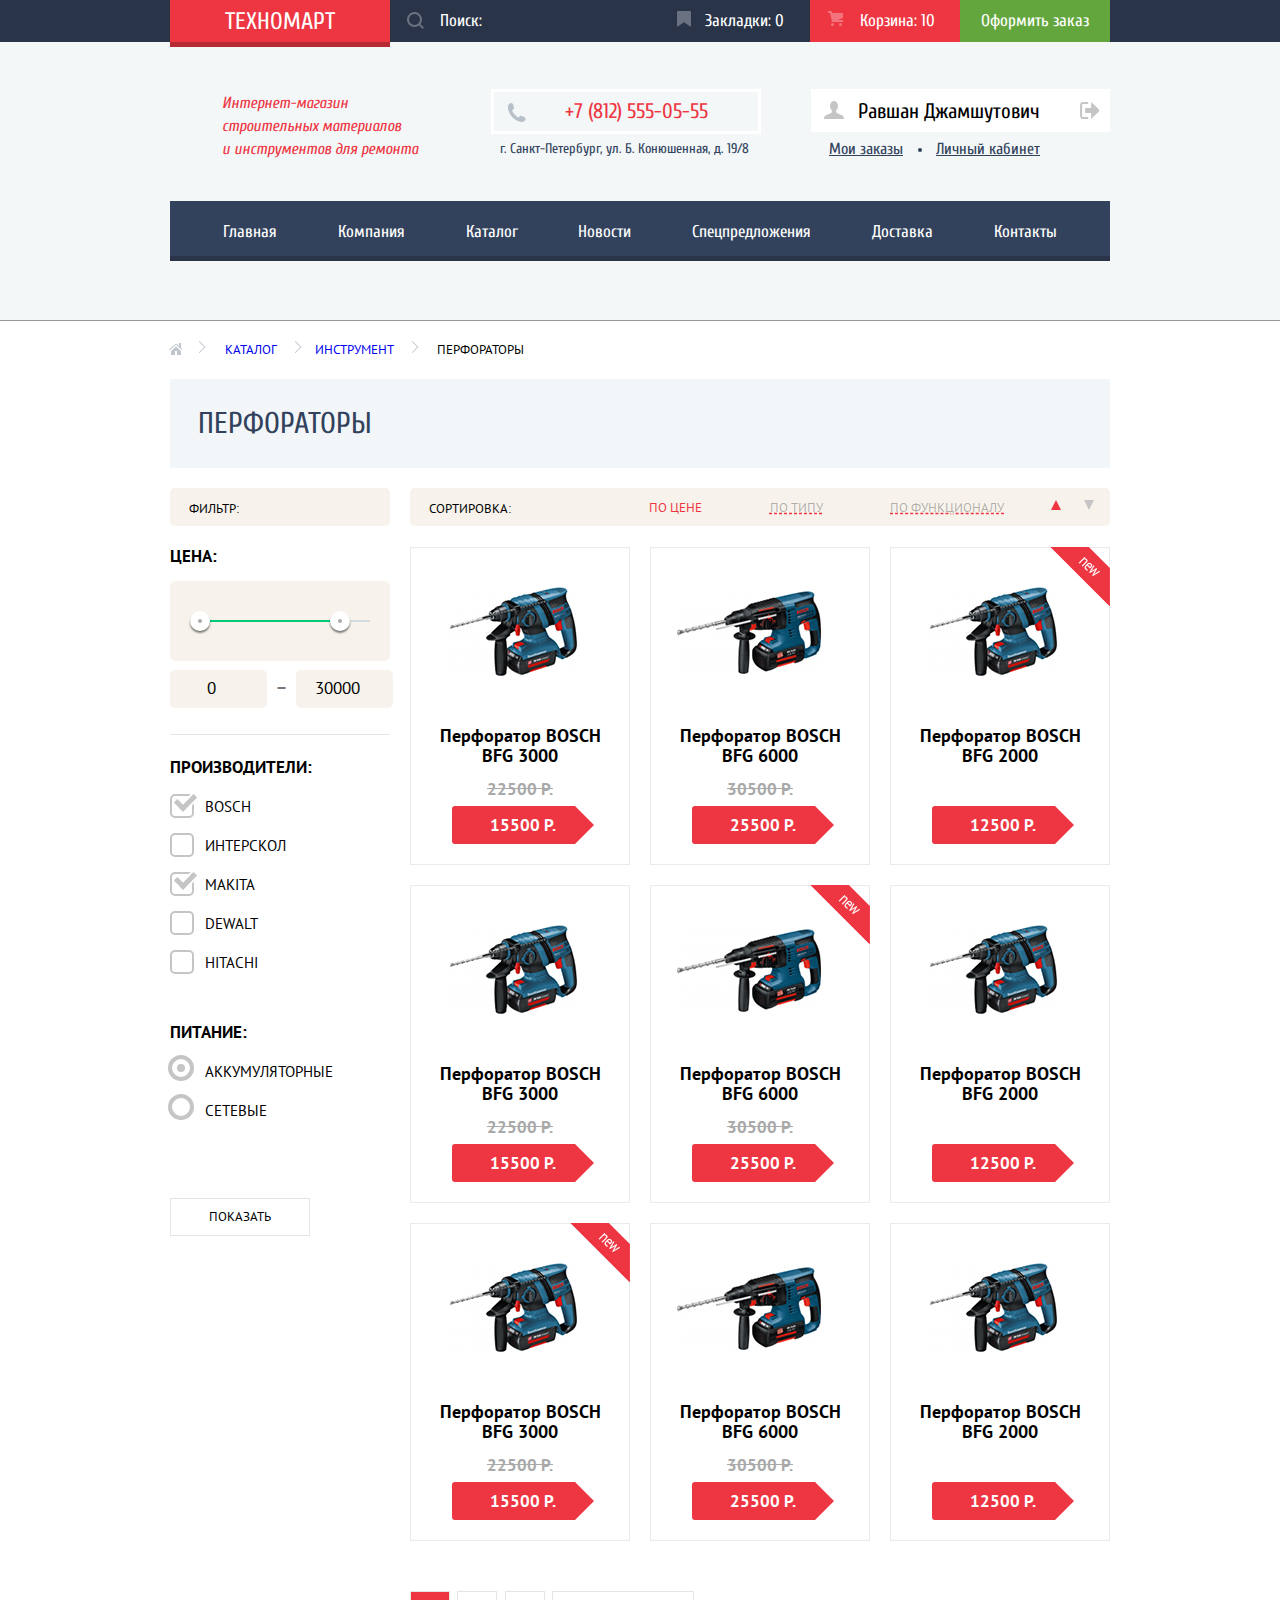
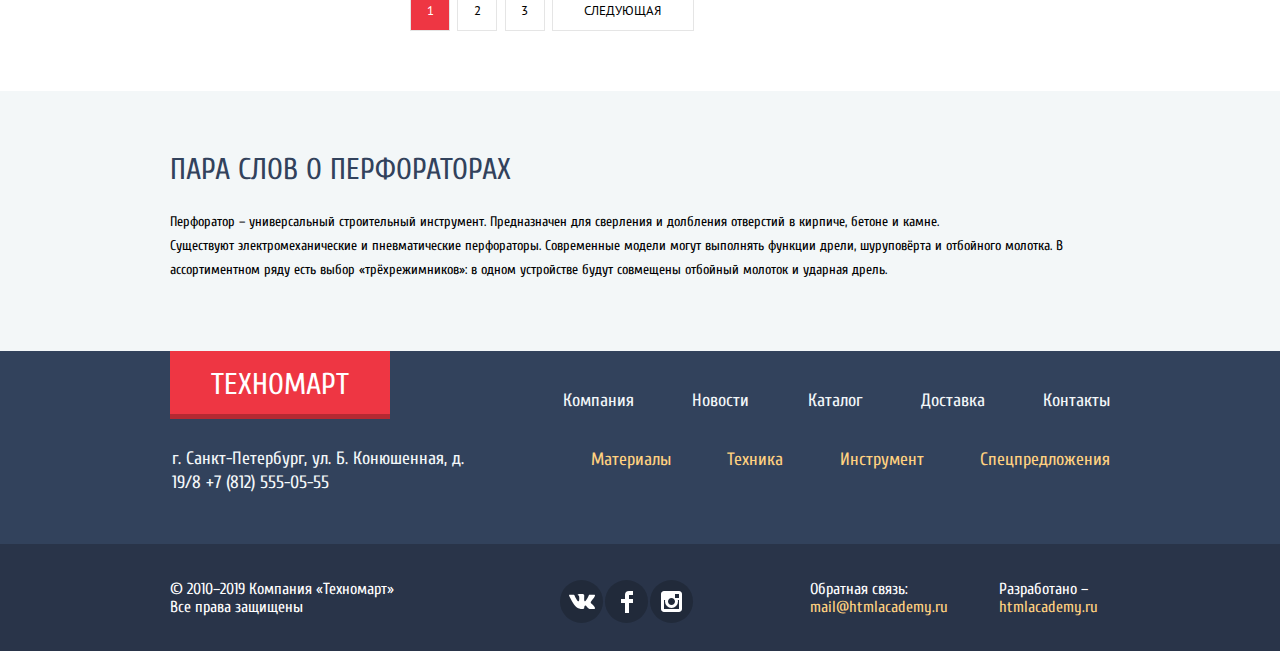
==== commit 055d84f3: "каталог и главная без яваскрипта" ====
--- a/catalog.html
+++ b/catalog.html
@@ -30,10 +30,8 @@
             <p class="address">г. Санкт-Петербург, ул. Б. Конюшенная, д. 19/8</p>
           </div>
           <div class="user-corner">
-            <!--<div class="account">-->
-              <a class="my-account" href="#">Равшан Джамшутович</a>
-              <a class="logout" href="#"></a>
-            <!--</div>--> 
+            <a class="my-account" href="#">Равшан Джамшутович</a>
+            <a class="logout" href="#"></a>
             <div class="profile">
               <a class="orders" href="#">Мои заказы</a>
               <a class="my-profile" href="#">Личный кабинет</a>
@@ -161,7 +159,7 @@
                 <div class="product-overlay">
                   <a class="product-buy" href="#">Купить</a>
                   <a class="product-bookmark" href="#">В закладки</a>
-                </div>             
+                </div>
               </article>
 
               <article class="product">
@@ -174,7 +172,7 @@
                 <div class="product-overlay">
                   <a class="product-buy" href="#">Купить</a>
                   <a class="product-bookmark" href="#">В закладки</a>
-                </div>             
+                </div>
               </article>
 
               <article class="product flag flag-new">
@@ -186,7 +184,7 @@
                 <div class="product-overlay">
                   <a class="product-buy" href="#">Купить</a>
                   <a class="product-bookmark" href="#">В закладки</a>
-                </div>             
+                </div>
               </article>
 
               <article class="product">
@@ -199,7 +197,7 @@
                 <div class="product-overlay">
                   <a class="product-buy" href="#">Купить</a>
                   <a class="product-bookmark" href="#">В закладки</a>
-                </div>             
+                </div>
               </article>
 
               <article class="product flag flag-new">
@@ -212,7 +210,7 @@
                 <div class="product-overlay">
                   <a class="product-buy" href="#">Купить</a>
                   <a class="product-bookmark" href="#">В закладки</a>
-                </div>             
+                </div>
               </article>
 
               <article class="product">
@@ -224,7 +222,7 @@
                 <div class="product-overlay">
                   <a class="product-buy" href="#">Купить</a>
                   <a class="product-bookmark" href="#">В закладки</a>
-                </div>             
+                </div>
               </article>
 
               <article class="product flag flag-new">
@@ -237,7 +235,7 @@
                 <div class="product-overlay">
                   <a class="product-buy" href="#">Купить</a>
                   <a class="product-bookmark" href="#">В закладки</a>
-                </div>             
+                </div>
               </article>
 
               <article class="product">
@@ -250,7 +248,7 @@
                 <div class="product-overlay">
                   <a class="product-buy" href="#">Купить</a>
                   <a class="product-bookmark" href="#">В закладки</a>
-                </div>             
+                </div>
               </article>
 
               <article class="product">
@@ -262,7 +260,7 @@
                 <div class="product-overlay">
                   <a class="product-buy" href="#">Купить</a>
                   <a class="product-bookmark" href="#">В закладки</a>
-                </div>             
+                </div>
               </article>
             </div>
 
--- a/css/style.css
+++ b/css/style.css
@@ -1,5 +1,6 @@
 body {
   margin: 0;
+
   font-family: "Cuprum", Arial, sans-serif;
   font-size: 14px;
   line-height: 24px;
@@ -25,9 +26,10 @@
   width: 1px;
   height: 1px;
   margin: -1px;
+  padding: 0;
 
   border: 0;
-  padding: 0;
+
   white-space: nowrap;
   clip-path: inset(100%);
   clip: rect(0 0 0 0);
@@ -39,9 +41,9 @@
   line-height: 18px;
   color: #FFFFFF;
   text-transform: uppercase;
-  
+
+  background-color: #EE3643;
   border-radius: 3px;
-  background-color: #EE3643;
 }
 
 .btn:hover {
@@ -82,7 +84,10 @@
   position: relative;
 
   width: 220px;
-  padding: 10px 0px 8px 0px;
+  padding-top: 10px;
+  padding-right: 0px;
+  padding-bottom: 8px;
+  padding-left: 0px;
   
   font-family: "Cuprum", Arial, sans-serif;
   font-size: 24px;
@@ -98,9 +103,9 @@
   content: "";
   
   position: absolute;
+  bottom: -5px;
   left: 0;
-  bottom: -5px;
-
+ 
   width: 100%;
   height: 5px;
   
@@ -117,26 +122,29 @@
 
 .form-search input[type="search"] {
   width: 270px;
-  padding: 12px 0px 12px 50px;
+  padding-top: 12px;
+  padding-right: 0px;
+  padding-bottom: 12px;
+  padding-left: 50px;
 
   font-size: 17px;
   line-height: 18px;
   color: #FFFFFF;
   
+  background-color: #293449;
   background-image: url("../img/icon-search-1.png"); 
   background-repeat: no-repeat;
   background-position: 17px 12px;
-  background-color: #293449;
   border: none;
 
   cursor: pointer;
 }
 
 .form-search input[type="search"]:hover {
+  background-color: #212A3A;
   background-image: url("../img/icon-search-2.png"); 
   background-repeat: no-repeat;
   background-position: 13px 10px;
-  background-color: #212A3A;
 }
 
 .form-search input[type="search"]:active {
@@ -146,11 +154,12 @@
 }
 
 .form-search input[type="search"]:focus {
+  color: #000000;
+
+  background-color: #FFFFFF;
   background-image: url("../img/icon-search-4.png"); 
   background-repeat: no-repeat;
   background-position: 17px 12px;
-  background-color: #FFFFFF;
-  color: #000000;
 }
 
 .form-search input::-webkit-input-placeholder {
@@ -159,6 +168,7 @@
   line-height: 18px;
   color:#FFFFFF; 
 }
+
 .form-search input::-moz-placeholder {
   font-family: "Cuprum", Arial, sans-serif;
   font-size: 17px;
@@ -190,11 +200,11 @@
 .bookmarks {
   position: relative;
 
+  width: 105px;
   padding-top: 12px;
   padding-right: 0px;
   padding-bottom: 12px;
   padding-left: 45px;
-  width: 105px;
 }
 
 .bookmarks::before {
@@ -260,8 +270,9 @@
 
 .bookmarks:active,
 .cart:active {
+  color: rgba(255, 255, 255, 0.6);
+
   background-color: #161D29;
-  color: rgba(255, 255, 255, 0.6);
 }
 
 .bookmarks:focus::before, 
@@ -271,8 +282,9 @@
 
 .bookmarks:focus,
 .cart:focus {
+  color: #FFFFFF;
+
   background-color: #293449;
-  color: #FFFFFF;
 }
 
 .order {
@@ -291,6 +303,7 @@
 
 .order:active {
   color: rgba(255, 255, 255, 0.5);
+
   background-color: #518534;
 }
 
@@ -301,23 +314,22 @@
 .header-center {
   display: flex;
   justify-content: space-between;
-  padding-left: 52px;
   margin: 0;
   padding: 0;
   padding-top: 47px;
 }
 
 .title-description {
+  width: 198px;
   margin: 0;
   padding: 0;
-  width: 198px;
-  padding-top: 3px; 
+  padding-top: 3px;
   padding-left: 52px;
 
   font-size: 16px;
   line-height: 23px;
   color: #EE3643;
-  font-style: italic; 
+  font-style: italic;
   font-weight: normal;
 }
 
@@ -329,12 +341,12 @@
   position: relative;
 
   width: 146px;
+  margin: 0;
+  margin-bottom: 3px;
+  padding-top: 9px;
   padding-left: 71px;
+  padding-bottom: 9px;
   padding-right: 47px;
-  padding-top: 9px;
-  padding-bottom: 9px;
-  margin: 0;
-  margin-bottom: 3px;
 
   font-size: 21px;
   line-height: 21px;
@@ -360,10 +372,10 @@
 }
 
 .header-contacts .address {
-  margin: 0;
+  width: 252px;
+  margin: 0;
+  padding-right: 9px;
   padding-left: 9px;
-  padding-right: 9px;
-  width: 252px;
 
   font-size: 14px;
   line-height: 24px;
@@ -392,10 +404,10 @@
 
   width: 50px;
   margin-right: 10px;
+  padding-top: 10px;
+  padding-right: 26px;
+  padding-bottom: 11px;
   padding-left: 47px;
-  padding-right: 26px;
-  padding-top: 10px;
-  padding-bottom: 11px;
 
   background-color: #FFFFFF;
 }
@@ -418,10 +430,10 @@
 
 .user-info .registration {
   width: 102px;
+  padding-top: 10px;
+  padding-right: 23px;
+  padding-bottom: 11px;
   padding-left: 25px;
-  padding-right: 23px;
-  padding-top: 10px;
-  padding-bottom: 11px;
 
   background-color: #FFFFFF;
 }
@@ -455,9 +467,12 @@
   display: flex;
   justify-content: space-between;
   flex-wrap: wrap;
-  margin: 0;
-  padding: 0 23px;
   align-items: center;
+  margin: 0;
+  padding-top: 0px;
+  padding-right: 23px;
+  padding-bottom: 0px;
+  padding-left: 23px;
 
   list-style: none;
 }
@@ -504,8 +519,8 @@
 .promo-left {
   display: flex;
   flex-wrap: wrap;
+  flex-direction: column;
   justify-content: space-between;
-  flex-direction: column;
   margin-left: 20px;
 }
 
@@ -530,18 +545,18 @@
   justify-content: center;
   align-items: center;
   width: 135px;
+  margin-bottom: 22px;
+  margin-left: 25px;
   padding-top: 10px;
   padding-bottom: 10px;
-  margin-bottom: 22px;
-  margin-left: 25px;
 
   font-size: 14px;
   line-height: 18px;
   color: #FFFFFF;
   text-transform: uppercase;
 
+  background-color: rgba(0, 0, 0, 0.1);
   border-radius: 3px;
-  background-color: rgba(0, 0, 0, 0.1);
 }
 
 .promo-btn:hover {
@@ -588,8 +603,6 @@
 
 .promo-slider {
   position: relative;
-
-  /*display: flex;*/
 }
 
 .promo-slide-first {
@@ -600,6 +613,46 @@
   background-image: url("../img/drill-1.jpg");
   background-repeat: no-repeat;
   background-position: 0 0;
+}
+
+.slider-left-btn {
+  position: absolute;
+  top: 50%;
+  left: 25px;
+  z-index: 1;
+
+  width: 22px;
+  height: 40px;
+
+  margin-top: -20px;
+
+  background-image: url("../img/icon-left.svg");
+  background-repeat: no-repeat;
+  background-position: 0 0;
+
+  cursor: pointer;
+}
+
+.slider-right-btn {
+  position: absolute;
+  top: 50%;
+  right: 25px;
+  z-index: 1;
+  
+  width: 22px;
+  height: 40px;
+  margin-top: -20px;
+  
+  background-image: url("../img/icon-right.svg");
+  background-repeat: no-repeat;
+  background-position: 0 0;
+
+  cursor: pointer;
+}
+
+.slider-left-btn:hover,
+.slider-right-btn:hover {
+  filter: contrast(50%);
 }
 
 .promo-slide-second {
@@ -640,11 +693,11 @@
   align-items: center;
   
   width: 195px;
-  padding-top: 10px;
-  padding-bottom: 10px;
   margin: 0;
   margin-top: 114px;
   margin-left: 25px;
+  padding-top: 10px;
+  padding-bottom: 10px; 
 }
 
 .promo-slider input[type=radio] {
@@ -688,10 +741,10 @@
 
 .popular {
   display: flex;
-  margin: 0;
-  padding: 0;
   justify-content: space-between;
   align-items: center;
+  margin: 0;
+  padding: 0;
   padding-top: 6px;
   padding-bottom: 2px;
 
@@ -713,19 +766,19 @@
   justify-content: center;
   align-items: center;
   width: 253px;
+  margin-right: 24px;
+  margin-bottom: 4px;
   padding-top: 10px;
   padding-bottom: 10px;
-  margin-right: 24px;
-  margin-bottom: 4px;
 }
 
 .products-list {
   display: flex;
   justify-content: space-between;
-  padding: 0;
   margin: 0;
   margin-top: 21px;
   margin-bottom: 21px;
+  padding: 0;
 }
 
 .product {
@@ -745,7 +798,10 @@
 }
 
 .product-title {
-  margin: auto 25px;
+  margin-top: auto;
+  margin-right: 25px;
+  margin-bottom: auto;
+  margin-left: 25px;
 
   font-family: "PT Sans", Arial, sans-serif;
   font-size: 18px;
@@ -775,9 +831,13 @@
   align-items: center;
   width: 81px;
   margin-top: 8px;
+  margin-bottom: 20px;
   margin-left: 41px;
-  margin-bottom: 20px;
-  padding: 10px 30px;
+
+  padding-top: 10px;
+  padding-right: 30px;
+  padding-bottom: 10px;
+  padding-left: 30px;
 
   font-family: "PT Sans", Arial, sans-serif;
   font-size: 17px;
@@ -832,7 +892,10 @@
   
   width: 218px;
   height: 88px;
-  padding: 40px 0;
+  padding-top: 40px;
+  padding-right: 0px;
+  padding-bottom: 40px;
+  padding-left: 0px;
   
   background-color: #FFFFFF;
 }
@@ -843,7 +906,11 @@
   width: 129px;
   margin: 0 auto;
   margin-bottom: 7px;
-  padding: 7px 0;
+
+  padding-top: 7px;
+  padding-right: 0px;
+  padding-bottom: 7px;
+  padding-left: 0px;
   
   font-family: "Cuprum", Arial, sans-serif;
   font-size: 14px;
@@ -972,15 +1039,13 @@
   color: #000000;
 }
 
-/*.service-slider {
-  position: relative;
-
-  margin-top: 71px;
-}*/
-
 .service-slider {
   position: relative;
-  margin: 70px 0 54px 0;
+
+  margin-top: 70px;
+  margin-right: 0px;
+  margin-bottom: 54px;
+  margin-left: 0px;
   padding-bottom: 98px;
 }
 
@@ -1006,11 +1071,11 @@
 .service-slider-menu label {
   display: block;
   width: 218px;
-  padding-left: 22px;
+  margin: 0;
   padding-top: 13.5px;
   padding-bottom: 17.5px;
-  margin: 0;
-
+  padding-left: 22px;
+ 
   font-size: 21px;
   line-height: 30px;
   color: #FFFFFF;
@@ -1050,12 +1115,6 @@
   color: #000000;
 }
 
-/*.service-sliders-content {
-  position: relative;
-
-  padding-bottom: 139px;
-}*/
-
 .sliders-content-delivery {
   position: absolute;
   top: -6px;
@@ -1063,8 +1122,6 @@
   
   display: none;
   width: 620px;
-  /*margin-left: 80px;*/
-  /*padding-bottom: 139px;*/
 
   background-image: url("../img/slider-delivery.png");
   background-repeat: no-repeat;
@@ -1086,8 +1143,6 @@
   
   display: none;
   width: 620px;
-  /*margin-left: 80px;*/
-  /*padding-bottom: 139px;*/
 
   background-image: url("../img/slider-guarantee.png");
   background-repeat: no-repeat;
@@ -1109,8 +1164,6 @@
 
   display: none;
   width: 620px;
-  /*margin-left: 80px;*/
-  /*padding-bottom: 139px;*/
 
   background-image: url("../img/slider-credit.png");
   background-repeat: no-repeat;
@@ -1132,7 +1185,6 @@
   
   width: 195px;
   margin-top: 26px;
- 
   padding-top: 10px;
   padding-bottom: 10px;
 }
@@ -1156,12 +1208,12 @@
   padding: 0;
 }
 
-.company-contacts-description {
+.company-contacts-description-1 {
   width: 513px;
   margin: 0;
+  margin-bottom: 25px;
   padding: 0;
   padding-top: 26px;
-  margin-bottom: 25px;
 
   font-family: "PT Sans", Arial, sans-serif;
   font-size: 13px;
@@ -1180,10 +1232,10 @@
 }
 
 .delivery-companies {
-  padding-left: 36px;
   margin: 0;
   margin-top: 11px;
   margin-bottom: 27px;
+  padding-left: 36px;
   
   font-size: 18px;
   line-height: 19px;
@@ -1235,10 +1287,10 @@
 .company-contacts-description-3 {
   width: 182px;
   margin: 0;
+  margin-bottom: 31px;
   padding: 0;
   padding-top: 26px;
-  margin-bottom: 31px;
-
+  
   font-family: "PT Sans", Arial, sans-serif;
   font-size: 13px;
   line-height: 24px;
@@ -1250,9 +1302,9 @@
   justify-content: center;
   align-items: center;
   width: 300px;
+  margin-top: 31px;
   padding-top: 10px;
   padding-bottom: 10px;
-  margin-top: 31px;
 }
 
 .footer-wrapper {
@@ -1285,11 +1337,11 @@
   content: "";
   
   position: absolute;
+  left: 0;
+  bottom: -5px;
 
   width: 100%;
   height: 5px;
-  left: 0;
-  bottom: -5px;
 
   background-color: #B52932;
 }
@@ -1305,9 +1357,9 @@
 .address-footer {
   width: 324px;
   margin: 0;
-  margin-left: 2px;
   margin-top: 33px;
   margin-bottom: 49px;
+  margin-left: 2px;  
 }
 
 .footer-contact-right {
@@ -1326,8 +1378,8 @@
 
 .footer-contact-top .footer-site-navigation {
   margin: 0;
+  margin-bottom: 34px;
   padding-left: 67px;
-  margin-bottom: 34px;
 }
 
 .footer-contact-bottom .footer-site-navigation {
@@ -1369,7 +1421,10 @@
 }
 
 .footer-bottom {
-  padding: 36px 0px 28px 0px;
+  padding-top: 36px;
+  padding-right: 0px;
+  padding-bottom: 28px;
+  padding-left: 0px;
 
   background-color: #293449;
 }
@@ -1381,8 +1436,8 @@
 }
 
 .copyright {
-  margin: 0;
   width: 235px;
+  margin: 0;
 }
 
 .footer-social ul {
@@ -1478,10 +1533,10 @@
 .my-account {
   position: relative;
 
-  padding-left: 47px;
+  width: 299px;
   padding-top: 12px;
   padding-bottom: 10px;
-  width: 299px;
+  padding-left: 47px;
   
   font-size: 21px;
   line-height: 21px;
@@ -1517,8 +1572,8 @@
 
 .logout {
   position: absolute;
+  top: 13px;
   right: 11px;
-  top: 13px;
 
   width: 20px;
   height: 17px;
@@ -1547,8 +1602,8 @@
   content: "";
   
   position: absolute;
+  top: 8px;
   left: 11px;
-  top: 8px;
 
   width: 4px;
   height: 4px;
@@ -1579,14 +1634,12 @@
   position: relative;
 
   display: flex;
-  
+  width: 380px;
+  margin: 0;
   padding: 0;
-  margin: 0;
   padding-top: 20px;
   padding-bottom: 20px;
 
-  width: 380px;
-
   font-family: "PT Sans", Arial, sans-serif;
   font-size: 13px;
   line-height: 18px;
@@ -1600,8 +1653,8 @@
 
 .main-page {
   position: absolute;
+  top: 22px;
   left: -2px;
-  top: 22px;
 
   width: 14px;
   height: 12px;
@@ -1621,8 +1674,8 @@
   content: "";
   
   position: absolute;
+  top: 0px;
   left: -27px;
-  top: 0px;
 
   width: 8px;
   height: 12px;
@@ -1636,8 +1689,8 @@
   content: "";
   
   position: absolute;
+  top: 0px;
   right: -25px;
-  top: 0px;
 
   width: 8px;
   height: 12px;
@@ -1657,8 +1710,8 @@
   content: "";
   
   position: absolute;
+  top: 0px;
   right: -25px;
-  top: 0px;
 
   width: 8px;
   height: 12px;
@@ -1680,8 +1733,8 @@
 
 .perforators-background .title-second {
   margin: 0;
+  padding-top: 29.5px;
   padding-bottom: 29.5px;
-  padding-top: 29.5px;
   padding-left: 28px;
 }
 
@@ -1735,7 +1788,6 @@
 
 .sorting-links .active {
   color: #EE3643;
-
   text-decoration: none;
 }
 
@@ -1793,10 +1845,10 @@
   display: flex;
   justify-content: space-between;
   flex-wrap: wrap;
-  padding: 0;
   margin: 0;
   margin-top: 21px;
   margin-bottom: 21px;
+  padding: 0;
 }
 
 .catalog-products-list .product {
@@ -1820,10 +1872,10 @@
 
 .sidebar-title {
   width: 201px;
+  margin: 0;
   padding-top: 12px;
   padding-bottom: 8px;
   padding-left: 19px;
-  margin: 0;
 
   border-radius: 5px;
 }
@@ -1872,7 +1924,6 @@
 .value-left {
   position: absolute;
   z-index: 2;
-
   top: 30px;
   left: 20px;
 }
@@ -1880,7 +1931,6 @@
 .value-right {
   position: absolute;
   z-index: 2;
-
   top: 30px;
   right: 40px;
 }
@@ -1928,7 +1978,10 @@
 }
 
 .numbers span {
-  padding: 6px 10px;
+  padding-top: 6px;
+  padding-right: 10px;
+  padding-bottom: 6px;
+  padding-left: 10px;
 }
 
 .numbers input::-webkit-input-placeholder {
@@ -1965,16 +2018,16 @@
 
 .filter-producers ul,
 .filter-power ul {
+  margin: 0;
   padding: 0;
-  margin: 0;
 
   list-style: none;
 }
 
 .filter-producers,
 .filter-power {
+  margin: 0;
   padding: 0;
-  margin: 0;
 
   border: none;
 }
@@ -1990,8 +2043,8 @@
 
 .filter-producers .filter-title {
   margin: 0;
+  margin-bottom: 15px;
   padding-top: 17px;
-  margin-bottom: 15px;
 }
 
 .filter-producers-option,
@@ -2014,8 +2067,8 @@
   content: "";
 
   position: absolute;
+  top: -3px;
   left: -35px;
-  top: -3px;
 
   width: 20px;
   height: 20px;
@@ -2036,8 +2089,9 @@
 
   border-right: 5px solid #C5C5C5;
   border-bottom: 5px solid #C5C5C5;
+  box-shadow: 2px 0 0 0 #FFFFFF, inset -2px 0 0 0 #FFFFFF;
+
   transform: rotate(45deg);
-  box-shadow: 2px 0 0 0 #FFFFFF, inset -2px 0 0 0 #FFFFFF;
 }
 
 .filter-input-checkbox:hover + label:hover::before {
@@ -2076,8 +2130,8 @@
   content: "";
 
   position: absolute;
+  top: -7px;
   left: -37px;
-  top: -7px;
 
   width: 18px;
   height: 18px;
@@ -2126,7 +2180,7 @@
   color: #000000;
   text-transform: uppercase;
 
-  background: #FFFFFF;
+  background-color: #FFFFFF;
   border: 1px solid #E5E5E5;
 }
 
@@ -2184,23 +2238,22 @@
 }
 
 .catalog-about-us {
+  padding-bottom: 69px;
+
   background-color: #F3F7F8;
-  padding-bottom: 69px;
 }
 
 .catalog-about-us .title-second {
   margin: 0;
+  margin-bottom: 25px;
   padding-top: 64px;
-  margin-bottom: 25px;
 }
 
 .company-contacts-description {
+  width: 930px;
   margin: 0;
   padding: 0;
-  width: 930px;
-}
-
-/*modal*/
+}
 
 .modal {
   position: fixed;
@@ -2217,9 +2270,9 @@
   display: block;
   width: 620px;
   margin: 0;
+  margin-left: -320px;
   padding: 0;
-  margin-left: -320px;
-  
+
   font-size: 18px;
   line-height: 18px;
 
@@ -2229,9 +2282,9 @@
 
 .message {
   padding-top: 52px;
+  padding-right: 80px;
   padding-bottom: 29px;
   padding-left: 80px;
-  padding-right: 80px;
 }
 
 .write-us-top {
@@ -2250,14 +2303,14 @@
   width: 186px;
   height: 32px;
   margin-top: 8px;
+  padding-right: 15px;
+  padding-left: 15px;
+
+  font-family: "PT Sans", Arial, sans-serif;
+  font-size: 13px;
+  line-height: 18px;
+  color: #000000;
   text-align: left;
-  padding-left: 15px;
-  padding-right: 15px;
-
-  font-family: "PT Sans", Arial, sans-serif;
-  font-size: 13px;
-  line-height: 18px;
-  color: #000000;
   
   border: 2px solid #DEE3E4;
   border-radius: 3px;
@@ -2293,8 +2346,8 @@
 .write-us-bottom textarea {
   width: 426px;
   height: 80px;
+  margin-top: 8px;
   padding: 15px;
-  margin-top: 8px;
 
   font-family: "PT Sans", Arial, sans-serif;
   font-size: 13px;
@@ -2306,10 +2359,10 @@
 }
 
 .send-btn {
-  padding-left: 81px;
   padding-top: 37px;
   padding-right: 81px;
   padding-bottom: 37px;
+  padding-left: 81px;
 
   background-color: #F4F4F4;
 }
@@ -2382,12 +2435,12 @@
   display: block;
   width: 620px;
   margin: 0;
+  margin-left: -320px;
   padding: 0;
-  margin-left: -320px;
-  
+
+  background-color: #FFFFFF;
   border-top: 7px solid #FF5357;
   box-shadow: 0 20px 40px 0 rgba(0,0,0,0.75);
-  background-color: #FFFFFF;
 }
 
 .modal-cart-description {
@@ -2396,8 +2449,8 @@
   margin: 0;
   padding: 0;
   padding-top: 70px;
+  padding-bottom: 70px;
   padding-left: 178px;
-  padding-bottom: 70px;
 
   font-family: "Cuprum", Arial, sans-serif;
   font-size: 30px;
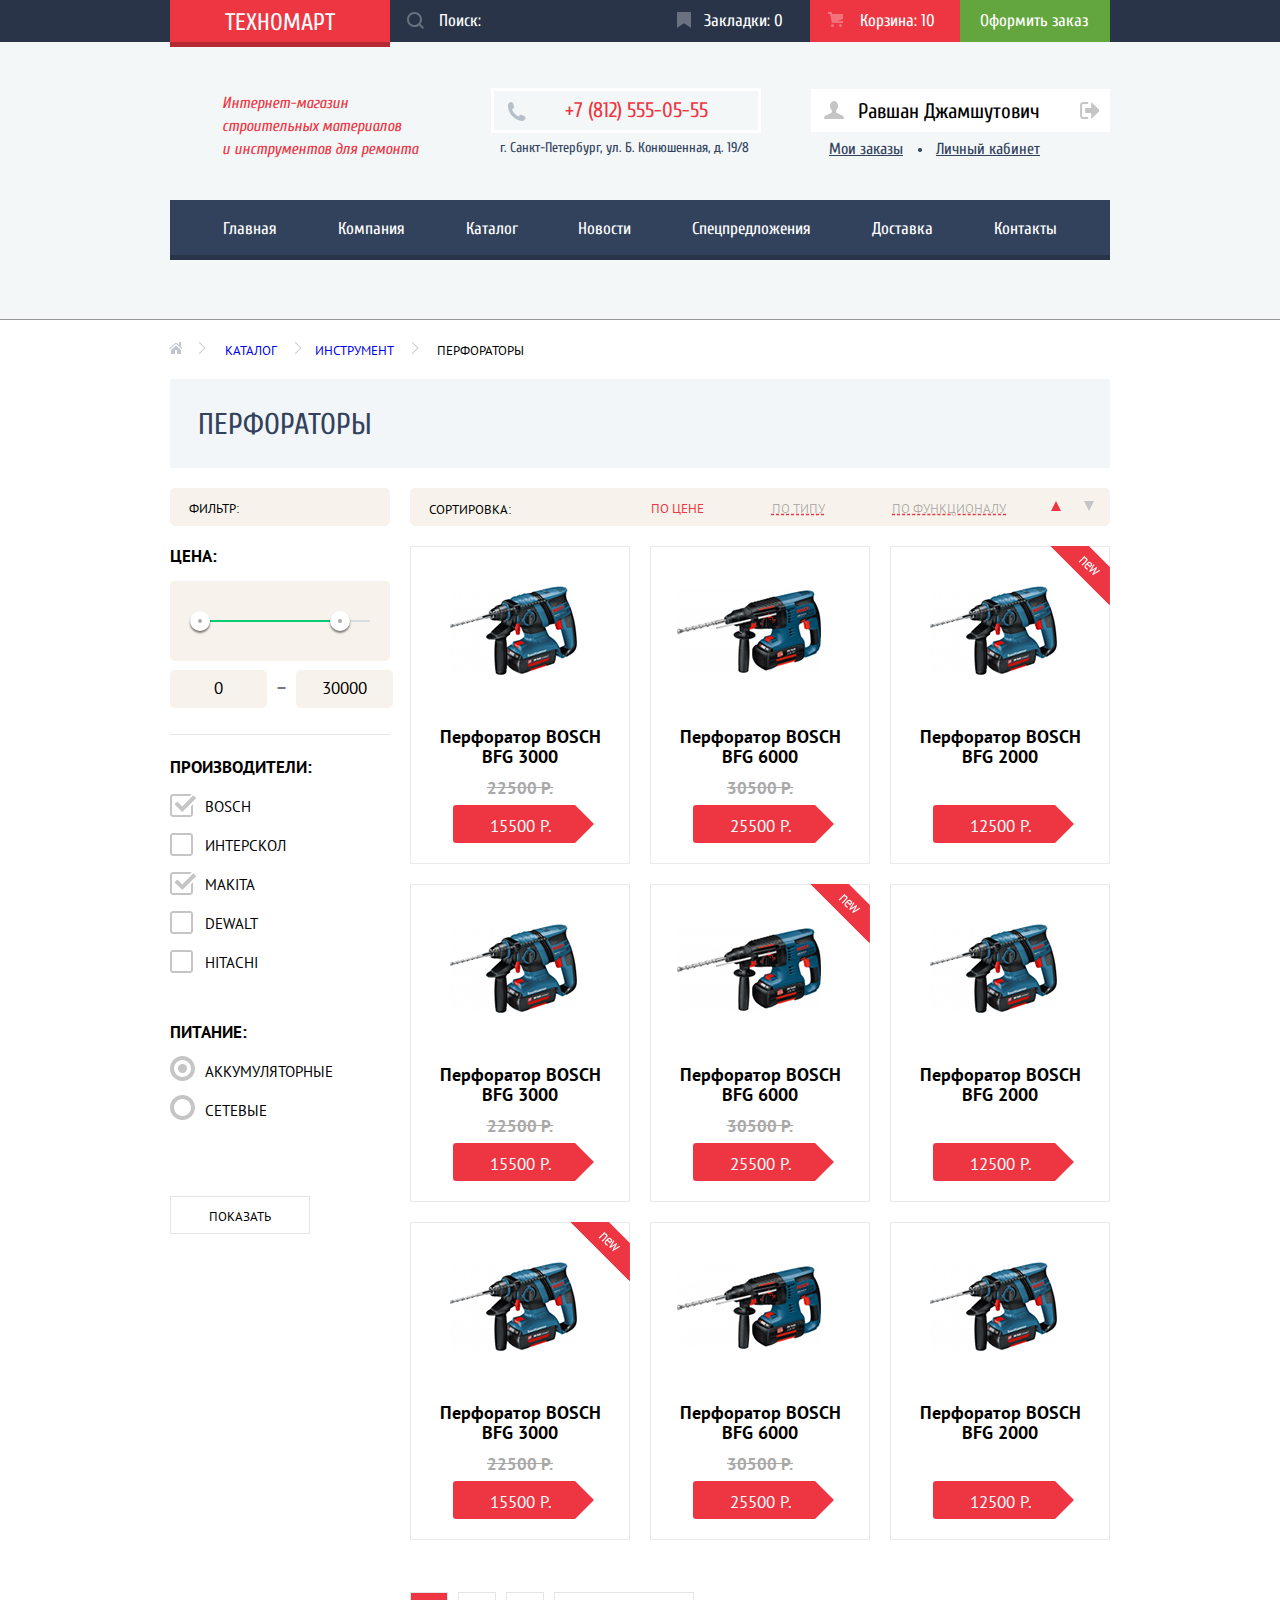
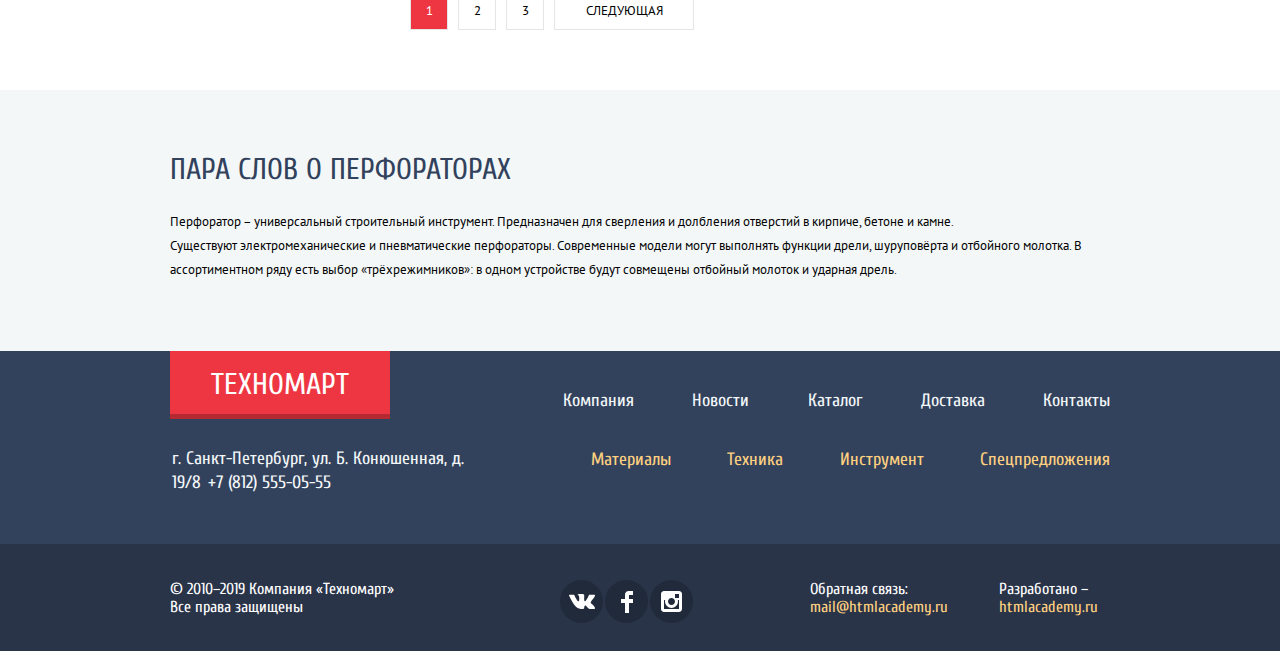
==== commit 6953f547: "защита1" ====
--- a/catalog.html
+++ b/catalog.html
@@ -26,7 +26,7 @@
         <div class="header-center">
           <h1 class="title-description">Интернет-магазин строительных материалов и&nbsp;инструментов для ремонта</h1>
           <div class="header-contacts">
-            <p class="phone-number">+7 (812) 555-05-55</p>
+            <a class="phone-number" href="tel:+78125550555">+7 (812) 555-05-55</a>
             <p class="address">г. Санкт-Петербург, ул. Б. Конюшенная, д. 19/8</p>
           </div>
           <div class="user-corner">
@@ -93,24 +93,39 @@
                 <legend class="filter-title">Производители:</legend>
                 <ul>
                   <li class="filter-producers-option">
-                    <input class="visually-hidden filter-input-checkbox" type="checkbox" name="option-1" id="filter-bosch" value="BOSCH" checked>
-                    <label for="filter-bosch">BOSCH</label>
-                  </li>
-                  <li class="filter-producers-option">
-                    <input class="visually-hidden filter-input-checkbox" type="checkbox" name="option-2" id="filter-interskol" value="Интерскол">
-                    <label for="filter-interskol">Интерскол</label>
-                  </li>
-                  <li class="filter-producers-option">
-                    <input class="visually-hidden filter-input-checkbox" type="checkbox" name="option-3" id="filter-makita" value="Makita" checked>
-                    <label for="filter-makita">Makita</label>
-                  </li>
-                  <li class="filter-producers-option">
-                    <input class="visually-hidden filter-input-checkbox" type="checkbox" name="option-4" id="filter-dewalt" value="DeWalt">
-                    <label for="filter-dewalt">DeWalt</label>
-                  </li>
-                  <li class="filter-producers-option">
-                    <input class="visually-hidden filter-input-checkbox" type="checkbox" name="option-5" id="filter-hitachi" value="Hitachi">
-                    <label for="filter-hitachi">Hitachi</label>
+                    <label>
+                      <input class="visually-hidden filter-input-checkbox" type="checkbox" name="option-1" id="filter-bosch" value="BOSCH" checked>
+                      <span class="check-box"></span>
+                      BOSCH
+                    </label>
+                  </li>
+                  <li class="filter-producers-option">
+                    <label>
+                      <input class="visually-hidden filter-input-checkbox" type="checkbox" name="option-2" id="filter-interskol" value="Интерскол">
+                      <span class="check-box"></span>
+                      Интерскол
+                    </label>
+                  </li>
+                  <li class="filter-producers-option">
+                    <label>
+                      <input class="visually-hidden filter-input-checkbox" type="checkbox" name="option-3" id="filter-makita" value="Makita" checked>
+                      <span class="check-box"></span>
+                      Makita
+                    </label>
+                  </li>
+                  <li class="filter-producers-option">
+                    <label>
+                      <input class="visually-hidden filter-input-checkbox" type="checkbox" name="option-4" id="filter-dewalt" value="DeWalt">
+                      <span class="check-box"></span>
+                      DeWalt
+                    </label>
+                  </li>
+                  <li class="filter-producers-option">
+                    <label for="filter-hitachi">
+                      <input class="visually-hidden filter-input-checkbox" type="checkbox" name="option-5" id="filter-hitachi" value="Hitachi">
+                      <span class="check-box"></span>
+                      Hitachi
+                    </label>
                   </li>
                 </ul>
               </fieldset>
@@ -119,12 +134,18 @@
                 <legend class="filter-title">Питание:</legend>
                 <ul>
                   <li class="filter-power-option">
-                    <input class="visually-hidden filter-input-radio" type="radio" name="option-6" id="filter-battery" value="battery" checked>
-                    <label for="filter-battery">Аккумуляторные</label>
+                    <label>
+                      <input class="visually-hidden filter-input-radio" type="radio" name="option-6" id="filter-battery" value="battery" checked>
+                      <span class="radio-box"></span>
+                      Аккумуляторные
+                    </label>
                   </li>
                   <li class="filter-power-option">
-                    <input class="visually-hidden filter-input-radio" type="radio" name="option-6" id="filter-mains" value="mains">
-                    <label for="filter-mains">Сетевые</label>
+                    <label>
+                      <input class="visually-hidden filter-input-radio" type="radio" name="option-6" id="filter-mains" value="mains">
+                      <span class="radio-box"></span>
+                      Сетевые
+                    </label>
                   </li>
                 </ul>
               </fieldset>
@@ -148,7 +169,6 @@
             </div>
 
             <div class="catalog-products-list">
-            <h2 class="visually-hidden title-second">Список товаров</h2>
               <article class="product">
                 <div class="product-image">
                   <img src="img/bfg-3000.png" width="218" height="170" alt="Перфоратор BOSCH BFG 3000">
@@ -157,7 +177,7 @@
                 <span class="product-old-price">22500 Р.</span>
                 <a class="product-btn" href="#">15500 Р.</a>
                 <div class="product-overlay">
-                  <a class="product-buy" href="#">Купить</a>
+                  <a class="product-buy cart-link" href="#">Купить</a>
                   <a class="product-bookmark" href="#">В закладки</a>
                 </div>
               </article>
@@ -170,7 +190,7 @@
                 <span class="product-old-price">30500 Р.</span>
                 <a class="product-btn" href="#">25500 Р.</a>
                 <div class="product-overlay">
-                  <a class="product-buy" href="#">Купить</a>
+                  <a class="product-buy cart-link" href="#">Купить</a>
                   <a class="product-bookmark" href="#">В закладки</a>
                 </div>
               </article>
@@ -182,7 +202,7 @@
                 <h3 class="product-title">Перфоратор BOSCH BFG 2000</h3>
                 <a class="product-btn no-discount" href="#">12500 Р.</a>
                 <div class="product-overlay">
-                  <a class="product-buy" href="#">Купить</a>
+                  <a class="product-buy cart-link" href="#">Купить</a>
                   <a class="product-bookmark" href="#">В закладки</a>
                 </div>
               </article>
@@ -195,7 +215,7 @@
                 <span class="product-old-price">22500 Р.</span>
                 <a class="product-btn" href="#">15500 Р.</a>
                 <div class="product-overlay">
-                  <a class="product-buy" href="#">Купить</a>
+                  <a class="product-buy cart-link" href="#">Купить</a>
                   <a class="product-bookmark" href="#">В закладки</a>
                 </div>
               </article>
@@ -208,7 +228,7 @@
                 <span class="product-old-price">30500 Р.</span>
                 <a class="product-btn" href="#">25500 Р.</a>
                 <div class="product-overlay">
-                  <a class="product-buy" href="#">Купить</a>
+                  <a class="product-buy cart-link" href="#">Купить</a>
                   <a class="product-bookmark" href="#">В закладки</a>
                 </div>
               </article>
@@ -220,7 +240,7 @@
                 <h3 class="product-title">Перфоратор BOSCH BFG 2000</h3>
                 <a class="product-btn no-discount" href="#">12500 Р.</a>
                 <div class="product-overlay">
-                  <a class="product-buy" href="#">Купить</a>
+                  <a class="product-buy cart-link" href="#">Купить</a>
                   <a class="product-bookmark" href="#">В закладки</a>
                 </div>
               </article>
@@ -233,7 +253,7 @@
                 <span class="product-old-price">22500 Р.</span>
                 <a class="product-btn" href="#">15500 Р.</a>
                 <div class="product-overlay">
-                  <a class="product-buy" href="#">Купить</a>
+                  <a class="product-buy cart-link" href="#">Купить</a>
                   <a class="product-bookmark" href="#">В закладки</a>
                 </div>
               </article>
@@ -246,7 +266,7 @@
                 <span class="product-old-price">30500 Р.</span>
                 <a class="product-btn" href="#">25500 Р.</a>
                 <div class="product-overlay">
-                  <a class="product-buy" href="#">Купить</a>
+                  <a class="product-buy cart-link" href="#">Купить</a>
                   <a class="product-bookmark" href="#">В закладки</a>
                 </div>
               </article>
@@ -258,7 +278,7 @@
                 <h3 class="product-title">Перфоратор BOSCH BFG 2000</h3>
                 <a class="product-btn no-discount" href="#">12500 Р.</a>
                 <div class="product-overlay">
-                  <a class="product-buy" href="#">Купить</a>
+                  <a class="product-buy cart-link" href="#">Купить</a>
                   <a class="product-bookmark" href="#">В закладки</a>
                 </div>
               </article>
@@ -289,7 +309,7 @@
           <div class="footer-contact-left">
             <a class="logo-footer" href="index.html">Техномарт</a>
             <p class="address-footer">г. Санкт-Петербург, ул. Б. Конюшенная, д. 19/8
-            +7 (812) 555-05-55</p>
+            <a class="address-footer" href="tel:+78125550555">+7 (812) 555-05-55</a></p>
           </div>
           <div class="footer-contact-right">
             <div class="footer-contact-top"> 
@@ -354,7 +374,7 @@
       </div>
     </footer>
 
-    <section class="modal modal-cart visually-hidden">
+    <section class="modal modal-cart">
       <h2 class="visually-hidden title-second">Добавление товаров в корзину</h2>
       <p class="modal-cart-description">Товар добавлен в корзину!</p>
       <div class="modal-cart-btn">
@@ -363,5 +383,6 @@
       </div>
       <button class="modal-close" type="button">Закрыть</button>
     </section>
+    <script src="js/catalog-script.js"></script>
   </body>
 </html>--- a/css/style.css
+++ b/css/style.css
@@ -28,9 +28,10 @@
   margin: -1px;
   padding: 0;
 
+  white-space: nowrap;
+
   border: 0;
 
-  white-space: nowrap;
   clip-path: inset(100%);
   clip: rect(0 0 0 0);
   overflow: hidden;
@@ -84,12 +85,9 @@
   position: relative;
 
   width: 220px;
-  padding-top: 10px;
-  padding-right: 0px;
-  padding-bottom: 8px;
-  padding-left: 0px;
-  
-  font-family: "Cuprum", Arial, sans-serif;
+  padding-top: 11px;
+  padding-bottom: 7px;
+  
   font-size: 24px;
   line-height: 24px;
   color: #FFFFFF;
@@ -125,14 +123,14 @@
   padding-top: 12px;
   padding-right: 0px;
   padding-bottom: 12px;
-  padding-left: 50px;
+  padding-left: 49px;
 
   font-size: 17px;
   line-height: 18px;
-  color: #FFFFFF;
+  color: #000000;
   
   background-color: #293449;
-  background-image: url("../img/icon-search-1.png"); 
+  background-image: url("../img/icon-search1.svg"); 
   background-repeat: no-repeat;
   background-position: 17px 12px;
   border: none;
@@ -142,13 +140,13 @@
 
 .form-search input[type="search"]:hover {
   background-color: #212A3A;
-  background-image: url("../img/icon-search-2.png"); 
-  background-repeat: no-repeat;
-  background-position: 13px 10px;
+  background-image: url("../img/icon-search2.svg"); 
+  background-repeat: no-repeat;
+  background-position: 17px 12px;
 }
 
 .form-search input[type="search"]:active {
-  background-image: url("../img/icon-search-3.png"); 
+  background-image: url("../img/icon-search3.svg"); 
   background-repeat: no-repeat;
   background-position: 13px 10px;
 }
@@ -157,7 +155,7 @@
   color: #000000;
 
   background-color: #FFFFFF;
-  background-image: url("../img/icon-search-4.png"); 
+  background-image: url("../img/icon-search4.svg"); 
   background-repeat: no-repeat;
   background-position: 17px 12px;
 }
@@ -202,9 +200,9 @@
 
   width: 105px;
   padding-top: 12px;
-  padding-right: 0px;
+  padding-right: 1px;
   padding-bottom: 12px;
-  padding-left: 45px;
+  padding-left: 44px;
 }
 
 .bookmarks::before {
@@ -216,7 +214,7 @@
 
   width: 14px;
   height: 16px;
-  margin-top: -10px;
+  margin-top: -9px;
   
   background-image: url("../img/icon-bookmark.svg");
   background-repeat: no-repeat;
@@ -244,7 +242,7 @@
 
   width: 15px;
   height: 15px;
-  margin-top: -10px;
+  margin-top: -9px;
   
   background-image: url("../img/icon-cart.svg");
   background-repeat: no-repeat;
@@ -288,11 +286,10 @@
 }
 
 .order {
-  width: 150px;
+  width: 130px;
   padding-top: 12px;
   padding-bottom: 12px;
-
-  text-align: center;
+  padding-left: 20px;
 
   background-color: #63a63e;
 }
@@ -339,10 +336,12 @@
 
 .header-contacts .phone-number {
   position: relative;
-
+  
+  display: block;
   width: 146px;
   margin: 0;
   margin-bottom: 3px;
+  margin-top: -1px;
   padding-top: 9px;
   padding-left: 71px;
   padding-bottom: 9px;
@@ -417,11 +416,11 @@
   
   position: absolute;
   top: 50%;
-  left: 14px;
+  left: 13px;
 
   width: 20px;
   height: 17px;
-  margin-top: -10px;
+  margin-top: -9px;
   
   background-image: url("../img/icon-login.svg");
   background-repeat: no-repeat;
@@ -444,7 +443,7 @@
 }
 
 .login:hover::before {
-  background-image: url("../img/icon-login-2.svg");
+  background-image: url("../img/icon-login-hover.svg");
   background-repeat: no-repeat;
   background-position: 0 0;
 }
@@ -479,9 +478,9 @@
 
 .site-navigation a {
   display: block;
-  padding-top: 22px;
+  padding-top: 20px;
   padding-right: 30px;
-  padding-bottom: 16px;
+  padding-bottom: 18px;
   padding-left: 30px;
 
   font-size: 17px;
@@ -532,7 +531,7 @@
   margin-top: 21px;
   margin-right: 0px;
   margin-bottom: 12px;
-  margin-left: 23px;
+  margin-left: 22px;
 
   font-size: 24px;
   line-height: 30px;
@@ -543,7 +542,7 @@
 .promo-btn {
   display: flex;
   justify-content: center;
-  align-items: center;
+  
   width: 135px;
   margin-bottom: 22px;
   margin-left: 25px;
@@ -562,11 +561,14 @@
 .promo-btn:hover {
   background-color: rgba(0, 0, 0, 0.2);
 }
+
 .promo-btn:hover:active {
   background-color: rgba(0, 0, 0, 0.3);
 }
 
 .promo-block-materials {
+  position: relative;
+
   background-color: #FFBF47;
   background-image: url("../img/icon-1.svg");
   background-repeat: no-repeat;
@@ -617,15 +619,13 @@
 
 .slider-left-btn {
   position: absolute;
-  top: 50%;
-  left: 25px;
+  top: 114px;
+  left: 26px;
   z-index: 1;
 
   width: 22px;
   height: 40px;
 
-  margin-top: -20px;
-
   background-image: url("../img/icon-left.svg");
   background-repeat: no-repeat;
   background-position: 0 0;
@@ -635,13 +635,12 @@
 
 .slider-right-btn {
   position: absolute;
-  top: 50%;
-  right: 25px;
+  top: 114px;
+  right: 22px;
   z-index: 1;
   
   width: 22px;
   height: 40px;
-  margin-top: -20px;
   
   background-image: url("../img/icon-right.svg");
   background-repeat: no-repeat;
@@ -668,9 +667,9 @@
 
 .promo-slider-title {
   margin: 0;
-  margin-bottom: 5px;
-  padding-top: 26px;
-  padding-left: 24px;
+  margin-bottom: 1px;
+  padding-top: 23px;
+  padding-left: 23px;
 
   font-size: 36px;
   line-height: 36px;
@@ -680,7 +679,7 @@
 }
 
 .promo-slider-description {
-  padding-left: 24px; 
+  padding-left: 25px; 
 
   font-size: 18px;
   line-height: 24px;
@@ -693,8 +692,7 @@
   align-items: center;
   
   width: 195px;
-  margin: 0;
-  margin-top: 114px;
+  margin-top: 121px;
   margin-left: 25px;
   padding-top: 10px;
   padding-bottom: 10px; 
@@ -746,7 +744,7 @@
   margin: 0;
   padding: 0;
   padding-top: 6px;
-  padding-bottom: 2px;
+  padding-bottom: 3px;
 
   background-color: #F9F5F0;
 }
@@ -774,9 +772,10 @@
 
 .products-list {
   display: flex;
+  flex-wrap: wrap;
   justify-content: space-between;
   margin: 0;
-  margin-top: 21px;
+  margin-top: 20px;
   margin-bottom: 21px;
   padding: 0;
 }
@@ -784,7 +783,6 @@
 .product {
   position: relative;
 
-  display: inline-block;
   width: 218px;
   margin-right: 20px;
   
@@ -793,14 +791,14 @@
   border: 1px solid #EAEAEA;
 }
 
-.products-list .product:nth-child(4) {
+.products-list .product:nth-child(4n) {
   margin-right: 0;
 }
 
 .product-title {
-  margin-top: auto;
+  margin: 0;
+  margin-top: 2px;
   margin-right: 25px;
-  margin-bottom: auto;
   margin-left: 25px;
 
   font-family: "PT Sans", Arial, sans-serif;
@@ -812,7 +810,7 @@
 
 .product-old-price {
   display: block;
-  margin-top: 14px;
+  margin-top: 12px;
 
   font-family: "PT Sans", Arial, sans-serif;
   font-size: 17px;
@@ -829,22 +827,20 @@
   display: flex;
   justify-content: center;
   align-items: center;
-  width: 81px;
+  width: 80px;
   margin-top: 8px;
   margin-bottom: 20px;
-  margin-left: 41px;
-
-  padding-top: 10px;
-  padding-right: 30px;
-  padding-bottom: 10px;
-  padding-left: 30px;
+  margin-left: 42px;
+  padding-top: 12px;
+  padding-right: 32px;
+  padding-bottom: 8px;
+  padding-left: 28px;
 
   font-family: "PT Sans", Arial, sans-serif;
   font-size: 17px;
   line-height: 18px;
   color: #FFFFFF;
   text-transform: uppercase;
-  font-weight: bold;
 
   background-color: #EE3643;
   border-radius: 3px;
@@ -865,7 +861,7 @@
 }
 
 .no-discount {
-  margin-top: 40px;
+  margin-top: 38px;
 }
 
 .flag-new::after {
@@ -906,7 +902,6 @@
   width: 129px;
   margin: 0 auto;
   margin-bottom: 7px;
-
   padding-top: 7px;
   padding-right: 0px;
   padding-bottom: 7px;
@@ -958,7 +953,7 @@
 }
 
 .product-overlay .product-buy:hover::before,
-.product-overlay .product-buy:active::before  {
+.product-overlay .product-buy:active::before {
   opacity: 1;
 }
 
@@ -1007,6 +1002,7 @@
   width: 220px;
   height: 145px;
   margin-top: 20px;
+  vertical-align: middle;
 }
 
 .producers-img:hover {
@@ -1014,11 +1010,11 @@
 }
 
 .producers-img:active {
-  box-shadow: 0 4px 10px 0 rgba(41,52,73,0.50);
+  box-shadow: 0 4px 10px 0 rgba(41, 52, 73, 0.5);
 }
 
 .service {
-  padding-top: 67px;
+  padding-top: 65px;
 
   background-color: #F3F7F8;
 }
@@ -1046,7 +1042,7 @@
   margin-right: 0px;
   margin-bottom: 54px;
   margin-left: 0px;
-  padding-bottom: 98px;
+  padding-bottom: 99px;
 }
 
 .service-slider::after {
@@ -1122,10 +1118,11 @@
   
   display: none;
   width: 620px;
+  height: 285px;
 
   background-image: url("../img/slider-delivery.png");
   background-repeat: no-repeat;
-  background-position: 140px 0;
+  background-position: 151px 27px;
 }
 
 .slider-delivery {
@@ -1143,10 +1140,11 @@
   
   display: none;
   width: 620px;
+  height: 285px;
 
   background-image: url("../img/slider-guarantee.png");
   background-repeat: no-repeat;
-  background-position: 100% 0%;
+  background-position: 235px 5px;
 }
 
 .service-guarantee {
@@ -1164,10 +1162,11 @@
 
   display: none;
   width: 620px;
+  height: 285px;
 
   background-image: url("../img/slider-credit.png");
   background-repeat: no-repeat;
-  background-position: 100% 0%;
+  background-position: 155px 3px;
 }
 
 .service-credit {
@@ -1182,9 +1181,8 @@
   display: flex;
   justify-content: center;
   align-items: center;
-  
   width: 195px;
-  margin-top: 26px;
+  margin-top: 25px;
   padding-top: 10px;
   padding-bottom: 10px;
 }
@@ -1198,7 +1196,6 @@
 .company-contacts {
   display: flex;
   justify-content: space-between;
- 
   margin-bottom: 86px;
   padding-top: 26px;
 }
@@ -1356,6 +1353,7 @@
 
 .address-footer {
   width: 324px;
+  padding: 0;
   margin: 0;
   margin-top: 33px;
   margin-bottom: 49px;
@@ -1447,8 +1445,8 @@
   width: 133px;
   margin: 0;
   margin-right: 117px;
+  margin-left: 155px;
   padding: 0;
-  margin-left: 155px;
 
   list-style: none;
 }
@@ -1481,40 +1479,6 @@
   margin: 0;
 }
 
-.modal-login {
-  font-size: 18px;
-  line-height: 18px;
-  color: #000000;
-}
-
-::-webkit-input-placeholder {
-  font-family: "PT Sans", Arial, sans-serif;
-  font-size: 13px;
-  line-height: 18px;
-  color: #A9A9A9;
-}
-
-::-moz-placeholder {
-  font-family: "PT Sans", Arial, sans-serif;
-  font-size: 13px;
-  line-height: 18px;
-  color: #A9A9A9;
-}
-
-:-moz-placeholder {
-  font-family: "PT Sans", Arial, sans-serif;
-  font-size: 13px;
-  line-height: 18px;
-  color: #A9A9A9;
-}
-
-:-ms-input-placeholder {
-  font-family: "PT Sans", Arial, sans-serif;
-  font-size: 13px;
-  line-height: 18px;
-  color: #A9A9A9;
-}
-
 /* стили каталога */
 
 .catalog-cart {
@@ -1528,6 +1492,7 @@
   flex-wrap: wrap;
   width: 299px;
   margin-left: 20px;
+  margin-bottom: -1px;
 }
 
 .my-account {
@@ -1588,8 +1553,10 @@
 }
 
 .profile {
+  width: 250px;
   margin-top: 6px;
   padding-left: 18px;
+  padding-right: 18px;
 }
 
 .my-profile {
@@ -1637,8 +1604,8 @@
   width: 380px;
   margin: 0;
   padding: 0;
-  padding-top: 20px;
-  padding-bottom: 20px;
+  padding-top: 22px;
+  padding-bottom: 18px;
 
   font-family: "PT Sans", Arial, sans-serif;
   font-size: 13px;
@@ -1727,15 +1694,18 @@
 
 .perforators-background {
   margin-bottom: 20px;
+  margin-top: 1px;
 
   background-color: #F2F6F8;
 }
 
 .perforators-background .title-second {
   margin: 0;
-  padding-top: 29.5px;
-  padding-bottom: 29.5px;
+  padding-top: 31px;
+  padding-bottom: 28px;
   padding-left: 28px;
+
+  font-weight: normal;
 }
 
 .catalog-content {
@@ -1761,21 +1731,21 @@
 .catalog-sorting {
   display: flex;
   width: 681px;
-  padding-top: 12px;
-  padding-bottom: 8px;
+  padding-top: 13px;
+  padding-bottom: 7px;
   padding-left: 19px;
 }
 
 .sorting {
   margin: 0;
-  margin-right: 138px;
+  margin-right: 140px;
 }
 
 .sorting-links {
   display: flex;
   justify-content: space-between;
   width: 355px;
-  margin-right: 47px;
+  margin-right: 45px;
 }
 
 .sorting-link {
@@ -1845,8 +1815,9 @@
   display: flex;
   justify-content: space-between;
   flex-wrap: wrap;
-  margin: 0;
-  margin-top: 21px;
+  width: 700px;
+  margin: 0;
+  margin-top: 20px;
   margin-bottom: 21px;
   padding: 0;
 }
@@ -1854,7 +1825,6 @@
 .catalog-products-list .product {
   position: relative;
 
-  display: inline-block;
   width: 218px;
   margin-bottom: 20px;
   margin-right: 20px;
@@ -1864,9 +1834,7 @@
   border: 1px solid #EAEAEA;
 }
 
-.catalog-products-list .product:nth-child(4),
-.catalog-products-list .product:nth-child(7),
-.catalog-products-list .product:nth-child(10) {
+.catalog-products-list .product:nth-child(3n) {
   margin-right: 0px;
 }
 
@@ -1923,16 +1891,16 @@
 
 .value-left {
   position: absolute;
-  z-index: 2;
   top: 30px;
   left: 20px;
+  z-index: 2;
 }
 
 .value-right {
   position: absolute;
-  z-index: 2;
   top: 30px;
   right: 40px;
+  z-index: 2;
 }
 
 .line-long {
@@ -1985,6 +1953,8 @@
 }
 
 .numbers input::-webkit-input-placeholder {
+  padding-left: 15px;
+
   font-family: "PT Sans", Arial, sans-serif;
   font-size: 17px;
   line-height: 18px;
@@ -1993,14 +1963,18 @@
 }
 
 .numbers input::-moz-placeholder {
+  padding-left: 15px;
+
   font-family: "PT Sans", Arial, sans-serif;
   font-size: 17px;
   line-height: 18px;
   color: #000000;
-  text-align: center; 
+  text-align: center;
 }
 
 .numbers input:-moz-placeholder {
+  padding-left: 15px;
+
   font-family: "PT Sans", Arial, sans-serif;
   font-size: 17px;
   line-height: 18px;
@@ -2009,6 +1983,8 @@
 }
 
 .numbers input:-ms-input-placeholder {
+  padding-left: 15px;
+
   font-family: "PT Sans", Arial, sans-serif;
   font-size: 17px;
   line-height: 18px;
@@ -2063,116 +2039,109 @@
   user-select: none;
 }
 
-.filter-input-checkbox + label::before {
-  content: "";
-
+.check-box {
   position: absolute;
   top: -3px;
   left: -35px;
 
-  width: 20px;
-  height: 20px;
-
-  border: 2px solid #C5C5C5;
-  border-radius: 5px;
-}
-
-.filter-input-checkbox:checked + label::after {
-  content: "";
-
-  position: absolute;
-  top: -7px;
-  left: -26px;
-
-  width: 8px;
-  height: 15px;
-
-  border-right: 5px solid #C5C5C5;
-  border-bottom: 5px solid #C5C5C5;
-  box-shadow: 2px 0 0 0 #FFFFFF, inset -2px 0 0 0 #FFFFFF;
-
-  transform: rotate(45deg);
-}
-
-.filter-input-checkbox:hover + label:hover::before {
-  border: 2px solid #B5B5B5;
-}
-
-.filter-input-checkbox:hover + label:hover::after {
-  border-right: 5px solid #B5B5B5;
-  border-bottom: 5px solid #B5B5B5;
-}
-
-.filter-input-checkbox:disabled + label:disabled::before {
-  border: 2px solid #E9E9E9;
-}
-
-.filter-input-checkbox:disabled + label:disabled::after {
-  border-right: 5px solid #E9E9E9;
-  border-bottom: 5px solid #E9E9E9;
-}
-
-.filter-producers-option label:disabled,
-.filter-power-option label:disabled {
-  color: rgba(0, 0, 0, 0.3);
+  width: 27px;
+  height: 23px;
+
+  background-image: url("../img/checkbox-off.svg");
+  background-position: 0 0;
+  background-repeat: no-repeat;
+}
+
+.filter-input-checkbox:checked + .check-box {
+  background-image: url("../img/checkbox-on.svg");
+}
+
+.filter-input-checkbox:hover + .check-box {
+  background-image: url("../img/checkbox-off-hover.svg");
+}
+
+.filter-input-checkbox:checked:hover + .check-box {
+  background-image: url("../img/checkbox-on-hover.svg");
+}
+
+.filter-input-checkbox:focus + .check-box {
+  background-image: url("../img/checkbox-off-hover.svg");
+}
+
+.filter-input-checkbox:checked:focus + .check-box {
+  background-image: url("../img/checkbox-on-hover.svg");
+}
+
+.filter-input-checkbox:disabled + .check-box {
+  background-image: url("../img/checkbox-off-dsbl.svg");
+}
+
+.filter-input-checkbox:checked:disabled + .check-box {
+  background-image: url("../img/checkbox-on-dsbl.svg");
+}
+
+.filter-input-checkbox:disabled label {
+  color: rgba(0, 0, 0, 0.4);
+}
+
+.filter-input-checkbox:checked:disabled label {
+  color: rgba(0, 0, 0, 0.4);
 }
 
 .filter-power {
   margin-top: 25px;
-  margin-bottom: 58px;
+  margin-bottom: 56px;
 }
 
 .filter-power .filter-title {
   margin-bottom: 15px;
 }
 
-.filter-input-radio + label::before {
-  content: "";
-
-  position: absolute;
-  top: -7px;
-  left: -37px;
-
-  width: 18px;
-  height: 18px;
-  
-  border: 4px solid #C5C5C5;
-  border-radius: 50%;
-}
-
-.filter-input-radio:checked + label::after {
-  content: "";
-
-  position: absolute;
-  top: 2px;
-  left: -28px;
-
-  width: 8px;
-  height: 8px;
-
-  background-color: #C5C5C5;
-  border-radius: 50%;
-}
-
-.filter-input-radio:hover + label:hover::before {
-  border: 4px solid #B5B5B5;
-}
-
-.filter-input-radio:hover + label:hover::after {
-  background-color: #B5B5B5;
-}
-
-.filter-input-radio:disabled + label:disabled::before {
-  border: 4px solid #E9E9E9;
-}
-
-.filter-input-radio:disabled + label:disabled::after {
-  background-color: #E9E9E9;
+.radio-box {
+  position: absolute;
+  top: -6px;
+  left: -35px;
+
+  width: 25px;
+  height: 25px;
+
+  background-image: url("../img/radio-off.svg");
+  background-position: 0 0;
+  background-repeat: no-repeat;
+}
+
+.filter-input-radio:checked + .radio-box {
+  background-image: url("../img/radio-on.svg");
+}
+
+.filter-input-radio:hover + .radio-box {
+  background-image: url("../img/radio-off-hover.svg");
+}
+
+.filter-input-radio:checked:hover + .radio-box {
+  background-image: url("../img/radio-on-hover.svg");
+}
+
+.filter-input-radio:focus + .radio-box {
+  background-image: url("../img/radio-off-hover.svg");
+}
+
+.filter-input-radio:checked:focus + .radio-box {
+  background-image: url("../img/radio-on-hover.svg");
+}*/
+
+.filter-input-radio:disabled + .radio-box {
+  background-image: url("../img/radio-off-dsbl.svg");
+}
+
+.filter-input-radio:checked:disabled + .radio-box {
+  background-image: url("../img/radio-on-dsbl.svg");
 }
 
 .filter-show-bnt {
   width: 140px;
   height: 38px;
+  padding-top: 5px;
 
   font-family: "PT Sans", Arial, sans-serif;
   font-size: 13px;
@@ -2197,7 +2166,7 @@
   justify-content: space-between;
   width: 284px;
   margin: 0;
-  margin-top: 30px;
+  margin-top: 32px;
   margin-bottom: 60px;
 }
 
@@ -2205,8 +2174,8 @@
   display: flex;
   justify-content: center;
   align-items: center;
-  width: 38px;
-  height: 38px;
+  width: 36px;
+  height: 36px;
 
   font-family: "PT Sans", Arial, sans-serif;
   font-size: 13px;
@@ -2225,8 +2194,8 @@
 }
 
 .next {
-  width: 140px;
-  height: 38px;
+  width: 138px;
+  height: 36px;
 }
 
 .pagination-link:hover {
@@ -2246,28 +2215,124 @@
 .catalog-about-us .title-second {
   margin: 0;
   margin-bottom: 25px;
-  padding-top: 64px;
+  padding-top: 65px;
 }
 
 .company-contacts-description {
   width: 930px;
   margin: 0;
   padding: 0;
+
+  font-family: "PT Sans", Arial, sans-serif;
+  font-size: 13px;
+  line-height: 24px;
+  color: #000000;
+}
+
+@keyframes bounce {
+  0% {
+    transform: translateY(-2000px);
+  }
+
+  70% {
+    transform: translateY(30px);
+  }
+
+  90% {
+    transform: translateY(-10px);
+  }
+
+  100% {
+    transform: translateY(0);
+  }
+}
+
+@keyframes shake {
+  0%,
+  100% {
+    transform: translateX(0);
+  }
+
+  10%,
+  30%,
+  50%,
+  70%,
+  90% {
+    transform: translateX(-10px);
+  }
+
+  20%,
+  40%,
+  60%,
+  80% {
+    transform: translateX(10px);
+  }
 }
 
 .modal {
   position: fixed;
+  z-index: 100;
+
+  display: none;
   
   color: #000000;
 
   background-color: #FFFFFF;
+}
+
+.modal-close {
+  position: absolute;
+  top: 10px;
+  right: 10px;
+  z-index: 5;
+  
+  width: 21px;
+  height: 21px;
+
+  font-size: 0;
+
+  background-color: transparent;
+  border: 0;
+
+  cursor: pointer;
+}
+
+.modal-close::before,
+.modal-close::after {
+  content: "";
+
+  position: absolute;
+  top: 10px;
+  left: 2px;
+
+  width: 19px;
+  height: 3px;
+
+  background-color: #EE3643;
+}
+
+.modal-close::before {
+  transform: rotate(45deg);
+}
+
+.modal-close::after {
+  transform: rotate(-45deg);
+}
+
+.modal-show {
+  display: block;
+
+  animation: bounce 0.6s;
+}
+
+.modal-error {
+  animation: shake 0.6s;
 }
 
 .modal-write-us {
   top: 120px;
   left: 50%;
   
-  display: block;
   width: 620px;
   margin: 0;
   margin-left: -320px;
@@ -2277,7 +2342,7 @@
   line-height: 18px;
 
   border-top: 7px solid #FF5357;
-  box-shadow: 0 20px 40px 0 rgba(0,0,0,0.75);
+  box-shadow: 0 20px 40px 0 rgba(0, 0, 0, 0.75);
 }
 
 .message {
@@ -2316,27 +2381,30 @@
   border-radius: 3px;
 }
 
-.write input::-webkit-input-placeholder {
+.message input::-webkit-input-placeholder {
+  padding-top: 10px;
+
   font-family: "PT Sans", Arial, sans-serif;
   font-size: 13px;
   line-height: 18px;
   color: #A9A9A9; 
 }
-.write input::-moz-placeholder {
+
+.message input::-moz-placeholder {
   font-family: "PT Sans", Arial, sans-serif;
   font-size: 13px;
   line-height: 18px;
-  color: #A9A9A9; 
-}
-
-.write input:-moz-placeholder {
+  color: #A9A9A9;
+}
+
+.message input:-moz-placeholder {
   font-family: "PT Sans", Arial, sans-serif;
   font-size: 13px;
   line-height: 18px;
   color: #A9A9A9;
 }
 
-.write input:-ms-input-placeholder {
+.message input:-ms-input-placeholder {
   font-family: "PT Sans", Arial, sans-serif;
   font-size: 13px;
   line-height: 18px;
@@ -2358,6 +2426,34 @@
   border-radius: 3px;
 }
 
+.message textarea::-webkit-input-placeholder {
+  font-family: "PT Sans", Arial, sans-serif;
+  font-size: 13px;
+  line-height: 18px;
+  color: #A9A9A9; 
+}
+
+.message textarea::-moz-placeholder {
+  font-family: "PT Sans", Arial, sans-serif;
+  font-size: 13px;
+  line-height: 18px;
+  color: #A9A9A9; 
+}
+
+.message textarea:-moz-placeholder {
+  font-family: "PT Sans", Arial, sans-serif;
+  font-size: 13px;
+  line-height: 18px;
+  color: #A9A9A9;
+}
+
+.message textarea:-ms-input-placeholder {
+  font-family: "PT Sans", Arial, sans-serif;
+  font-size: 13px;
+  line-height: 18px;
+  color: #A9A9A9;
+}
+
 .send-btn {
   padding-top: 37px;
   padding-right: 81px;
@@ -2374,44 +2470,8 @@
   width: 460px;
   padding-top: 10px;
   padding-bottom: 10px;
-}
-
-.modal-close {
-  position: absolute;
-  top: 10px;
-  right: 10px;
-  
-  width: 21px;
-  height: 21px;
-
-  font-size: 0;
-
-  background-color: transparent;
-  border: 0;
-
-  cursor: pointer;
-}
-
-.modal-close::before,
-.modal-close::after {
-  content: "";
-
-  position: absolute;
-  top: 10px;
-  left: 2px;
-
-  width: 19px;
-  height: 3px;
-
-  background-color: #EE3643;
-}
-
-.modal-close::before {
-  transform: rotate(45deg);
-}
-
-.modal-close::after {
-  transform: rotate(-45deg);
+
+  border: none;
 }
 
 .modal-map {
@@ -2427,12 +2487,18 @@
   box-shadow: 0 0 14px 1px rgba(47, 42, 43, 0.5);
 }
 
+.modal-map iframe {
+  position: relative;
+  z-index: 2;
+
+  border: none;
+}
+
 .modal-cart {
   top: 120px;
   left: 50%;
   z-index: 100;
   
-  display: block;
   width: 620px;
   margin: 0;
   margin-left: -320px;
@@ -2440,7 +2506,7 @@
 
   background-color: #FFFFFF;
   border-top: 7px solid #FF5357;
-  box-shadow: 0 20px 40px 0 rgba(0,0,0,0.75);
+  box-shadow: 0 20px 40px 0 rgba(0, 0, 0, 0.75);
 }
 
 .modal-cart-description {
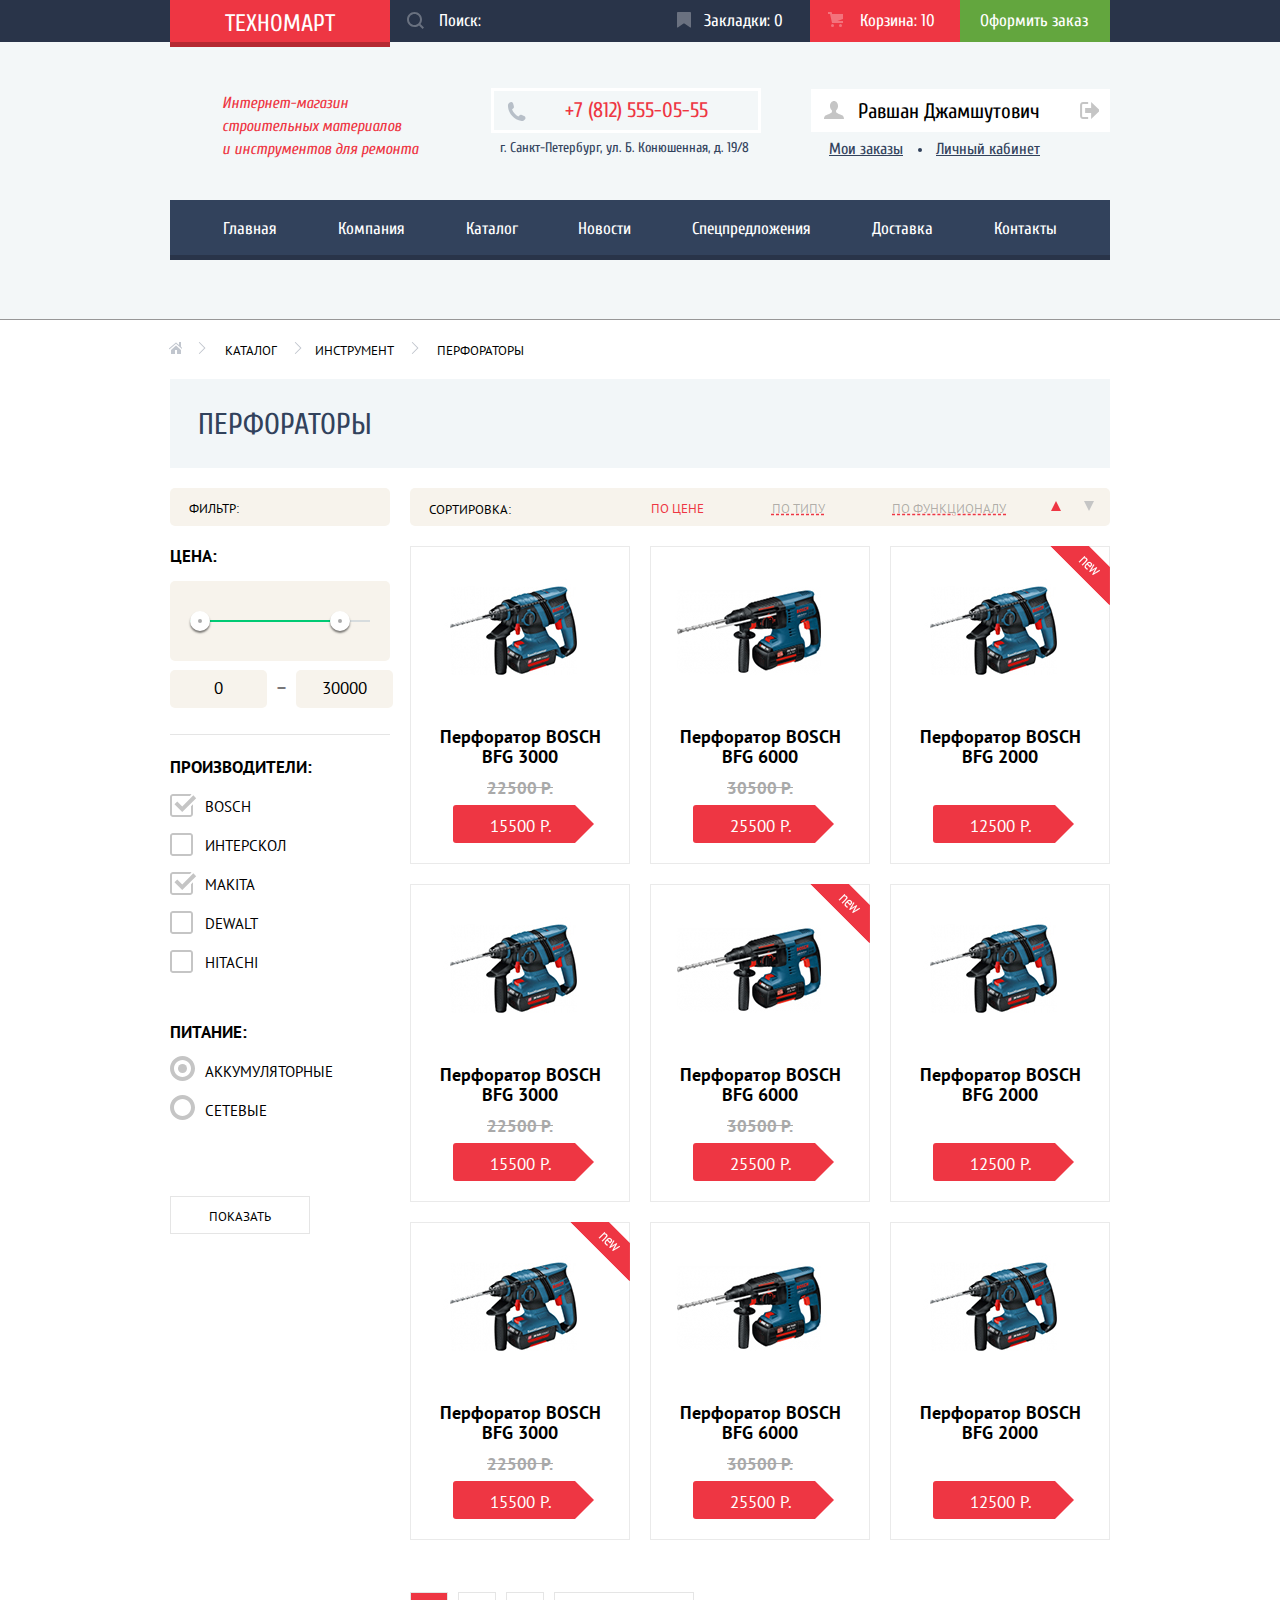
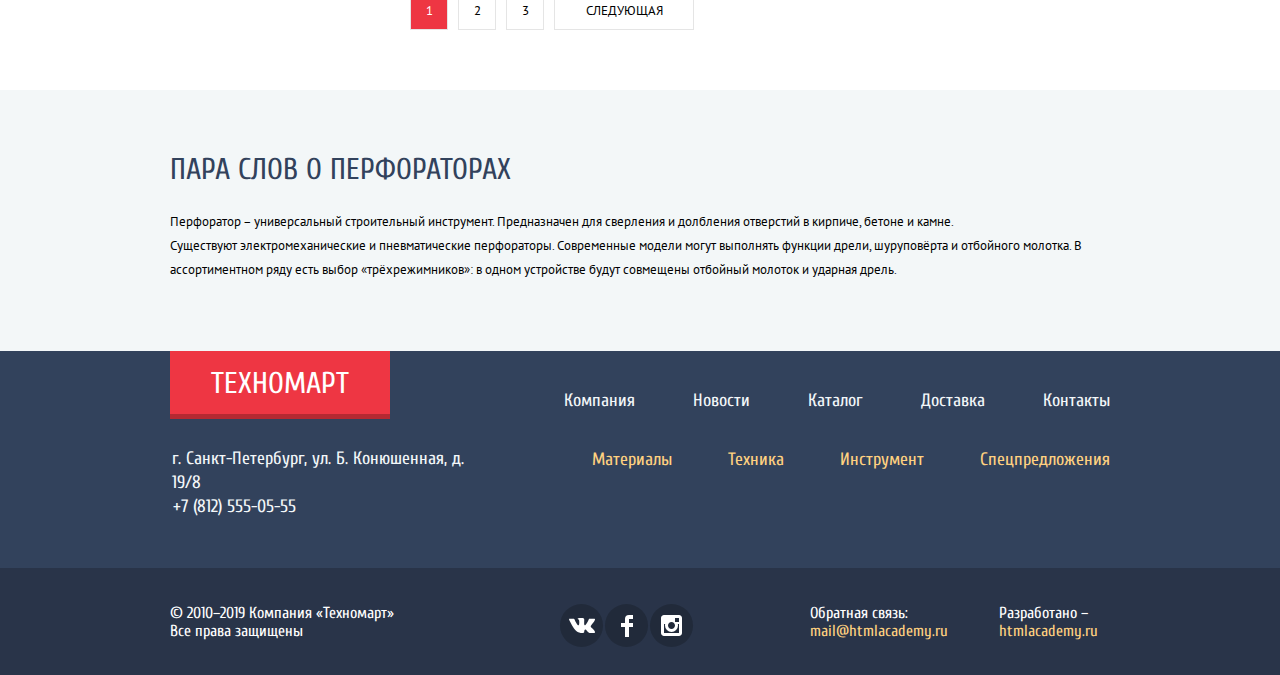
==== commit b7caa83c: "2 попытка защиты" ====
--- a/catalog.html
+++ b/catalog.html
@@ -2,10 +2,11 @@
 <html lang="ru">
   <head>
     <meta charset="utf-8">
+    <meta name="viewport" content="width=device-width, initial-scale=1.0">
     <title>Каталог</title>
     <link href="https://fonts.googleapis.com/css?family=Cuprum:400,400i,700,700i%7CPT+Sans:400,700&amp;subset=cyrillic" rel="stylesheet">
     <link href="css/normalize.css" rel="stylesheet">
-    <link href="css/style.css" rel="stylesheet">
+    <link href="css/style-min.css" rel="stylesheet">
   </head>
   <body>
     <header class="main-header">
@@ -177,7 +178,7 @@
                 <span class="product-old-price">22500 Р.</span>
                 <a class="product-btn" href="#">15500 Р.</a>
                 <div class="product-overlay">
-                  <a class="product-buy cart-link" href="#">Купить</a>
+                  <a class="product-buy cart-link" href="purchase.html">Купить</a>
                   <a class="product-bookmark" href="#">В закладки</a>
                 </div>
               </article>
@@ -190,7 +191,7 @@
                 <span class="product-old-price">30500 Р.</span>
                 <a class="product-btn" href="#">25500 Р.</a>
                 <div class="product-overlay">
-                  <a class="product-buy cart-link" href="#">Купить</a>
+                  <a class="product-buy cart-link" href="purchase.html">Купить</a>
                   <a class="product-bookmark" href="#">В закладки</a>
                 </div>
               </article>
@@ -202,7 +203,7 @@
                 <h3 class="product-title">Перфоратор BOSCH BFG 2000</h3>
                 <a class="product-btn no-discount" href="#">12500 Р.</a>
                 <div class="product-overlay">
-                  <a class="product-buy cart-link" href="#">Купить</a>
+                  <a class="product-buy cart-link" href="purchase.html">Купить</a>
                   <a class="product-bookmark" href="#">В закладки</a>
                 </div>
               </article>
@@ -215,7 +216,7 @@
                 <span class="product-old-price">22500 Р.</span>
                 <a class="product-btn" href="#">15500 Р.</a>
                 <div class="product-overlay">
-                  <a class="product-buy cart-link" href="#">Купить</a>
+                  <a class="product-buy cart-link" href="purchase.html">Купить</a>
                   <a class="product-bookmark" href="#">В закладки</a>
                 </div>
               </article>
@@ -228,7 +229,7 @@
                 <span class="product-old-price">30500 Р.</span>
                 <a class="product-btn" href="#">25500 Р.</a>
                 <div class="product-overlay">
-                  <a class="product-buy cart-link" href="#">Купить</a>
+                  <a class="product-buy cart-link" href="purchase.html">Купить</a>
                   <a class="product-bookmark" href="#">В закладки</a>
                 </div>
               </article>
@@ -240,7 +241,7 @@
                 <h3 class="product-title">Перфоратор BOSCH BFG 2000</h3>
                 <a class="product-btn no-discount" href="#">12500 Р.</a>
                 <div class="product-overlay">
-                  <a class="product-buy cart-link" href="#">Купить</a>
+                  <a class="product-buy cart-link" href="purchase.html">Купить</a>
                   <a class="product-bookmark" href="#">В закладки</a>
                 </div>
               </article>
@@ -253,7 +254,7 @@
                 <span class="product-old-price">22500 Р.</span>
                 <a class="product-btn" href="#">15500 Р.</a>
                 <div class="product-overlay">
-                  <a class="product-buy cart-link" href="#">Купить</a>
+                  <a class="product-buy cart-link" href="purchase.html">Купить</a>
                   <a class="product-bookmark" href="#">В закладки</a>
                 </div>
               </article>
@@ -266,7 +267,7 @@
                 <span class="product-old-price">30500 Р.</span>
                 <a class="product-btn" href="#">25500 Р.</a>
                 <div class="product-overlay">
-                  <a class="product-buy cart-link" href="#">Купить</a>
+                  <a class="product-buy cart-link" href="purchase.html">Купить</a>
                   <a class="product-bookmark" href="#">В закладки</a>
                 </div>
               </article>
@@ -278,7 +279,7 @@
                 <h3 class="product-title">Перфоратор BOSCH BFG 2000</h3>
                 <a class="product-btn no-discount" href="#">12500 Р.</a>
                 <div class="product-overlay">
-                  <a class="product-buy cart-link" href="#">Купить</a>
+                  <a class="product-buy cart-link" href="purchase.html">Купить</a>
                   <a class="product-bookmark" href="#">В закладки</a>
                 </div>
               </article>
@@ -308,8 +309,8 @@
         <div class="container footer-wrapper">
           <div class="footer-contact-left">
             <a class="logo-footer" href="index.html">Техномарт</a>
-            <p class="address-footer">г. Санкт-Петербург, ул. Б. Конюшенная, д. 19/8
-            <a class="address-footer" href="tel:+78125550555">+7 (812) 555-05-55</a></p>
+            <p class="address-footer">г. Санкт-Петербург, ул. Б. Конюшенная, д. 19/8</p>
+            <a class="phone-footer" href="tel:+78125550555">+7 (812) 555-05-55</a>
           </div>
           <div class="footer-contact-right">
             <div class="footer-contact-top"> 
@@ -383,6 +384,6 @@
       </div>
       <button class="modal-close" type="button">Закрыть</button>
     </section>
-    <script src="js/catalog-script.js"></script>
+    <script src="js/catalog-script-min.js"></script>
   </body>
 </html>--- a/css/style-min.css
+++ b/css/style-min.css
@@ -0,0 +1 @@
+html{-webkit-box-sizing:border-box;box-sizing:border-box}body{min-width:960px;margin:0;font-family:Cuprum,Arial,sans-serif;font-size:14px;line-height:24px;color:#000;background-color:#fff}a{text-decoration:none}img{max-width:100%;height:auto}.visually-hidden:not(:focus):not(:active),input[type=checkbox].visually-hidden,input[type=radio].visually-hidden{position:absolute;width:1px;height:1px;margin:-1px;padding:0;white-space:nowrap;border:0;-webkit-clip-path:inset(100%);clip-path:inset(100%);clip:rect(0 0 0 0);overflow:hidden}.btn{font-size:14px;line-height:18px;color:#fff;text-transform:uppercase;background-color:#ee3643;border-radius:3px}.btn:hover{background-color:#ca2c37}.btn:active{background-color:#ba2732}.main-header{padding-bottom:59px;background-color:#f3f7f8;border-bottom:1px solid #979797}.header-top{font-size:17px;line-height:18px;color:#fff;background-color:#293449}.header-top-wrapper{display:-webkit-box;display:-ms-flexbox;display:flex;-webkit-box-pack:justify;-ms-flex-pack:justify;justify-content:space-between}.container{width:940px;margin:0 auto;padding:0 10px}.logo-header{position:relative;margin:0;padding-top:12px;padding-right:55px;padding-bottom:0;padding-left:55px;font-size:24px;line-height:24px;color:#fff;text-transform:uppercase;text-align:center;background-color:#ee3643}.logo-header::after{content:"";position:absolute;bottom:-5px;left:0;width:100%;height:5px;background-color:#b52932}.logo-header:hover{background-color:#ca2c37}.logo-header::after:hover{background-color:#992129}.form-search input[type=search]{width:270px;padding-top:12px;padding-right:0;padding-bottom:12px;padding-left:49px;font-size:17px;line-height:18px;color:#000;background-color:#293449;background-image:url(../img/icon-search1.svg);background-repeat:no-repeat;background-position:17px 12px;border:none;cursor:pointer}.form-search input[type=search]:hover{background-color:#212a3a;background-image:url(../img/icon-search2.svg);background-repeat:no-repeat;background-position:17px 12px}.form-search input[type=search]:active{background-image:url(../img/icon-search3.svg);background-repeat:no-repeat;background-position:13px 10px}.form-search input[type=search]:focus{color:#000;background-color:#fff;background-image:url(../img/icon-search4.svg);background-repeat:no-repeat;background-position:17px 12px}.form-search input::-webkit-input-placeholder{font-family:Cuprum,Arial,sans-serif;font-size:17px;line-height:18px;color:#fff}.form-search input::-moz-placeholder{font-family:Cuprum,Arial,sans-serif;font-size:17px;line-height:18px;color:#fff}.form-search input:-moz-placeholder{font-family:Cuprum,Arial,sans-serif;font-size:17px;line-height:18px;color:#fff}.form-search input:-ms-input-placeholder{font-family:Cuprum,Arial,sans-serif;font-size:17px;line-height:18px;color:#fff}.header-top-wrapper a{display:block;margin:0;color:#fff}.bookmarks{position:relative;width:105px;padding-top:12px;padding-right:1px;padding-bottom:12px;padding-left:44px}.bookmarks::before{content:"";position:absolute;top:50%;left:17px;width:14px;height:16px;margin-top:-9px;background-image:url(../img/icon-bookmark.svg);background-repeat:no-repeat;background-position:0 0;opacity:.3}.cart{position:relative;width:100px;padding-top:12px;padding-right:0;padding-bottom:12px;padding-left:50px}.cart::before{content:"";position:absolute;top:50%;left:18px;width:15px;height:15px;margin-top:-9px;background-image:url(../img/icon-cart.svg);background-repeat:no-repeat;background-position:0 0;opacity:.3}.bookmarks:hover::before,.cart:hover::before{opacity:1}.bookmarks:hover,.cart:hover{background-color:#212a3a}.bookmarks:active::before,.cart:active::before{opacity:.5}.bookmarks:active,.cart:active{color:rgba(255,255,255,.6);background-color:#161d29}.bookmarks:focus::before,.cart:focus::before{opacity:.3}.bookmarks:focus,.cart:focus{color:#fff;background-color:#293449}.order{width:130px;padding-top:12px;padding-bottom:12px;padding-left:20px;background-color:#63a63e}.order:hover{background-color:#5fbb2d}.order:active{color:rgba(255,255,255,.5);background-color:#518534}.order:focus{background-color:#63a63e}.header-center{display:-webkit-box;display:-ms-flexbox;display:flex;-webkit-box-pack:justify;-ms-flex-pack:justify;justify-content:space-between;margin:0;padding:0;padding-top:47px}.title-description{width:198px;margin:0;padding:0;padding-top:3px;padding-left:52px;font-size:16px;line-height:23px;color:#ee3643;font-style:italic;font-weight:400}.header-contacts{margin-left:40px}.header-contacts .phone-number{position:relative;display:block;width:146px;margin:0;margin-bottom:3px;margin-top:-1px;padding-top:9px;padding-left:71px;padding-bottom:9px;padding-right:47px;font-size:21px;line-height:21px;color:#ee3643;border:3px solid #fff}.phone-number::before{content:"";position:absolute;top:50%;left:13px;width:19px;height:19px;margin-top:-9px;background-image:url(../img/icon-phone.svg);background-repeat:no-repeat;background-position:0 0}.header-contacts .address{margin:0;padding-right:9px;padding-left:9px;font-size:14px;line-height:24px;color:#32425c}.site-navigation,.user-info{list-style:none}.user-info{display:-webkit-box;display:-ms-flexbox;display:flex;-webkit-box-pack:end;-ms-flex-pack:end;justify-content:flex-end;margin-top:11px}.user-info a{font-size:21px;line-height:21px;color:#000}.user-info .login{position:relative;width:50px;margin-right:10px;padding-top:10px;padding-right:26px;padding-bottom:11px;padding-left:47px;background-color:#fff}.login::before{content:"";position:absolute;top:50%;left:13px;width:20px;height:17px;margin-top:-9px;background-image:url(../img/icon-login.svg);background-repeat:no-repeat;background-position:0 0}.user-info .registration{width:102px;padding-top:10px;padding-right:23px;padding-bottom:11px;padding-left:25px;background-color:#fff}.login:hover,.registration:hover{color:#ee3643}.login:hover::before{background-image:url(../img/icon-login-hover.svg);background-repeat:no-repeat;background-position:0 0}.login:active,.registration:active{color:rgba(0,0,0,.3)}.navigation{width:940px;margin:0;margin-top:39px;background-color:#32425c;border-bottom:5px solid #293449}.site-navigation{display:-webkit-box;display:-ms-flexbox;display:flex;-webkit-box-pack:justify;-ms-flex-pack:justify;justify-content:space-between;-ms-flex-wrap:wrap;flex-wrap:wrap;-webkit-box-align:center;-ms-flex-align:center;align-items:center;margin:0;padding-top:0;padding-right:23px;padding-bottom:0;padding-left:23px;list-style:none}.site-navigation a{display:block;padding-top:20px;padding-right:30px;padding-bottom:18px;padding-left:30px;font-size:17px;line-height:17px;color:#fff}.site-navigation a:hover{background-color:#293449}.site-navigation a:active{color:rgba(255,255,255,.5);background-color:#1d2739;-webkit-box-shadow:0 2px 4px 0 rgba(0,0,0,.5);box-shadow:0 2px 4px 0 rgba(0,0,0,.5)}.promo{margin-bottom:53px}.promo-block{width:300px}.promo-top{display:-webkit-box;display:-ms-flexbox;display:flex;-ms-flex-wrap:wrap;flex-wrap:wrap;-webkit-box-pack:justify;-ms-flex-pack:justify;justify-content:space-between;margin-top:59px;margin-bottom:20px}.promo-left{display:-webkit-box;display:-ms-flexbox;display:flex;-ms-flex-wrap:wrap;flex-wrap:wrap;-webkit-box-orient:vertical;-webkit-box-direction:normal;-ms-flex-direction:column;flex-direction:column;-webkit-box-pack:justify;-ms-flex-pack:justify;justify-content:space-between;margin-left:20px}.promo-bottom{display:-webkit-box;display:-ms-flexbox;display:flex}.promo-block-title{margin-top:21px;margin-right:0;margin-bottom:12px;margin-left:22px;font-size:24px;line-height:30px;color:#fff;font-weight:700}.promo-btn{display:-webkit-box;display:-ms-flexbox;display:flex;-webkit-box-pack:center;-ms-flex-pack:center;justify-content:center;width:135px;margin-bottom:22px;margin-left:25px;padding-top:10px;padding-bottom:10px;font-size:14px;line-height:18px;color:#fff;text-transform:uppercase;background-color:rgba(0,0,0,.1);border-radius:3px}.promo-btn:hover{background-color:rgba(0,0,0,.2)}.promo-btn:hover:active{background-color:rgba(0,0,0,.3)}.promo-block-materials{position:relative;background-color:#ffbf47;background-image:url(../img/icon-1.svg);background-repeat:no-repeat;background-position:213px 31px}.promo-block-tools{background-color:#3bbce3;background-image:url(../img/icon-2.svg);background-repeat:no-repeat;background-position:197px 33px}.promo-block-technics{background-color:#dc91d8;background-image:url(../img/icon-3.svg);background-repeat:no-repeat;background-position:191px 31px}.promo-block-discounts{background-color:#8ed78f;background-image:url(../img/icon-4.svg);background-repeat:no-repeat;background-position:196px 27px}.promo-block-delivery{background-color:#ffc047;background-image:url(../img/icon-5.svg);background-repeat:no-repeat;background-position:191px 32px}.promo-slider{position:relative}.promo-slide-first{width:620px;height:266px;background-color:#d4c2ae;background-image:url(../img/drill-1.jpg);background-repeat:no-repeat;background-position:0 0}.slider-left-btn{position:absolute;top:114px;left:26px;z-index:1;width:22px;height:40px;background-image:url(../img/icon-left.svg);background-repeat:no-repeat;background-position:0 0;cursor:pointer}.slider-right-btn{position:absolute;top:114px;right:22px;z-index:1;width:22px;height:40px;background-image:url(../img/icon-right.svg);background-repeat:no-repeat;background-position:0 0;cursor:pointer}.slider-left-btn:hover,.slider-right-btn:hover{-webkit-filter:contrast(50%);filter:contrast(50%)}.promo-slide-second{display:none;width:620px;height:266px;background-color:#d4c2ae;background-image:url(../img/drill-2.jpg);background-repeat:no-repeat;background-position:0 0}.promo-slider-title{margin:0;margin-bottom:1px;padding-top:23px;padding-left:23px;font-size:36px;line-height:36px;color:#fff;font-weight:700;text-transform:uppercase}.promo-slider-description{padding-left:25px;font-size:18px;line-height:24px;color:#fff}.promo-slider-btn{display:-webkit-box;display:-ms-flexbox;display:flex;-webkit-box-pack:center;-ms-flex-pack:center;justify-content:center;-webkit-box-align:center;-ms-flex-align:center;align-items:center;width:195px;margin-top:121px;margin-left:25px;padding-top:10px;padding-bottom:10px}.promo-slider input[type=radio]{display:none}.slider-controls{position:absolute;bottom:36px;left:295px;display:-webkit-box;display:-ms-flexbox;display:flex;-webkit-box-pack:justify;-ms-flex-pack:justify;justify-content:space-between;width:30px;height:10px}.slider-controls label{width:6px;height:6px;background-color:#fff;border:2px solid #fff;border-radius:50%;cursor:pointer}#promo-btn-2:checked~.promo-slider-inner .promo-slide-second{display:block}#promo-btn-2:checked~.promo-slider-inner .promo-slide-first{display:none}#promo-btn-1:checked~.slider-controls label[for=promo-btn-1],#promo-btn-2:checked~.slider-controls label[for=promo-btn-2]{background-color:#ee3643}.popular{display:-webkit-box;display:-ms-flexbox;display:flex;-webkit-box-pack:justify;-ms-flex-pack:justify;justify-content:space-between;-webkit-box-align:center;-ms-flex-align:center;align-items:center;margin:0;padding:0;padding-top:6px;padding-bottom:3px;background-color:#f9f5f0}.title-second{margin-left:28px;font-size:30px;line-height:30px;color:#32425c;text-transform:uppercase;font-weight:400}.popular-btn{display:-webkit-box;display:-ms-flexbox;display:flex;-webkit-box-pack:center;-ms-flex-pack:center;justify-content:center;-webkit-box-align:center;-ms-flex-align:center;align-items:center;width:253px;margin-right:24px;margin-bottom:4px;padding-top:10px;padding-bottom:10px}.products-list{display:-webkit-box;display:-ms-flexbox;display:flex;-ms-flex-wrap:wrap;flex-wrap:wrap;-webkit-box-pack:justify;-ms-flex-pack:justify;justify-content:space-between;margin:0;margin-top:20px;margin-bottom:21px;padding:0}.product{position:relative;width:218px;margin-right:20px;text-align:center;border:1px solid #eaeaea}.products-list .product:nth-child(4n){margin-right:0}.product-title{margin:0;margin-top:2px;margin-right:25px;margin-left:25px;font-family:"PT Sans",Arial,sans-serif;font-size:18px;line-height:20px;color:#000;font-weight:700}.product-old-price{display:block;margin-top:12px;font-family:"PT Sans",Arial,sans-serif;font-size:17px;line-height:18px;color:#a9a9a9;text-decoration:line-through;text-transform:uppercase;font-weight:700}.product-btn{position:relative;display:-webkit-box;display:-ms-flexbox;display:flex;-webkit-box-pack:center;-ms-flex-pack:center;justify-content:center;-webkit-box-align:center;-ms-flex-align:center;align-items:center;width:80px;margin-top:8px;margin-bottom:20px;margin-left:42px;padding-top:12px;padding-right:32px;padding-bottom:8px;padding-left:28px;font-family:"PT Sans",Arial,sans-serif;font-size:17px;line-height:18px;color:#fff;text-transform:uppercase;background-color:#ee3643;border-radius:3px}.product-btn:after{content:"";position:absolute;top:0;right:-20px;width:0;height:0;border:19px solid #fff;border-left-color:#ee3643}.no-discount{margin-top:38px}.flag-new::after{content:"";position:absolute;top:-1px;right:-1px;z-index:20;width:60px;height:60px;background-image:url(../img/new.png);background-repeat:no-repeat;background-position:0 0}.product-overlay{position:absolute;top:0;left:0;z-index:10;width:218px;height:88px;padding-top:40px;padding-right:0;padding-bottom:40px;padding-left:0;background-color:#fff}.product-bookmark,.product-buy{display:block;width:129px;margin:0 auto;margin-bottom:7px;padding-top:7px;padding-right:0;padding-bottom:7px;padding-left:0;font-family:Cuprum,Arial,sans-serif;font-size:14px;line-height:18px;color:#fff;text-transform:uppercase;background-color:#63a63e;border:3px solid #63a63e;border-bottom-color:#367315}.product-buy{position:relative;border-radius:3px 3px 0 0}.product-buy::before{content:"";position:absolute;top:50%;left:12px;width:15px;height:15px;margin-top:-8px;background-image:url(../img/icon-cart.svg);background-repeat:no-repeat;background-position:0 0;opacity:.3}.product-overlay .product-buy:hover{background-color:#5fbb2d}.product-overlay .product-buy:active{background-color:#518534;border-bottom-color:#518534;border-radius:3px}.product-overlay .product-buy:active::before,.product-overlay .product-buy:hover::before{opacity:1}.product-bookmark{color:#32425c;background-color:#fff;border-bottom-color:#63a63e}.product-overlay .product-bookmark:hover{border-color:#32425c}.product-overlay .product-bookmark:active{color:rgba(50,66,92,.3);border-color:rgba(50,66,92,.3)}.product-overlay{display:none}.product:hover{-webkit-box-shadow:0 10px 25px 0 rgba(41,52,73,.5);box-shadow:0 10px 25px 0 rgba(41,52,73,.5)}.product:hover .product-overlay{display:block}.product .product-overlay{display:none}.producers{display:-webkit-box;display:-ms-flexbox;display:flex;-ms-flex-wrap:wrap;flex-wrap:wrap;-webkit-box-pack:justify;-ms-flex-pack:justify;justify-content:space-between;margin-bottom:85px}.producers-img{display:inline-block;width:220px;height:145px;margin-top:20px;vertical-align:middle}.producers-img:hover{-webkit-box-shadow:0 10px 25px 0 rgba(41,52,73,.5);box-shadow:0 10px 25px 0 rgba(41,52,73,.5)}.producers-img:active{-webkit-box-shadow:0 4px 10px 0 rgba(41,52,73,.5);box-shadow:0 4px 10px 0 rgba(41,52,73,.5)}.service{padding-top:65px;background-color:#f3f7f8}.service .title-second{margin:0;margin-bottom:27px}.service-description{width:397px;margin-right:0;margin-bottom:0;font-family:"PT Sans",Arial,sans-serif;font-size:13px;line-height:24px;color:#000}.service-slider{position:relative;margin-top:70px;margin-right:0;margin-bottom:54px;margin-left:0;padding-bottom:99px}.service-slider::after{content:"";position:absolute;top:-45px;left:230px;width:10px;height:279px;background-image:url(../img/slider-shadow.png);background-repeat:no-repeat;background-position:0 0}.service-slider-menu input[type=radio]{display:none}.service-slider-menu label{display:block;width:218px;margin:0;padding-top:13.5px;padding-bottom:17.5px;padding-left:22px;font-size:21px;line-height:30px;color:#fff;font-weight:700;background-color:#32425c;-webkit-box-shadow:0 1px 0 0 #293449,inset 0 1px 0 0 #405069;box-shadow:0 1px 0 0 #293449,inset 0 1px 0 0 #405069}#service-btn-1:checked~.radio-label label[for=service-btn-1],#service-btn-2:checked~.radio-label label[for=service-btn-2],#service-btn-3:checked~.radio-label label[for=service-btn-3]{color:#32425c;background-color:#fff;-webkit-box-shadow:0 1px 0 0 #fff;box-shadow:0 1px 0 0 #fff}.service-slider-menu label:hover{background-color:#293449}.service-sliders-title{margin:0;margin-bottom:28px;font-size:36px;line-height:36px;color:#32425c;text-transform:uppercase}.service-sliders-description{font-family:"PT Sans",Arial,sans-serif;font-size:13px;line-height:24px;color:#000}.sliders-content-delivery{position:absolute;top:-6px;right:0;display:none;width:620px;height:285px;background-image:url(../img/slider-delivery.png);background-repeat:no-repeat;background-position:151px 27px}.slider-delivery{width:275px;font-family:"PT Sans",Arial,sans-serif;font-size:13px;line-height:24px}.sliders-content-guarantee{position:absolute;top:-6px;right:0;display:none;width:620px;height:285px;background-image:url(../img/slider-guarantee.png);background-repeat:no-repeat;background-position:235px 5px}.service-guarantee{width:310px;font-family:"PT Sans",Arial,sans-serif;font-size:13px;line-height:24px}.sliders-content-credit{position:absolute;top:-6px;right:0;display:none;width:620px;height:285px;background-image:url(../img/slider-credit.png);background-repeat:no-repeat;background-position:155px 3px}.service-credit{width:290px;font-family:"PT Sans",Arial,sans-serif;font-size:13px;line-height:24px}.service-slider-btn{display:-webkit-box;display:-ms-flexbox;display:flex;-webkit-box-pack:center;-ms-flex-pack:center;justify-content:center;-webkit-box-align:center;-ms-flex-align:center;align-items:center;width:195px;margin-top:25px;padding-top:10px;padding-bottom:10px}#service-btn-1:checked~.service-sliders-content .sliders-content-delivery,#service-btn-2:checked~.service-sliders-content .sliders-content-guarantee,#service-btn-3:checked~.service-sliders-content .sliders-content-credit{display:block}.company-contacts{display:-webkit-box;display:-ms-flexbox;display:flex;-webkit-box-pack:justify;-ms-flex-pack:justify;justify-content:space-between;margin-bottom:86px;padding-top:26px}.about-us .title-second{margin:0;padding:0}.company-contacts-description-1{margin:0;margin-bottom:25px;padding:0;padding-top:26px;font-family:"PT Sans",Arial,sans-serif;font-size:13px;line-height:24px;color:#000}.company-contacts-description-2{padding:0;margin:0;font-family:"PT Sans",Arial,sans-serif;font-size:13px;line-height:24px;color:#000}.delivery-companies{margin:0;margin-top:11px;margin-bottom:27px;padding-left:36px;font-size:18px;line-height:19px;color:#000;list-style:none}.delivery-companies li{position:relative;padding-top:8px;padding-right:0;padding-bottom:12px;padding-left:0}.delivery-companies li::before{content:"";position:absolute;top:17px;left:-36px;width:25px;height:2px;background-color:#ee3643}.about-us-btn{display:-webkit-box;display:-ms-flexbox;display:flex;-webkit-box-pack:center;-ms-flex-pack:center;justify-content:center;-webkit-box-align:center;-ms-flex-align:center;align-items:center;width:220px;padding-top:10px;padding-bottom:10px}.contacts{margin-left:126px}.company-contacts .title-second{margin:0;padding:0}.company-contacts-description-3{width:182px;margin:0;margin-bottom:31px;padding:0;padding-top:26px;font-family:"PT Sans",Arial,sans-serif;font-size:13px;line-height:24px;color:#000}.contacts-btn{display:-webkit-box;display:-ms-flexbox;display:flex;-webkit-box-pack:center;-ms-flex-pack:center;justify-content:center;-webkit-box-align:center;-ms-flex-align:center;align-items:center;width:300px;margin-top:31px;padding-top:10px;padding-bottom:10px}.footer-wrapper{display:-webkit-box;display:-ms-flexbox;display:flex}.footer-top{background-color:#32425c}.logo-footer{position:relative;display:inline-block;padding-top:18px;padding-right:41px;padding-bottom:15px;padding-left:41px;vertical-align:middle;font-family:Cuprum,Arial,sans-serif;font-size:30px;line-height:30px;color:#fff;text-align:center;text-transform:uppercase;background-color:#ee3643}.logo-footer::after{content:"";position:absolute;left:0;bottom:-5px;width:100%;height:5px;background-color:#b52932}.logo-footer:hover{background-color:#ca2c37}.logo-footer::after:hover{background-color:#992129}.address-footer{margin:0;margin-top:33px;margin-left:2px;padding:0}.phone-footer{display:block;margin:0;margin-bottom:49px;padding:0;padding-left:3px}.footer-contact-right{width:614px;padding-top:38px}.footer-site-navigation{display:-webkit-box;display:-ms-flexbox;display:flex;-webkit-box-pack:justify;-ms-flex-pack:justify;justify-content:space-between;-ms-flex-wrap:wrap;flex-wrap:wrap;-webkit-box-align:end;-ms-flex-align:end;align-items:flex-end;list-style:none}.footer-contact-top .footer-site-navigation{margin:0;margin-bottom:34px;padding-left:67px}.footer-contact-bottom .footer-site-navigation{margin:0;padding-left:95px}.address-footer,.footer-site-navigation a,.phone-footer{font-size:18px;line-height:24px;color:#f3f7f9}.footer-site-navigation a:hover{text-decoration:underline}.footer-site-navigation a:active{color:rgba(241,245,247,.5)}.footer-site-navigation .yellow-text{color:#ffd180}.yellow-text{font-size:16px;line-height:18px;color:#ffd180}.yellow-text:hover{text-decoration:underline}.yellow-text:active{color:#ee3643}.footer-bottom{padding-top:36px;padding-right:0;padding-bottom:28px;padding-left:0;background-color:#293449}.footer-contacts{font-size:16px;line-height:18px;color:#fff}.copyright{width:235px;margin:0}.footer-social ul{display:-webkit-box;display:-ms-flexbox;display:flex;-ms-flex-wrap:wrap;flex-wrap:wrap;-webkit-box-pack:justify;-ms-flex-pack:justify;justify-content:space-between;width:133px;margin:0;margin-right:117px;margin-left:155px;padding:0;list-style:none}.social-btn{display:-webkit-box;display:-ms-flexbox;display:flex;-ms-flex-wrap:wrap;flex-wrap:wrap;-webkit-box-align:center;-ms-flex-align:center;align-items:center;-webkit-box-pack:center;-ms-flex-pack:center;justify-content:center;width:43px;height:43px;background-color:#212a3a;border-radius:50%}.social-btn:active,.social-btn:hover{background-color:#ee3643}.mailto{width:140px;margin:0;margin-right:49px}.feedback{width:98px;margin:0}.catalog-cart{background-color:#ee3643}.user-corner{position:relative;display:-webkit-box;display:-ms-flexbox;display:flex;-ms-flex-wrap:wrap;flex-wrap:wrap;width:299px;margin-left:20px;margin-bottom:-1px}.my-account,.my-account:hover{position:relative;width:299px;padding-top:12px;padding-bottom:10px;padding-left:47px;font-size:21px;line-height:21px;color:#000;background-color:#fff}.my-account::before{content:"";position:absolute;left:13px;top:12px;width:20px;height:18px;background-image:url(../img/icon-user.svg);background-repeat:no-repeat;background-position:0 0}.my-account:hover::before{background-image:url(../img/icon-user-hover.svg);background-repeat:no-repeat;background-position:0 0}.my-account:active{color:rgba(0,0,0,.3)}.my-account:active::before{background-image:url(../img/icon-user.svg);background-repeat:no-repeat;background-position:0 0}.logout{position:absolute;top:13px;right:11px;width:20px;height:17px;background-image:url(../img/icon-logout.svg);background-repeat:no-repeat;background-position:0 0}.logout:hover{background-image:url(../img/icon-logout-hover.svg)}.logout:active{background-image:url(../img/icon-logout.svg);background-repeat:no-repeat;background-position:0 0}.profile{width:250px;margin-top:6px;padding-left:18px;padding-right:18px}.my-profile{position:relative;padding-left:29px}.my-profile::before{content:"";position:absolute;top:8px;left:11px;width:4px;height:4px;background-color:#32425c;border-radius:50%}.my-profile,.orders{font-size:16px;line-height:18px;color:#32425c;text-decoration:underline}.my-profile:hover,.orders:hover{color:#ee3643}.my-profile:active,.orders:active{color:rgba(50,66,92,.3)}.breadcrumbs{position:relative;display:-webkit-box;display:-ms-flexbox;display:flex;width:380px;margin:0;padding:0;padding-top:22px;padding-bottom:18px;font-family:"PT Sans",Arial,sans-serif;font-size:13px;line-height:18px;color:#000;text-transform:uppercase}.breadcrumbs a{display:block;font-family:"PT Sans",Arial,sans-serif;font-size:13px;line-height:18px;color:#000;text-transform:uppercase}.main-page{position:absolute;top:22px;left:-2px;width:14px;height:12px;background-image:url(../img/icon-home.svg);background-repeat:no-repeat;background-position:0 0}.catalog-page{position:relative;margin-left:55px}.catalog-page::before{content:"";position:absolute;top:0;left:-27px;width:8px;height:12px;background-image:url(../img/icon-right-small.svg);background-repeat:no-repeat;background-position:0 0}.catalog-page::after{content:"";position:absolute;top:0;right:-25px;width:8px;height:12px;background-image:url(../img/icon-right-small.svg);background-repeat:no-repeat;background-position:0 0}.tool-page{position:relative;margin-left:38px}.tool-page::after{content:"";position:absolute;top:0;right:-25px;width:8px;height:12px;background-image:url(../img/icon-right-small.svg);background-repeat:no-repeat;background-position:0 0}.current-page{margin-left:43px}.perforators-background{margin-bottom:20px;margin-top:1px;background-color:#f2f6f8}.perforators-background .title-second{margin:0;padding-top:31px;padding-bottom:28px;padding-left:28px;font-weight:400}.catalog-content{margin-left:20px}.catalog{display:-webkit-box;display:-ms-flexbox;display:flex}.catalog-sorting,.sidebar-title{font-family:"PT Sans",Arial,sans-serif;font-size:13px;line-height:18px;color:#000;text-transform:uppercase;background-color:#f7f3ec;border-radius:5px}.catalog-sorting{display:-webkit-box;display:-ms-flexbox;display:flex;width:681px;padding-top:13px;padding-bottom:7px;padding-left:19px}.sorting{margin:0;margin-right:140px}.sorting-links{display:-webkit-box;display:-ms-flexbox;display:flex;-webkit-box-pack:justify;-ms-flex-pack:justify;justify-content:space-between;width:355px;margin-right:45px}.sorting-link{font-family:"PT Sans",Arial,sans-serif;font-size:13px;line-height:16px;color:rgba(0,0,0,.3);-webkit-text-decoration:underline dashed #ee3643;text-decoration:underline dashed #ee3643}.sorting-links .active{color:#ee3643;text-decoration:none}.sorting-link:hover{color:#000;-webkit-text-decoration:underline #ee3643;text-decoration:underline #ee3643}.sorting-link:active{color:#ee3643;text-decoration:none}.up-down{display:-webkit-box;display:-ms-flexbox;display:flex;-webkit-box-pack:justify;-ms-flex-pack:justify;justify-content:space-between;width:43px}.up{width:0;height:0;border-left:5px solid transparent;border-right:5px solid transparent;border-bottom:10px solid #ee3643}.down{width:0;height:0;border-left:5px solid transparent;border-right:5px solid transparent;border-top:10px solid #c5c5c5}.up:hover{border-bottom:10px solid #000}.down:hover{border-top:10px solid #000}.up:active{border-bottom:10px solid #ee3643}.down:active{border-top:10px solid #ee3643}.catalog-products-list{display:-webkit-box;display:-ms-flexbox;display:flex;-webkit-box-pack:justify;-ms-flex-pack:justify;justify-content:space-between;-ms-flex-wrap:wrap;flex-wrap:wrap;width:700px;margin:0;margin-top:20px;margin-bottom:21px;padding:0}.catalog-products-list .product{position:relative;width:218px;margin-bottom:20px;margin-right:20px;text-align:center;border:1px solid #eaeaea}.catalog-products-list .product:nth-child(3n){margin-right:0}.sidebar-title{width:201px;margin:0;padding-top:12px;padding-bottom:8px;padding-left:19px;border-radius:5px}.cost-range{padding-bottom:26px;background-color:#fff;border-bottom:1px solid #e5e5e5}.filter-title{margin-top:15px;margin-bottom:10px;font-family:"PT Sans",Arial,sans-serif;font-size:17px;line-height:30px;color:#000;font-weight:700;text-transform:uppercase}.cost-value{position:relative;width:220px;height:80px;margin:0;margin-bottom:9px;background-color:#f7f3ec;border-radius:5px}.circle{width:4px;height:4px;background-color:#ababab;border:8px solid #fff;border-radius:50%;-webkit-box-shadow:0 2px 2px 0 rgba(0,0,0,.5);box-shadow:0 2px 2px 0 rgba(0,0,0,.5)}.value-left{position:absolute;top:30px;left:20px;z-index:2}.value-right{position:absolute;top:30px;right:40px;z-index:2}.line-long{position:absolute;top:39px;left:20px;width:152px;height:2px;background-color:#00ca74}.line-short{position:absolute;top:39px;right:20px;width:30px;height:2px;background-color:#d7dcde}.numbers{display:-webkit-box;display:-ms-flexbox;display:flex;-webkit-box-pack:justify;-ms-flex-pack:justify;justify-content:space-between;width:220px}.number-max,.number-min{width:93px;height:36px;background-color:#f7f3ec;border-radius:5px;border:none}.number-min{position:relative}.numbers span{padding-top:6px;padding-right:10px;padding-bottom:6px;padding-left:10px}.numbers input::placeholder{padding-left:15px;font-family:"PT Sans",Arial,sans-serif;font-size:17px;line-height:18px;color:#000;text-align:center}.filter-power ul,.filter-producers ul{margin:0;padding:0;list-style:none}.filter-power,.filter-producers{margin:0;padding:0;border:none}.filter-power-option,.filter-producers-option{font-family:"PT Sans",Arial,sans-serif;font-size:15px;line-height:19px;color:#000;text-transform:uppercase}.filter-producers .filter-title{margin:0;margin-bottom:15px;padding-top:17px}.filter-power-option,.filter-producers-option{padding-bottom:20px;padding-left:35px}.filter-power-option label,.filter-producers-option label{position:relative;display:block;cursor:pointer;-webkit-user-select:none;-moz-user-select:none;-ms-user-select:none;user-select:none}.check-box{position:absolute;top:-3px;left:-35px;width:27px;height:23px;background-image:url(../img/checkbox-off.svg);background-position:0 0;background-repeat:no-repeat}.filter-input-checkbox:checked+.check-box{background-image:url(../img/checkbox-on.svg)}.filter-input-checkbox:hover+.check-box{background-image:url(../img/checkbox-off-hover.svg)}.filter-input-checkbox:checked:hover+.check-box{background-image:url(../img/checkbox-on-hover.svg)}.filter-input-checkbox:focus+.check-box{background-image:url(../img/checkbox-off-hover.svg)}.filter-input-checkbox:checked:focus+.check-box{background-image:url(../img/checkbox-on-hover.svg)}.filter-input-checkbox:disabled+.check-box{background-image:url(../img/checkbox-off-dsbl.svg)}.filter-input-checkbox:checked:disabled+.check-box{background-image:url(../img/checkbox-on-dsbl.svg)}.filter-input-checkbox:disabled label{color:rgba(0,0,0,.4)}.filter-input-checkbox:checked:disabled label{color:rgba(0,0,0,.4)}.filter-power{margin-top:25px;margin-bottom:56px}.filter-power .filter-title{margin-bottom:15px}.radio-box{position:absolute;top:-6px;left:-35px;width:25px;height:25px;background-image:url(../img/radio-off.svg);background-position:0 0;background-repeat:no-repeat}.filter-input-radio:checked+.radio-box{background-image:url(../img/radio-on.svg)}.filter-input-radio:hover+.radio-box{background-image:url(../img/radio-off-hover.svg)}.filter-input-radio:checked:hover+.radio-box{background-image:url(../img/radio-on-hover.svg)}.filter-input-radio:focus+.radio-box{background-image:url(../img/radio-off-hover.svg)}.filter-input-radio:checked:focus+.radio-box{background-image:url(../img/radio-on-hover.svg)}.filter-input-radio:disabled+.radio-box{background-image:url(../img/radio-off-dsbl.svg)}.filter-input-radio:checked:disabled+.radio-box{background-image:url(../img/radio-on-dsbl.svg)}.filter-show-bnt{width:140px;height:38px;padding-top:5px;font-family:"PT Sans",Arial,sans-serif;font-size:13px;line-height:18px;color:#000;text-transform:uppercase;background-color:#fff;border:1px solid #e5e5e5}.filter-show-bnt:hover{border:1px solid #bdc6ca}.filter-show-bnt:active{border:1px solid #ee3643}.pagination{display:-webkit-box;display:-ms-flexbox;display:flex;-webkit-box-pack:justify;-ms-flex-pack:justify;justify-content:space-between;width:284px;margin:0;margin-top:32px;margin-bottom:60px}.pagination-link{display:-webkit-box;display:-ms-flexbox;display:flex;-webkit-box-pack:center;-ms-flex-pack:center;justify-content:center;-webkit-box-align:center;-ms-flex-align:center;align-items:center;width:36px;height:36px;font-family:"PT Sans",Arial,sans-serif;font-size:13px;line-height:18px;color:#000;text-transform:uppercase;background-color:#fff;border:1px solid #e5e5e5}.pagination .active{color:#fff;background-color:#ee3643}.next{width:138px;height:36px}.pagination-link:hover{border:1px solid #bdc6ca}.pagination-link:active{border:1px solid #ee3643}.catalog-about-us{padding-bottom:69px;background-color:#f3f7f8}.catalog-about-us .title-second{margin:0;margin-bottom:25px;padding-top:65px}.company-contacts-description{width:930px;margin:0;padding:0;font-family:"PT Sans",Arial,sans-serif;font-size:13px;line-height:24px;color:#000}@-webkit-keyframes bounce{0%{-webkit-transform:translateY(-2000px);transform:translateY(-2000px)}70%{-webkit-transform:translateY(30px);transform:translateY(30px)}90%{-webkit-transform:translateY(-10px);transform:translateY(-10px)}100%{-webkit-transform:translateY(0);transform:translateY(0)}}@keyframes bounce{0%{-webkit-transform:translateY(-2000px);transform:translateY(-2000px)}70%{-webkit-transform:translateY(30px);transform:translateY(30px)}90%{-webkit-transform:translateY(-10px);transform:translateY(-10px)}100%{-webkit-transform:translateY(0);transform:translateY(0)}}@-webkit-keyframes shake{0%,100%{-webkit-transform:translateX(0);transform:translateX(0)}10%,30%,50%,70%,90%{-webkit-transform:translateX(-10px);transform:translateX(-10px)}20%,40%,60%,80%{-webkit-transform:translateX(10px);transform:translateX(10px)}}@keyframes shake{0%,100%{-webkit-transform:translateX(0);transform:translateX(0)}10%,30%,50%,70%,90%{-webkit-transform:translateX(-10px);transform:translateX(-10px)}20%,40%,60%,80%{-webkit-transform:translateX(10px);transform:translateX(10px)}}.modal{position:fixed;z-index:100;display:none;color:#000;background-color:#fff}.modal-close{position:absolute;top:10px;right:10px;z-index:5;width:21px;height:21px;font-size:0;background-color:transparent;border:0;cursor:pointer}.modal-close::after,.modal-close::before{content:"";position:absolute;top:10px;left:2px;width:19px;height:3px;background-color:#ee3643}.modal-close::before{-webkit-transform:rotate(45deg);-ms-transform:rotate(45deg);transform:rotate(45deg)}.modal-close::after{-webkit-transform:rotate(-45deg);-ms-transform:rotate(-45deg);transform:rotate(-45deg)}.modal-show{display:block;-webkit-animation:bounce .6s;animation:bounce .6s}.modal-error{-webkit-animation:shake .6s;animation:shake .6s}.modal-write-us{top:120px;left:50%;width:620px;margin:0;margin-left:-320px;padding:0;font-size:18px;line-height:18px;border-top:7px solid #ff5357;-webkit-box-shadow:0 20px 40px 0 rgba(0,0,0,.75);box-shadow:0 20px 40px 0 rgba(0,0,0,.75)}.message{padding-top:52px;padding-right:80px;padding-bottom:29px;padding-left:80px}.write-us-top{display:-webkit-box;display:-ms-flexbox;display:flex;-webkit-box-pack:justify;-ms-flex-pack:justify;justify-content:space-between}.write-us-mail,.write-us-name{width:220px;margin-bottom:22px}.write-us-mail input[type=email],.write-us-name input[type=text]{width:186px;height:32px;margin-top:8px;padding-right:15px;padding-left:15px;font-family:"PT Sans",Arial,sans-serif;font-size:13px;line-height:18px;color:#000;text-align:left;border:2px solid #dee3e4;border-radius:3px}.message input::placeholder{font-family:"PT Sans",Arial,sans-serif;font-size:13px;line-height:18px;color:#a9a9a9}.write-us-bottom textarea{width:426px;height:80px;margin-top:8px;padding:15px;font-family:"PT Sans",Arial,sans-serif;font-size:13px;line-height:18px;color:#000;border:2px solid #dee3e4;border-radius:3px}.message textarea::placeholder{font-family:"PT Sans",Arial,sans-serif;font-size:13px;line-height:18px;color:#a9a9a9}.send-btn{padding-top:37px;padding-right:81px;padding-bottom:37px;padding-left:81px;background-color:#f4f4f4}.write-us-btn{display:-webkit-box;display:-ms-flexbox;display:flex;-webkit-box-pack:center;-ms-flex-pack:center;justify-content:center;-webkit-box-align:center;-ms-flex-align:center;align-items:center;width:460px;padding-top:10px;padding-bottom:10px;border:none}.modal-map{top:50%;left:50%;z-index:100;width:943px;height:449px;margin-top:-230px;margin-left:-470px;-webkit-box-shadow:0 0 14px 1px rgba(47,42,43,.5);box-shadow:0 0 14px 1px rgba(47,42,43,.5)}.modal-map iframe{position:relative;z-index:2;border:none}.modal-cart{top:120px;left:50%;z-index:100;width:620px;margin:0;margin-left:-320px;padding:0;background-color:#fff;border-top:7px solid #ff5357;-webkit-box-shadow:0 20px 40px 0 rgba(0,0,0,.75);box-shadow:0 20px 40px 0 rgba(0,0,0,.75)}.modal-cart-description{position:relative;margin:0;padding:0;padding-top:70px;padding-bottom:70px;padding-left:178px;font-family:Cuprum,Arial,sans-serif;font-size:30px;line-height:30px;color:#000}.modal-cart-description::before{content:"";position:absolute;top:50px;left:80px;width:66px;height:66px;background-image:url(../img/icon-mark.svg);background-repeat:no-repeat;background-position:0 0}.modal-cart-btn{display:-webkit-box;display:-ms-flexbox;display:flex;-webkit-box-pack:center;-ms-flex-pack:center;justify-content:center;-webkit-box-align:center;-ms-flex-align:center;align-items:center;padding-top:37px;padding-bottom:37px;background-color:#f1f1f1}.cart-order-btn{display:-webkit-box;display:-ms-flexbox;display:flex;-webkit-box-align:center;-ms-flex-align:center;align-items:center;-webkit-box-pack:center;-ms-flex-pack:center;justify-content:center;width:220px;height:38px;margin-right:20px}.cart-buy-btn{display:-webkit-box;display:-ms-flexbox;display:flex;-webkit-box-align:center;-ms-flex-align:center;align-items:center;-webkit-box-pack:center;-ms-flex-pack:center;justify-content:center;width:220px;height:38px;color:#000;background-color:#fff}